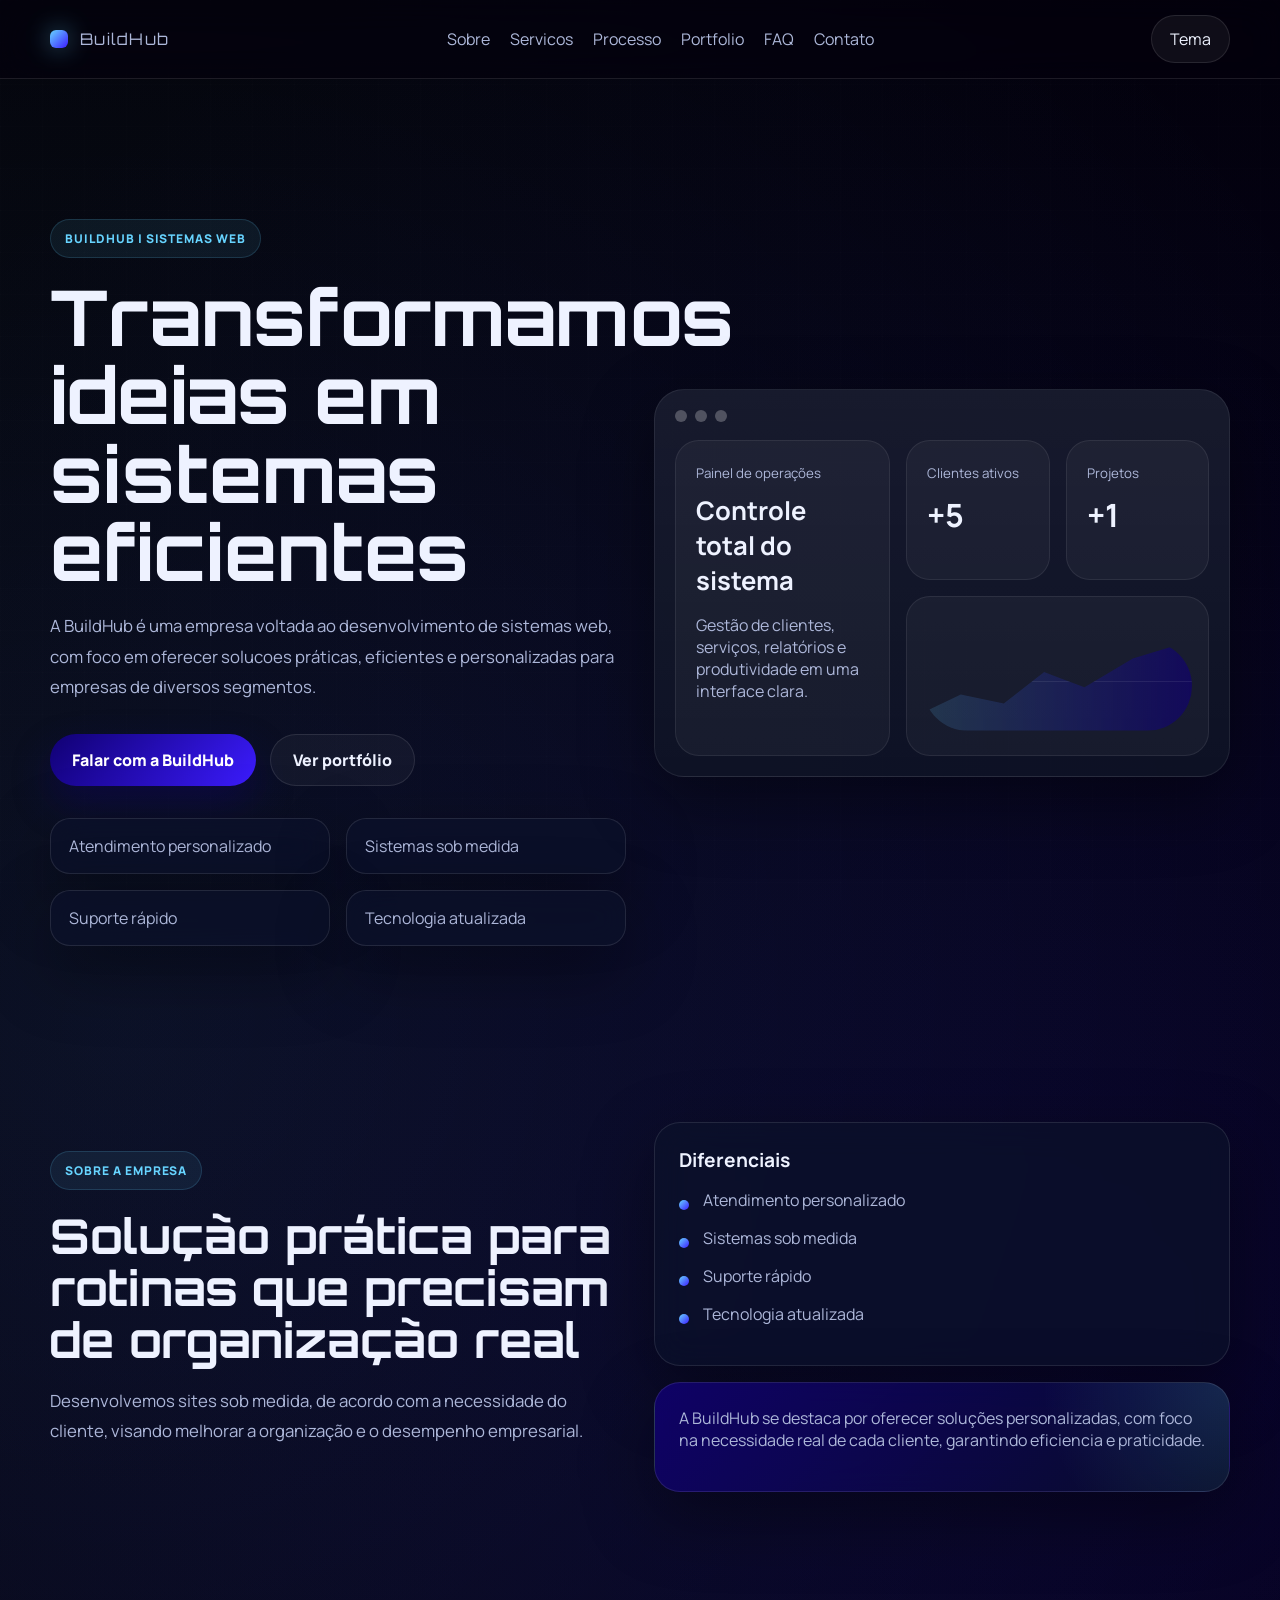
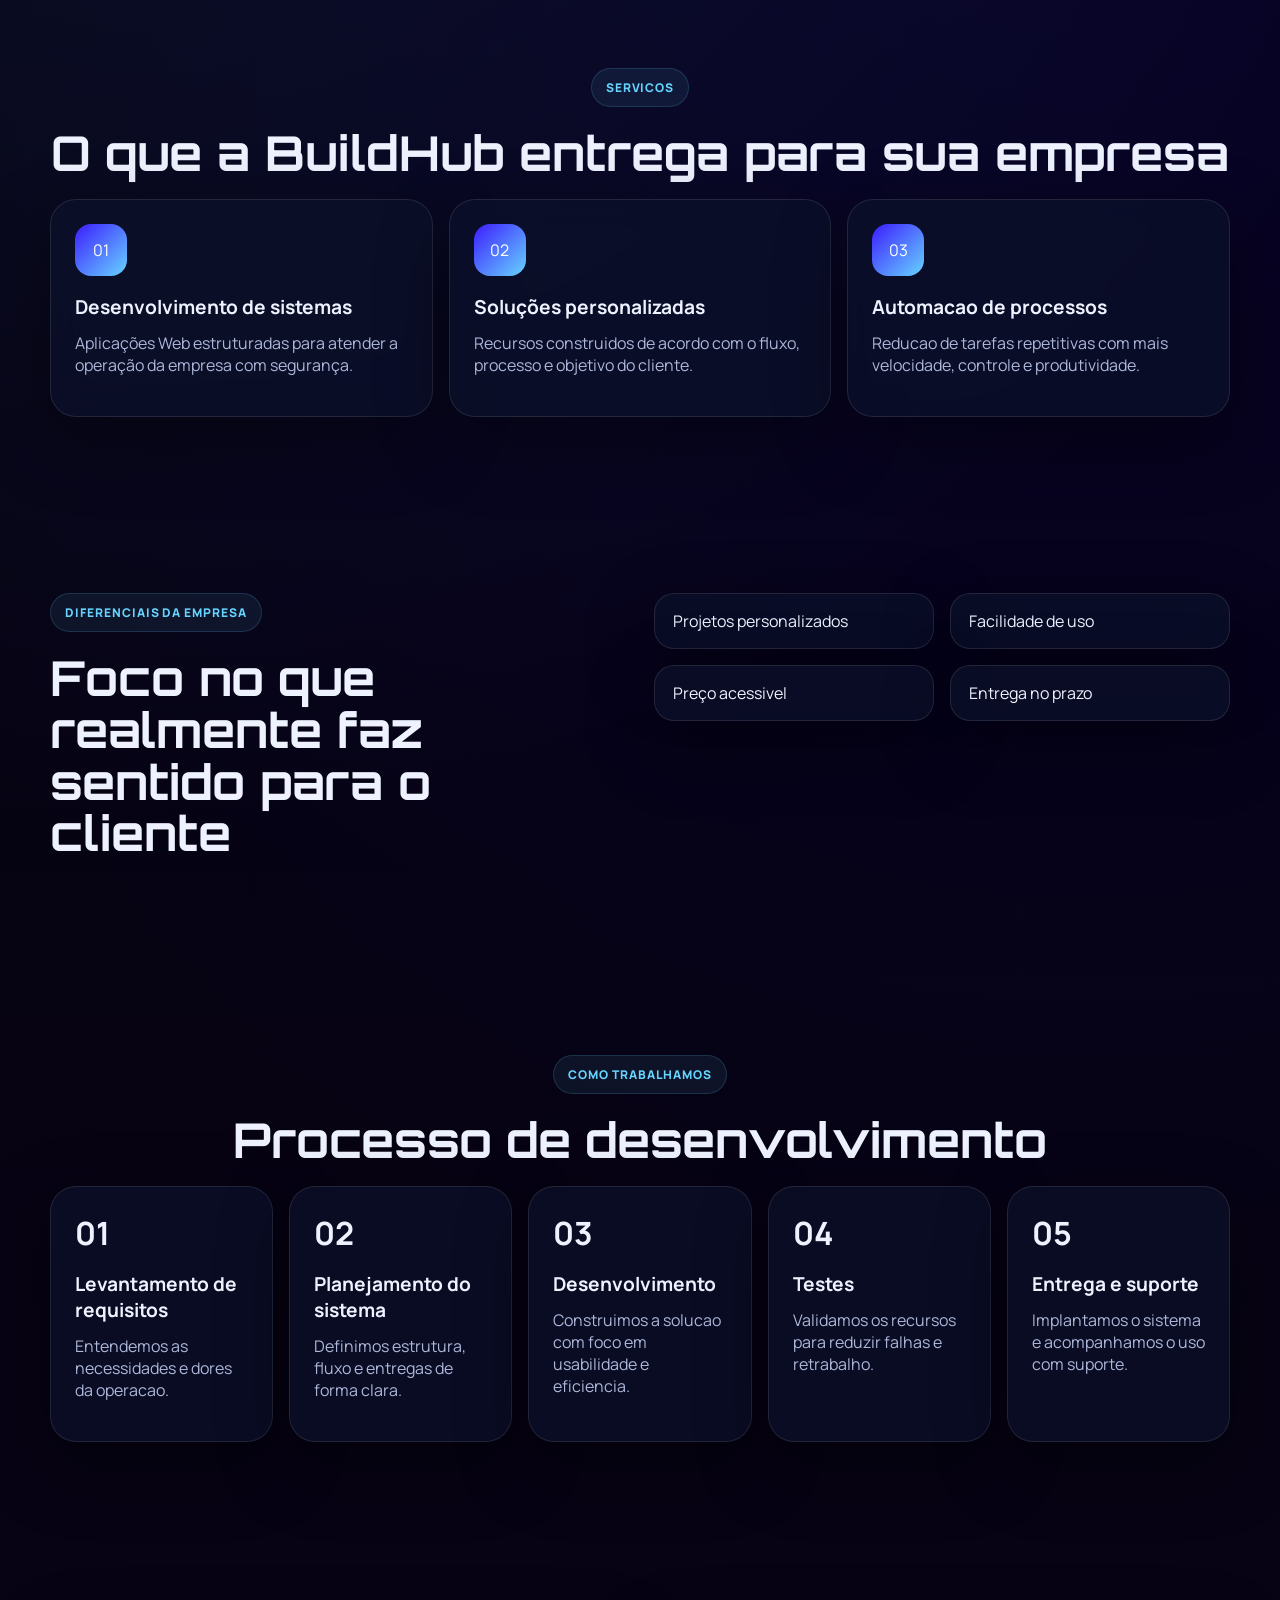
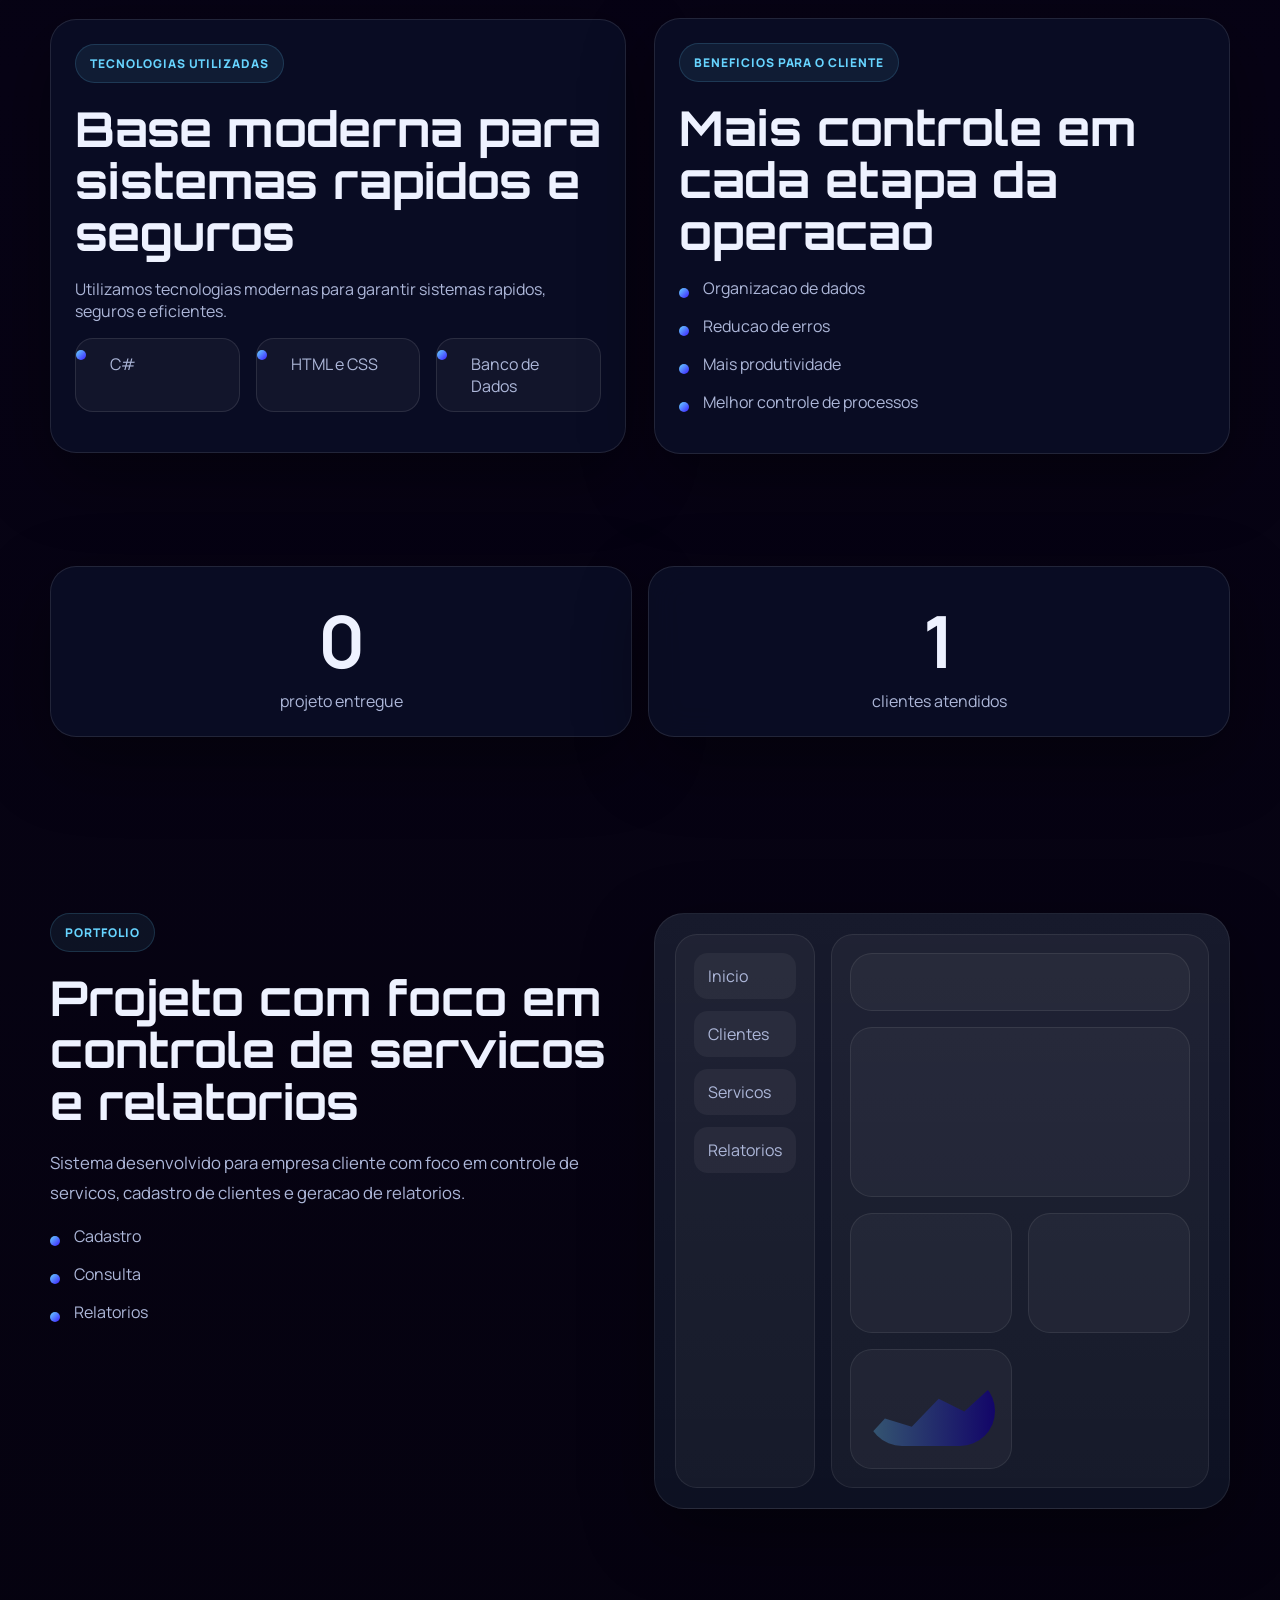
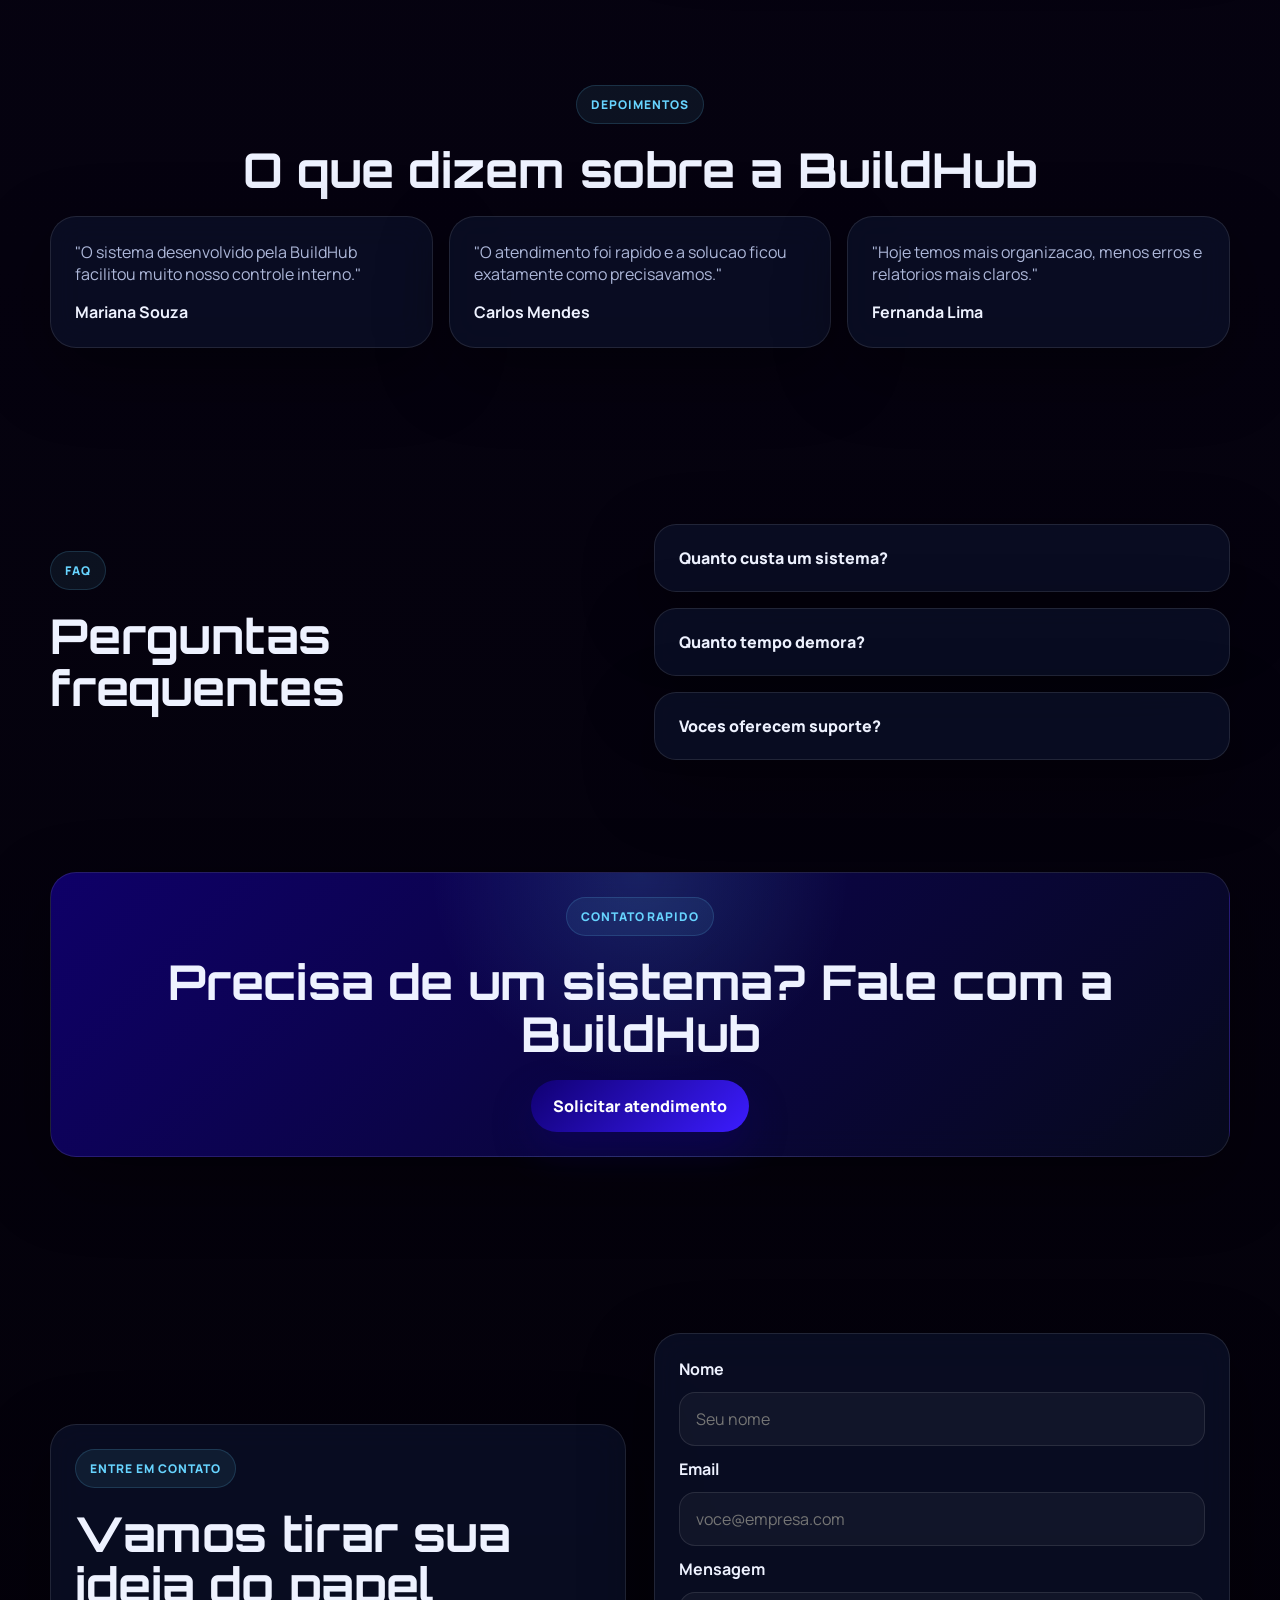
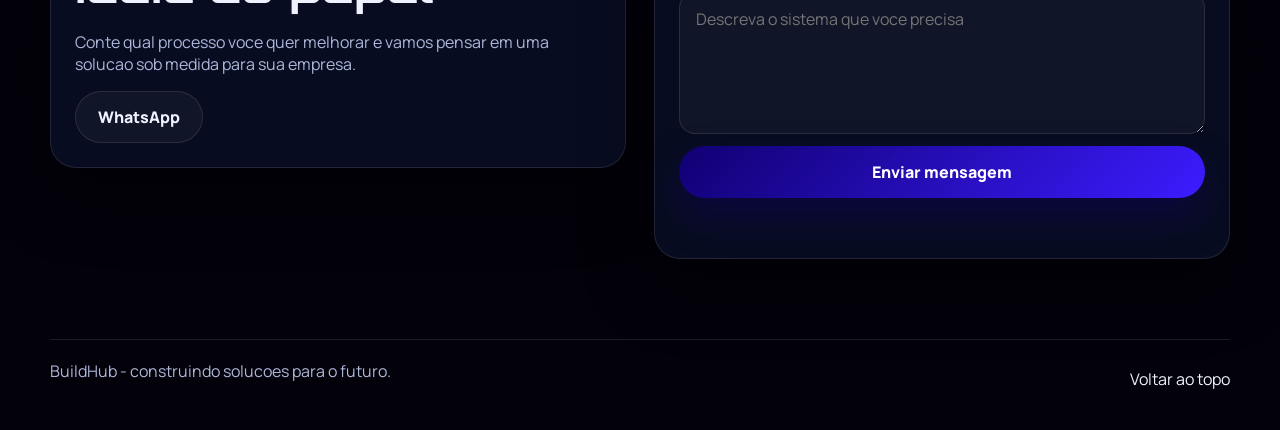
==== index.html @ e296fba2 "Update index.html" ====
<!DOCTYPE html>
<html lang="pt-BR">
<head>
  <meta charset="UTF-8">
  <meta name="viewport" content="width=device-width, initial-scale=1.0">
  <title>BuildHub | Sistemas sob medida</title>
  <meta
    name="description"
    content="BuildHub desenvolve sistemas web sob medida com foco em produtividade, organizacao e controle operacional."
  >
  <link rel="preconnect" href="https://fonts.googleapis.com">
  <link rel="preconnect" href="https://fonts.gstatic.com" crossorigin>
  <link
    href="https://fonts.googleapis.com/css2?family=Manrope:wght@400;500;700;800&family=Orbitron:wght@600;700&display=swap"
    rel="stylesheet"
  >
 <link rel="stylesheet" href="css/style.css">
</head>
<body>
  <canvas id="space" aria-hidden="true"></canvas>

  <header class="header">
    <div class="container nav">
      <a class="logo" href="#home">
        <span class="logo-mark"></span>
        <span class="logo-text">BuildHub</span>
      </a>

      <nav class="menu" aria-label="Navegacao principal">
        <a href="#sobre">Sobre</a>
        <a href="#servicos">Servicos</a>
        <a href="#processo">Processo</a>
        <a href="#portfolio">Portfolio</a>
        <a href="#faq">FAQ</a>
        <a href="#contato">Contato</a>
      </nav>

      <button id="themeToggle" class="theme-toggle" type="button" aria-label="Alternar tema">
        Tema
      </button>
    </div>
  </header>

  <main>
    <section class="hero section" id="home">
      <div class="container hero-layout">
        <div class="hero-copy reveal">
          <span class="tag">BuildHub | Sistemas Web</span>
          <h1>Transformamos ideias em sistemas eficientes</h1>
          <p class="intro">
            A BuildHub é uma empresa voltada ao desenvolvimento de sistemas web, com foco em
            oferecer solucoes práticas, eficientes e personalizadas para empresas de diversos segmentos.
          </p>

          <div class="hero-actions">
            <a class="button button-primary" href="#contato">Falar com a BuildHub</a>
            <a class="button button-secondary" href="#portfolio">Ver portfólio</a>
          </div>

          <div class="hero-points">
            <span>Atendimento personalizado</span>
            <span>Sistemas sob medida</span>
            <span>Suporte rápido</span>
            <span>Tecnologia atualizada</span>
          </div>
        </div>

        <div class="hero-panel reveal delay-1">
          <div class="panel-shell">
            <div class="panel-top">
              <span></span>
              <span></span>
              <span></span>
            </div>

            <div class="panel-grid">
              <div class="panel-main-card">
                <small>Painel de operações</small>
                <strong>Controle total do sistema</strong>
                <p>Gestão de clientes, serviços, relatórios e produtividade em uma interface clara.</p>
              </div>

              <div class="panel-mini-card">
                <small>Clientes ativos</small>
                <strong>+5</strong>
              </div>

              <div class="panel-mini-card">
                <small>Projetos</small>
                <strong>+1</strong>
              </div>

              <div class="panel-chart">
                <div class="chart-line"></div>
              </div>
            </div>
          </div>
        </div>
      </div>
    </section>

    <section class="section" id="sobre">
      <div class="container about-grid">
        <div class="section-copy reveal">
          <span class="tag">Sobre a empresa</span>
          <h2>Solução prática para rotinas que precisam de organização real</h2>
          <p>
            Desenvolvemos sites sob medida, de acordo com a necessidade do cliente, visando
            melhorar a organização e o desempenho empresarial.
          </p>
        </div>

        <div class="card-stack reveal delay-1">
          <article class="info-card">
            <h3>Diferenciais</h3>
            <ul class="list">
              <li>Atendimento personalizado</li>
              <li>Sistemas sob medida</li>
              <li>Suporte rápido</li>
              <li>Tecnologia atualizada</li>
            </ul>
          </article>

          <article class="info-card accent-card">
            <p>
              A BuildHub se destaca por oferecer soluções personalizadas, com foco na necessidade
              real de cada cliente, garantindo eficiencia e praticidade.
            </p>
          </article>
        </div>
      </div>
    </section>

    <section class="section" id="servicos">
      <div class="container">
        <div class="section-copy center reveal">
          <span class="tag">Servicos</span>
          <h2>O que a BuildHub entrega para sua empresa</h2>
        </div>

        <div class="services-grid">
          <article class="service-card reveal">
            <div class="service-icon">01</div>
            <h3>Desenvolvimento de sistemas</h3>
            <p>Aplicações Web estruturadas para atender a operação da empresa com segurança.</p>
          </article>

          <article class="service-card reveal delay-1">
            <div class="service-icon">02</div>
            <h3>Soluções personalizadas</h3>
            <p>Recursos construidos de acordo com o fluxo, processo e objetivo do cliente.</p>
          </article>

          <article class="service-card reveal delay-2">
            <div class="service-icon">03</div>
            <h3>Automacao de processos</h3>
            <p>Reducao de tarefas repetitivas com mais velocidade, controle e produtividade.</p>
          </article>
        </div>
      </div>
    </section>

    <section class="section" id="diferenciais">
      <div class="container highlights-layout">
        <div class="section-copy reveal">
          <span class="tag">Diferenciais da empresa</span>
          <h2>Foco no que realmente faz sentido para o cliente</h2>
        </div>

        <div class="highlight-box reveal delay-1">
          <div class="highlight-item">Projetos personalizados</div>
          <div class="highlight-item">Facilidade de uso</div>
          <div class="highlight-item">Preço acessivel</div>
          <div class="highlight-item">Entrega no prazo</div>
        </div>
      </div>
    </section>

    <section class="section" id="processo">
      <div class="container">
        <div class="section-copy center reveal">
          <span class="tag">Como trabalhamos</span>
          <h2>Processo de desenvolvimento</h2>
        </div>

        <div class="process-grid">
          <article class="process-card reveal">
            <strong>01</strong>
            <h3>Levantamento de requisitos</h3>
            <p>Entendemos as necessidades e dores da operacao.</p>
          </article>

          <article class="process-card reveal delay-1">
            <strong>02</strong>
            <h3>Planejamento do sistema</h3>
            <p>Definimos estrutura, fluxo e entregas de forma clara.</p>
          </article>

          <article class="process-card reveal delay-2">
            <strong>03</strong>
            <h3>Desenvolvimento</h3>
            <p>Construimos a solucao com foco em usabilidade e eficiencia.</p>
          </article>

          <article class="process-card reveal">
            <strong>04</strong>
            <h3>Testes</h3>
            <p>Validamos os recursos para reduzir falhas e retrabalho.</p>
          </article>

          <article class="process-card reveal delay-1">
            <strong>05</strong>
            <h3>Entrega e suporte</h3>
            <p>Implantamos o sistema e acompanhamos o uso com suporte.</p>
          </article>
        </div>
      </div>
    </section>

    <section class="section">
      <div class="container tech-grid">
        <article class="content-card reveal">
          <span class="tag">Tecnologias utilizadas</span>
          <h2>Base moderna para sistemas rapidos e seguros</h2>
          <p>Utilizamos tecnologias modernas para garantir sistemas rapidos, seguros e eficientes.</p>
          <ul class="list list-tags">
            <li>C#</li>
            <li>HTML e CSS</li>
            <li>Banco de Dados</li>
          </ul>
        </article>

        <article class="content-card reveal delay-1">
          <span class="tag">Beneficios para o cliente</span>
          <h2>Mais controle em cada etapa da operacao</h2>
          <ul class="list">
            <li>Organizacao de dados</li>
            <li>Reducao de erros</li>
            <li>Mais produtividade</li>
            <li>Melhor controle de processos</li>
          </ul>
        </article>
      </div>
    </section>

    <section class="section metrics">
      <div class="container metrics-grid">
        <article class="metric-card reveal">
          <strong class="counter" data-target="1">0</strong>
          <span>projeto entregue</span>
        </article>

        <article class="metric-card reveal delay-1">
          <strong class="counter" data-target="5">1</strong>
          <span>clientes atendidos</span>
        </article>
      </div>
    </section>

    <section class="section" id="portfolio">
      <div class="container portfolio-layout">
        <div class="section-copy reveal">
          <span class="tag">Portfolio</span>
          <h2>Projeto com foco em controle de servicos e relatorios</h2>
          <p>
            Sistema desenvolvido para empresa cliente com foco em controle de servicos, cadastro de
            clientes e geracao de relatorios.
          </p>
          <ul class="list">
            <li>Cadastro</li>
            <li>Consulta</li>
            <li>Relatorios</li>
          </ul>
        </div>

        <div class="mockup reveal delay-1">
          <div class="mockup-sidebar">
            <span>Inicio</span>
            <span>Clientes</span>
            <span>Servicos</span>
            <span>Relatorios</span>
          </div>
          <div class="mockup-main">
            <div class="mockup-toolbar"></div>
            <div class="mockup-widgets">
              <div class="widget widget-large"></div>
              <div class="widget"></div>
              <div class="widget"></div>
              <div class="widget widget-line"></div>
            </div>
          </div>
        </div>
      </div>
    </section>

    <section class="section">
      <div class="container">
        <div class="section-copy center reveal">
          <span class="tag">Depoimentos</span>
          <h2>O que dizem sobre a BuildHub</h2>
        </div>

        <div class="testimonials-grid">
          <article class="testimonial reveal">
            <p>"O sistema desenvolvido pela BuildHub facilitou muito nosso controle interno."</p>
            <strong>Mariana Souza</strong>
          </article>

          <article class="testimonial reveal delay-1">
            <p>"O atendimento foi rapido e a solucao ficou exatamente como precisavamos."</p>
            <strong>Carlos Mendes</strong>
          </article>

          <article class="testimonial reveal delay-2">
            <p>"Hoje temos mais organizacao, menos erros e relatorios mais claros."</p>
            <strong>Fernanda Lima</strong>
          </article>
        </div>
      </div>
    </section>

    <section class="section" id="faq">
      <div class="container faq-layout">
        <div class="section-copy reveal">
          <span class="tag">FAQ</span>
          <h2>Perguntas frequentes</h2>
        </div>

        <div class="faq-list reveal delay-1">
          <details class="faq-item">
            <summary>Quanto custa um sistema?</summary>
            <p>O valor depende das funcionalidades, da complexidade e do escopo do projeto.</p>
          </details>

          <details class="faq-item">
            <summary>Quanto tempo demora?</summary>
            <p>O prazo varia conforme a necessidade, mas cada projeto recebe planejamento definido.</p>
          </details>

          <details class="faq-item">
            <summary>Voces oferecem suporte?</summary>
            <p>Sim. A BuildHub oferece suporte para acompanhar a entrega e o uso do sistema.</p>
          </details>
        </div>
      </div>
    </section>

    <section class="section cta">
      <div class="container cta-box reveal">
        <span class="tag">Contato rapido</span>
        <h2>Precisa de um sistema? Fale com a BuildHub</h2>
        <a class="button button-primary" href="#contato">Solicitar atendimento</a>
      </div>
    </section>

    <section class="section" id="contato">
      <div class="container contact-layout">
        <article class="content-card reveal">
          <span class="tag">Entre em contato</span>
          <h2>Vamos tirar sua ideia do papel</h2>
          <p>
            Conte qual processo voce quer melhorar e vamos pensar em uma solucao sob medida para sua empresa.
          </p>
          <a class="button button-secondary" href="https://wa.me/5521997012629" target="_blank" rel="noreferrer">
            WhatsApp
          </a>
        </article>

        <form class="contact-form reveal delay-1">
          <label for="nome">Nome</label>
          <input id="nome" name="nome" type="text" placeholder="Seu nome" required>

          <label for="email">Email</label>
          <input id="email" name="email" type="email" placeholder="voce@empresa.com" required>

          <label for="mensagem">Mensagem</label>
          <textarea id="mensagem" name="mensagem" rows="5" placeholder="Descreva o sistema que voce precisa" required></textarea>

          <button class="button button-primary" type="submit">Enviar mensagem</button>
          <p id="formStatus" class="form-status" aria-live="polite"></p>
        </form>
      </div>
    </section>
  </main>

  <footer class="footer">
    <div class="container footer-content">
      <p>BuildHub - construindo solucoes para o futuro.</p>
      <a href="#home">Voltar ao topo</a>
    </div>
  </footer>

 <link rel="stylesheet" href="css/style.css">
</body>
</html>
---- css/style.css ----
:root {
  --bg: #04010d;
  --bg-soft: rgba(12, 17, 42, 0.72);
  --panel: rgba(10, 14, 34, 0.88);
  --line: rgba(255, 255, 255, 0.1);
  --text: #eef2ff;
  --muted: #adb7d9;
  --primary: #100072;
  --primary-strong: #3c1cff;
  --accent: #67d4ff;
  --shadow: 0 24px 70px rgba(0, 0, 0, 0.38);
  --container: min(1180px, calc(100% - 32px));
}

body.light-mode {
  --bg: #eef3ff;
  --bg-soft: rgba(255, 255, 255, 0.78);
  --panel: rgba(255, 255, 255, 0.92);
  --line: rgba(11, 22, 52, 0.1);
  --text: #0b1634;
  --muted: #556381;
  --primary: #100072;
  --primary-strong: #2d11d8;
  --accent: #007fbb;
  --shadow: 0 24px 70px rgba(16, 0, 114, 0.12);
}

* {
  box-sizing: border-box;
}

html {
  scroll-behavior: smooth;
}

body {
  margin: 0;
  color: var(--text);
  font-family: "Manrope", sans-serif;
  background:
    radial-gradient(circle at 10% 15%, rgba(103, 212, 255, 0.08), transparent 24%),
    radial-gradient(circle at 85% 20%, rgba(16, 0, 114, 0.28), transparent 28%),
    linear-gradient(180deg, #020108 0%, #070315 48%, #030109 100%);
  overflow-x: hidden;
  transition: background-color 0.3s ease, color 0.3s ease;
}

body.light-mode {
  background:
    radial-gradient(circle at 10% 15%, rgba(103, 212, 255, 0.12), transparent 24%),
    radial-gradient(circle at 85% 20%, rgba(16, 0, 114, 0.1), transparent 28%),
    linear-gradient(180deg, #edf3ff 0%, #f7f9ff 100%);
}

body::before {
  content: "";
  position: fixed;
  inset: 0;
  pointer-events: none;
  background:
    linear-gradient(rgba(255, 255, 255, 0.025) 1px, transparent 1px),
    linear-gradient(90deg, rgba(255, 255, 255, 0.025) 1px, transparent 1px);
  background-size: 42px 42px;
  opacity: 0.45;
}

a {
  color: inherit;
  text-decoration: none;
}

button,
input,
textarea {
  font: inherit;
}

#space {
  position: fixed;
  inset: 0;
  width: 100%;
  height: 100%;
  pointer-events: none;
  z-index: -1;
}

.container {
  width: var(--container);
  margin: 0 auto;
}

.section {
  padding: 88px 0;
}

.header {
  position: sticky;
  top: 0;
  z-index: 20;
  backdrop-filter: blur(18px);
  background: rgba(4, 1, 13, 0.55);
  border-bottom: 1px solid var(--line);
}

body.light-mode .header {
  background: rgba(238, 243, 255, 0.75);
}

.nav {
  min-height: 78px;
  display: flex;
  align-items: center;
  justify-content: space-between;
  gap: 16px;
}

.logo {
  display: inline-flex;
  align-items: center;
  gap: 12px;
}

.logo-mark {
  width: 18px;
  height: 18px;
  border-radius: 6px;
  background: linear-gradient(135deg, var(--accent), var(--primary-strong));
  box-shadow: 0 0 24px rgba(103, 212, 255, 0.45);
}

.logo-text,
h1,
h2 {
  font-family: "Orbitron", sans-serif;
}

.logo-text {
  font-size: 1rem;
  letter-spacing: 0.08em;
}

.menu {
  display: flex;
  flex-wrap: wrap;
  justify-content: center;
  gap: 20px;
  color: var(--muted);
}

.menu a {
  position: relative;
}

.menu a::after {
  content: "";
  position: absolute;
  left: 0;
  bottom: -6px;
  width: 100%;
  height: 2px;
  background: linear-gradient(90deg, transparent, var(--accent), transparent);
  transform: scaleX(0);
  transition: transform 0.25s ease;
}

.menu a:hover::after,
.menu a:focus-visible::after {
  transform: scaleX(1);
}

.theme-toggle,
.button {
  border: 0;
  cursor: pointer;
}

.theme-toggle {
  padding: 12px 18px;
  border-radius: 999px;
  color: var(--text);
  background: rgba(255, 255, 255, 0.05);
  border: 1px solid var(--line);
}

.hero {
  padding-top: 112px;
}

.hero-layout,
.about-grid,
.highlights-layout,
.portfolio-layout,
.contact-layout,
.faq-layout,
.tech-grid {
  display: grid;
  grid-template-columns: repeat(2, minmax(0, 1fr));
  gap: 28px;
  align-items: center;
}

.tag {
  display: inline-block;
  padding: 10px 14px;
  border-radius: 999px;
  margin-bottom: 20px;
  color: var(--accent);
  background: rgba(103, 212, 255, 0.08);
  border: 1px solid rgba(103, 212, 255, 0.16);
  letter-spacing: 0.08em;
  text-transform: uppercase;
  font-size: 0.75rem;
  font-weight: 800;
}

h1,
h2,
h3,
p {
  margin-top: 0;
}

h1 {
  font-size: clamp(2.8rem, 6vw, 5rem);
  line-height: 1.02;
  max-width: 11ch;
  margin-bottom: 20px;
}

h2 {
  font-size: clamp(2rem, 4vw, 3rem);
  line-height: 1.08;
  margin-bottom: 20px;
}

h3 {
  font-size: 1.2rem;
  margin-bottom: 12px;
}

p,
li,
summary,
span,
small {
  color: var(--muted);
}

.intro,
.section-copy p {
  font-size: 1.05rem;
  line-height: 1.8;
  max-width: 62ch;
}

.center {
  text-align: center;
}

.center h2,
.center p {
  margin-left: auto;
  margin-right: auto;
}

.hero-actions {
  display: flex;
  flex-wrap: wrap;
  gap: 14px;
  margin: 32px 0;
}

.button {
  display: inline-flex;
  align-items: center;
  justify-content: center;
  min-height: 52px;
  padding: 0 22px;
  border-radius: 999px;
  font-weight: 800;
  transition: transform 0.25s ease, box-shadow 0.25s ease;
}

.button:hover {
  transform: translateY(-2px);
}

.button-primary {
  color: #fff;
  background: linear-gradient(135deg, var(--primary), var(--primary-strong));
  box-shadow: 0 18px 38px rgba(16, 0, 114, 0.38);
}

.button-secondary {
  color: var(--text);
  background: rgba(255, 255, 255, 0.04);
  border: 1px solid var(--line);
}

.hero-points,
.list,
.services-grid,
.process-grid,
.metrics-grid,
.testimonials-grid {
  display: grid;
  gap: 16px;
}

.hero-points {
  grid-template-columns: repeat(2, minmax(0, 1fr));
}

.hero-points span,
.highlight-item,
.metric-card,
.service-card,
.process-card,
.testimonial,
.faq-item,
.content-card,
.info-card,
.contact-form,
.cta-box {
  border: 1px solid var(--line);
  background: var(--bg-soft);
  backdrop-filter: blur(16px);
  box-shadow: var(--shadow);
}

.hero-points span,
.highlight-item {
  padding: 16px 18px;
  border-radius: 20px;
}

.panel-shell,
.mockup {
  border-radius: 30px;
  padding: 20px;
  background:
    linear-gradient(180deg, rgba(255, 255, 255, 0.06), rgba(255, 255, 255, 0.02)),
    var(--panel);
  border: 1px solid rgba(255, 255, 255, 0.08);
  box-shadow: var(--shadow);
}

.panel-top {
  display: flex;
  gap: 8px;
  margin-bottom: 18px;
}

.panel-top span {
  width: 12px;
  height: 12px;
  border-radius: 999px;
  background: rgba(255, 255, 255, 0.25);
}

.panel-grid {
  display: grid;
  grid-template-columns: 1.2fr 0.8fr 0.8fr;
  gap: 16px;
}

.panel-main-card,
.panel-mini-card,
.panel-chart {
  min-height: 140px;
  padding: 20px;
  border-radius: 24px;
  background: rgba(255, 255, 255, 0.04);
  border: 1px solid rgba(255, 255, 255, 0.08);
}

.panel-main-card {
  grid-row: span 2;
}

.panel-main-card strong,
.panel-mini-card strong,
.process-card strong,
.metric-card strong {
  display: block;
  color: var(--text);
}

.panel-main-card strong {
  margin: 10px 0 16px;
  font-size: 1.6rem;
}

.panel-mini-card strong {
  margin-top: 10px;
  font-size: 2rem;
}

.panel-chart {
  grid-column: span 2;
  min-height: 160px;
  position: relative;
  overflow: hidden;
}

.chart-line {
  position: absolute;
  inset: auto 16px 24px 16px;
  height: 90px;
  border-radius: 999px;
  background:
    linear-gradient(transparent 45%, rgba(255, 255, 255, 0.08) 45%, rgba(255, 255, 255, 0.08) 46%, transparent 46%),
    linear-gradient(90deg, rgba(103, 212, 255, 0.15), rgba(16, 0, 114, 0.65));
  clip-path: polygon(0 80%, 14% 60%, 30% 70%, 45% 35%, 60% 52%, 78% 20%, 100% 0, 100% 100%, 0 100%);
}

.card-stack,
.highlight-box,
.faq-list {
  display: grid;
  gap: 16px;
}

.info-card,
.content-card,
.contact-form,
.cta-box,
.service-card,
.process-card,
.testimonial,
.metric-card {
  padding: 24px;
  border-radius: 26px;
}

.accent-card {
  background:
    radial-gradient(circle at top right, rgba(103, 212, 255, 0.14), transparent 32%),
    linear-gradient(135deg, rgba(16, 0, 114, 0.85), rgba(8, 14, 40, 0.88));
}

.list {
  padding: 0;
  list-style: none;
}

.list li {
  position: relative;
  padding-left: 24px;
}

.list li::before {
  content: "";
  position: absolute;
  left: 0;
  top: 11px;
  width: 10px;
  height: 10px;
  border-radius: 999px;
  background: linear-gradient(135deg, var(--accent), var(--primary-strong));
}

.list-tags {
  grid-template-columns: repeat(3, minmax(0, 1fr));
}

.list-tags li {
  padding: 14px 16px 14px 34px;
  border-radius: 18px;
  border: 1px solid var(--line);
  background: rgba(255, 255, 255, 0.04);
}

.services-grid {
  grid-template-columns: repeat(3, minmax(0, 1fr));
}

.service-icon {
  width: 52px;
  height: 52px;
  display: grid;
  place-items: center;
  margin-bottom: 18px;
  border-radius: 16px;
  color: #fff;
  background: linear-gradient(135deg, var(--primary-strong), var(--accent));
}

.highlights-layout {
  align-items: start;
}

.highlight-box {
  grid-template-columns: repeat(2, minmax(0, 1fr));
}

.process-grid {
  grid-template-columns: repeat(5, minmax(0, 1fr));
}

.process-card strong {
  margin-bottom: 16px;
  font-size: 2rem;
}

.metrics {
  padding-top: 24px;
}

.metrics-grid {
  grid-template-columns: repeat(2, minmax(0, 1fr));
}

.metric-card {
  text-align: center;
}

.metric-card strong {
  font-size: clamp(2.8rem, 6vw, 4.5rem);
}

.portfolio-layout {
  align-items: start;
}

.mockup {
  display: grid;
  grid-template-columns: 140px 1fr;
  gap: 16px;
  min-height: 420px;
}

.mockup-sidebar,
.mockup-main,
.widget,
.mockup-toolbar {
  border-radius: 22px;
  border: 1px solid rgba(255, 255, 255, 0.08);
  background: rgba(255, 255, 255, 0.04);
}

.mockup-sidebar {
  display: grid;
  align-content: start;
  gap: 12px;
  padding: 18px;
}

.mockup-sidebar span {
  padding: 12px 14px;
  border-radius: 14px;
  background: rgba(255, 255, 255, 0.05);
}

.mockup-main {
  padding: 18px;
}

.mockup-toolbar {
  height: 58px;
  margin-bottom: 16px;
}

.mockup-widgets {
  display: grid;
  grid-template-columns: repeat(2, minmax(0, 1fr));
  gap: 16px;
}

.widget {
  min-height: 120px;
}

.widget-large {
  grid-column: span 2;
  min-height: 170px;
}

.widget-line {
  position: relative;
  overflow: hidden;
}

.widget-line::after {
  content: "";
  position: absolute;
  left: 16px;
  right: 16px;
  bottom: 22px;
  height: 70px;
  border-radius: 999px;
  background: linear-gradient(90deg, rgba(103, 212, 255, 0.3), rgba(16, 0, 114, 0.85));
  clip-path: polygon(0 88%, 14% 60%, 35% 72%, 56% 32%, 76% 50%, 100% 10%, 100% 100%, 0 100%);
}

.testimonials-grid {
  grid-template-columns: repeat(3, minmax(0, 1fr));
}

.faq-item {
  padding: 22px 24px;
  border-radius: 22px;
}

.faq-item summary {
  list-style: none;
  cursor: pointer;
  color: var(--text);
  font-weight: 800;
}

.faq-item summary::-webkit-details-marker {
  display: none;
}

.faq-item p {
  margin: 14px 0 0;
  line-height: 1.8;
}

.cta {
  padding-top: 24px;
}

.cta-box {
  text-align: center;
  background:
    radial-gradient(circle at top, rgba(103, 212, 255, 0.14), transparent 32%),
    linear-gradient(135deg, rgba(16, 0, 114, 0.9), rgba(7, 10, 30, 0.92));
}

.contact-form {
  display: grid;
  gap: 12px;
}

.contact-form label {
  color: var(--text);
  font-weight: 700;
}

.contact-form input,
.contact-form textarea {
  width: 100%;
  padding: 15px 16px;
  border-radius: 16px;
  border: 1px solid var(--line);
  background: rgba(255, 255, 255, 0.04);
  color: var(--text);
}

.contact-form input:focus,
.contact-form textarea:focus {
  outline: none;
  border-color: rgba(103, 212, 255, 0.7);
}

.form-status {
  min-height: 24px;
  margin-bottom: 0;
}

.footer {
  padding: 20px 0 32px;
}

.footer-content {
  display: flex;
  align-items: center;
  justify-content: space-between;
  gap: 16px;
  padding-top: 20px;
  border-top: 1px solid var(--line);
}

.reveal {
  opacity: 1;
  transform: translateY(28px);
  transition: opacity 0.8s ease, transform 0.8s ease;
}

.reveal.visible {
  opacity: 1;
  transform: translateY(0);
}

.delay-1 {
  transition-delay: 0.12s;
}

.delay-2 {
  transition-delay: 0.24s;
}

@media (max-width: 1080px) {
  .hero-layout,
  .about-grid,
  .highlights-layout,
  .portfolio-layout,
  .contact-layout,
  .faq-layout,
  .tech-grid,
  .services-grid,
  .process-grid,
  .testimonials-grid {
    grid-template-columns: 1fr;
  }

  .list-tags,
  .highlight-box,
  .metrics-grid {
    grid-template-columns: repeat(2, minmax(0, 1fr));
  }
}

@media (max-width: 820px) {
  .nav {
    padding: 14px 0;
    flex-wrap: wrap;
    justify-content: center;
  }

  .menu {
    width: 100%;
  }

  .hero {
    padding-top: 84px;
  }

  .hero-points,
  .panel-grid,
  .mockup,
  .mockup-widgets,
  .list-tags,
  .highlight-box,
  .metrics-grid,
  .footer-content {
    grid-template-columns: 1fr;
  }

  .footer-content {
    display: grid;
    text-align: center;
  }
}

@media (max-width: 560px) {
  .section {
    padding: 72px 0;
  }

  h1 {
    font-size: 2.4rem;
  }

  h2 {
    font-size: 1.9rem;
  }

  .button,
  .theme-toggle {
    width: 100%;
  }

  .hero-actions {
    flex-direction: column;
  }
}
* {
  opacity: 1 !important;
  visibility: visible !important;
}
---- css/style.css ----
:root {
  --bg: #04010d;
  --bg-soft: rgba(12, 17, 42, 0.72);
  --panel: rgba(10, 14, 34, 0.88);
  --line: rgba(255, 255, 255, 0.1);
  --text: #eef2ff;
  --muted: #adb7d9;
  --primary: #100072;
  --primary-strong: #3c1cff;
  --accent: #67d4ff;
  --shadow: 0 24px 70px rgba(0, 0, 0, 0.38);
  --container: min(1180px, calc(100% - 32px));
}

body.light-mode {
  --bg: #eef3ff;
  --bg-soft: rgba(255, 255, 255, 0.78);
  --panel: rgba(255, 255, 255, 0.92);
  --line: rgba(11, 22, 52, 0.1);
  --text: #0b1634;
  --muted: #556381;
  --primary: #100072;
  --primary-strong: #2d11d8;
  --accent: #007fbb;
  --shadow: 0 24px 70px rgba(16, 0, 114, 0.12);
}

* {
  box-sizing: border-box;
}

html {
  scroll-behavior: smooth;
}

body {
  margin: 0;
  color: var(--text);
  font-family: "Manrope", sans-serif;
  background:
    radial-gradient(circle at 10% 15%, rgba(103, 212, 255, 0.08), transparent 24%),
    radial-gradient(circle at 85% 20%, rgba(16, 0, 114, 0.28), transparent 28%),
    linear-gradient(180deg, #020108 0%, #070315 48%, #030109 100%);
  overflow-x: hidden;
  transition: background-color 0.3s ease, color 0.3s ease;
}

body.light-mode {
  background:
    radial-gradient(circle at 10% 15%, rgba(103, 212, 255, 0.12), transparent 24%),
    radial-gradient(circle at 85% 20%, rgba(16, 0, 114, 0.1), transparent 28%),
    linear-gradient(180deg, #edf3ff 0%, #f7f9ff 100%);
}

body::before {
  content: "";
  position: fixed;
  inset: 0;
  pointer-events: none;
  background:
    linear-gradient(rgba(255, 255, 255, 0.025) 1px, transparent 1px),
    linear-gradient(90deg, rgba(255, 255, 255, 0.025) 1px, transparent 1px);
  background-size: 42px 42px;
  opacity: 0.45;
}

a {
  color: inherit;
  text-decoration: none;
}

button,
input,
textarea {
  font: inherit;
}

#space {
  position: fixed;
  inset: 0;
  width: 100%;
  height: 100%;
  pointer-events: none;
  z-index: -1;
}

.container {
  width: var(--container);
  margin: 0 auto;
}

.section {
  padding: 88px 0;
}

.header {
  position: sticky;
  top: 0;
  z-index: 20;
  backdrop-filter: blur(18px);
  background: rgba(4, 1, 13, 0.55);
  border-bottom: 1px solid var(--line);
}

body.light-mode .header {
  background: rgba(238, 243, 255, 0.75);
}

.nav {
  min-height: 78px;
  display: flex;
  align-items: center;
  justify-content: space-between;
  gap: 16px;
}

.logo {
  display: inline-flex;
  align-items: center;
  gap: 12px;
}

.logo-mark {
  width: 18px;
  height: 18px;
  border-radius: 6px;
  background: linear-gradient(135deg, var(--accent), var(--primary-strong));
  box-shadow: 0 0 24px rgba(103, 212, 255, 0.45);
}

.logo-text,
h1,
h2 {
  font-family: "Orbitron", sans-serif;
}

.logo-text {
  font-size: 1rem;
  letter-spacing: 0.08em;
}

.menu {
  display: flex;
  flex-wrap: wrap;
  justify-content: center;
  gap: 20px;
  color: var(--muted);
}

.menu a {
  position: relative;
}

.menu a::after {
  content: "";
  position: absolute;
  left: 0;
  bottom: -6px;
  width: 100%;
  height: 2px;
  background: linear-gradient(90deg, transparent, var(--accent), transparent);
  transform: scaleX(0);
  transition: transform 0.25s ease;
}

.menu a:hover::after,
.menu a:focus-visible::after {
  transform: scaleX(1);
}

.theme-toggle,
.button {
  border: 0;
  cursor: pointer;
}

.theme-toggle {
  padding: 12px 18px;
  border-radius: 999px;
  color: var(--text);
  background: rgba(255, 255, 255, 0.05);
  border: 1px solid var(--line);
}

.hero {
  padding-top: 112px;
}

.hero-layout,
.about-grid,
.highlights-layout,
.portfolio-layout,
.contact-layout,
.faq-layout,
.tech-grid {
  display: grid;
  grid-template-columns: repeat(2, minmax(0, 1fr));
  gap: 28px;
  align-items: center;
}

.tag {
  display: inline-block;
  padding: 10px 14px;
  border-radius: 999px;
  margin-bottom: 20px;
  color: var(--accent);
  background: rgba(103, 212, 255, 0.08);
  border: 1px solid rgba(103, 212, 255, 0.16);
  letter-spacing: 0.08em;
  text-transform: uppercase;
  font-size: 0.75rem;
  font-weight: 800;
}

h1,
h2,
h3,
p {
  margin-top: 0;
}

h1 {
  font-size: clamp(2.8rem, 6vw, 5rem);
  line-height: 1.02;
  max-width: 11ch;
  margin-bottom: 20px;
}

h2 {
  font-size: clamp(2rem, 4vw, 3rem);
  line-height: 1.08;
  margin-bottom: 20px;
}

h3 {
  font-size: 1.2rem;
  margin-bottom: 12px;
}

p,
li,
summary,
span,
small {
  color: var(--muted);
}

.intro,
.section-copy p {
  font-size: 1.05rem;
  line-height: 1.8;
  max-width: 62ch;
}

.center {
  text-align: center;
}

.center h2,
.center p {
  margin-left: auto;
  margin-right: auto;
}

.hero-actions {
  display: flex;
  flex-wrap: wrap;
  gap: 14px;
  margin: 32px 0;
}

.button {
  display: inline-flex;
  align-items: center;
  justify-content: center;
  min-height: 52px;
  padding: 0 22px;
  border-radius: 999px;
  font-weight: 800;
  transition: transform 0.25s ease, box-shadow 0.25s ease;
}

.button:hover {
  transform: translateY(-2px);
}

.button-primary {
  color: #fff;
  background: linear-gradient(135deg, var(--primary), var(--primary-strong));
  box-shadow: 0 18px 38px rgba(16, 0, 114, 0.38);
}

.button-secondary {
  color: var(--text);
  background: rgba(255, 255, 255, 0.04);
  border: 1px solid var(--line);
}

.hero-points,
.list,
.services-grid,
.process-grid,
.metrics-grid,
.testimonials-grid {
  display: grid;
  gap: 16px;
}

.hero-points {
  grid-template-columns: repeat(2, minmax(0, 1fr));
}

.hero-points span,
.highlight-item,
.metric-card,
.service-card,
.process-card,
.testimonial,
.faq-item,
.content-card,
.info-card,
.contact-form,
.cta-box {
  border: 1px solid var(--line);
  background: var(--bg-soft);
  backdrop-filter: blur(16px);
  box-shadow: var(--shadow);
}

.hero-points span,
.highlight-item {
  padding: 16px 18px;
  border-radius: 20px;
}

.panel-shell,
.mockup {
  border-radius: 30px;
  padding: 20px;
  background:
    linear-gradient(180deg, rgba(255, 255, 255, 0.06), rgba(255, 255, 255, 0.02)),
    var(--panel);
  border: 1px solid rgba(255, 255, 255, 0.08);
  box-shadow: var(--shadow);
}

.panel-top {
  display: flex;
  gap: 8px;
  margin-bottom: 18px;
}

.panel-top span {
  width: 12px;
  height: 12px;
  border-radius: 999px;
  background: rgba(255, 255, 255, 0.25);
}

.panel-grid {
  display: grid;
  grid-template-columns: 1.2fr 0.8fr 0.8fr;
  gap: 16px;
}

.panel-main-card,
.panel-mini-card,
.panel-chart {
  min-height: 140px;
  padding: 20px;
  border-radius: 24px;
  background: rgba(255, 255, 255, 0.04);
  border: 1px solid rgba(255, 255, 255, 0.08);
}

.panel-main-card {
  grid-row: span 2;
}

.panel-main-card strong,
.panel-mini-card strong,
.process-card strong,
.metric-card strong {
  display: block;
  color: var(--text);
}

.panel-main-card strong {
  margin: 10px 0 16px;
  font-size: 1.6rem;
}

.panel-mini-card strong {
  margin-top: 10px;
  font-size: 2rem;
}

.panel-chart {
  grid-column: span 2;
  min-height: 160px;
  position: relative;
  overflow: hidden;
}

.chart-line {
  position: absolute;
  inset: auto 16px 24px 16px;
  height: 90px;
  border-radius: 999px;
  background:
    linear-gradient(transparent 45%, rgba(255, 255, 255, 0.08) 45%, rgba(255, 255, 255, 0.08) 46%, transparent 46%),
    linear-gradient(90deg, rgba(103, 212, 255, 0.15), rgba(16, 0, 114, 0.65));
  clip-path: polygon(0 80%, 14% 60%, 30% 70%, 45% 35%, 60% 52%, 78% 20%, 100% 0, 100% 100%, 0 100%);
}

.card-stack,
.highlight-box,
.faq-list {
  display: grid;
  gap: 16px;
}

.info-card,
.content-card,
.contact-form,
.cta-box,
.service-card,
.process-card,
.testimonial,
.metric-card {
  padding: 24px;
  border-radius: 26px;
}

.accent-card {
  background:
    radial-gradient(circle at top right, rgba(103, 212, 255, 0.14), transparent 32%),
    linear-gradient(135deg, rgba(16, 0, 114, 0.85), rgba(8, 14, 40, 0.88));
}

.list {
  padding: 0;
  list-style: none;
}

.list li {
  position: relative;
  padding-left: 24px;
}

.list li::before {
  content: "";
  position: absolute;
  left: 0;
  top: 11px;
  width: 10px;
  height: 10px;
  border-radius: 999px;
  background: linear-gradient(135deg, var(--accent), var(--primary-strong));
}

.list-tags {
  grid-template-columns: repeat(3, minmax(0, 1fr));
}

.list-tags li {
  padding: 14px 16px 14px 34px;
  border-radius: 18px;
  border: 1px solid var(--line);
  background: rgba(255, 255, 255, 0.04);
}

.services-grid {
  grid-template-columns: repeat(3, minmax(0, 1fr));
}

.service-icon {
  width: 52px;
  height: 52px;
  display: grid;
  place-items: center;
  margin-bottom: 18px;
  border-radius: 16px;
  color: #fff;
  background: linear-gradient(135deg, var(--primary-strong), var(--accent));
}

.highlights-layout {
  align-items: start;
}

.highlight-box {
  grid-template-columns: repeat(2, minmax(0, 1fr));
}

.process-grid {
  grid-template-columns: repeat(5, minmax(0, 1fr));
}

.process-card strong {
  margin-bottom: 16px;
  font-size: 2rem;
}

.metrics {
  padding-top: 24px;
}

.metrics-grid {
  grid-template-columns: repeat(2, minmax(0, 1fr));
}

.metric-card {
  text-align: center;
}

.metric-card strong {
  font-size: clamp(2.8rem, 6vw, 4.5rem);
}

.portfolio-layout {
  align-items: start;
}

.mockup {
  display: grid;
  grid-template-columns: 140px 1fr;
  gap: 16px;
  min-height: 420px;
}

.mockup-sidebar,
.mockup-main,
.widget,
.mockup-toolbar {
  border-radius: 22px;
  border: 1px solid rgba(255, 255, 255, 0.08);
  background: rgba(255, 255, 255, 0.04);
}

.mockup-sidebar {
  display: grid;
  align-content: start;
  gap: 12px;
  padding: 18px;
}

.mockup-sidebar span {
  padding: 12px 14px;
  border-radius: 14px;
  background: rgba(255, 255, 255, 0.05);
}

.mockup-main {
  padding: 18px;
}

.mockup-toolbar {
  height: 58px;
  margin-bottom: 16px;
}

.mockup-widgets {
  display: grid;
  grid-template-columns: repeat(2, minmax(0, 1fr));
  gap: 16px;
}

.widget {
  min-height: 120px;
}

.widget-large {
  grid-column: span 2;
  min-height: 170px;
}

.widget-line {
  position: relative;
  overflow: hidden;
}

.widget-line::after {
  content: "";
  position: absolute;
  left: 16px;
  right: 16px;
  bottom: 22px;
  height: 70px;
  border-radius: 999px;
  background: linear-gradient(90deg, rgba(103, 212, 255, 0.3), rgba(16, 0, 114, 0.85));
  clip-path: polygon(0 88%, 14% 60%, 35% 72%, 56% 32%, 76% 50%, 100% 10%, 100% 100%, 0 100%);
}

.testimonials-grid {
  grid-template-columns: repeat(3, minmax(0, 1fr));
}

.faq-item {
  padding: 22px 24px;
  border-radius: 22px;
}

.faq-item summary {
  list-style: none;
  cursor: pointer;
  color: var(--text);
  font-weight: 800;
}

.faq-item summary::-webkit-details-marker {
  display: none;
}

.faq-item p {
  margin: 14px 0 0;
  line-height: 1.8;
}

.cta {
  padding-top: 24px;
}

.cta-box {
  text-align: center;
  background:
    radial-gradient(circle at top, rgba(103, 212, 255, 0.14), transparent 32%),
    linear-gradient(135deg, rgba(16, 0, 114, 0.9), rgba(7, 10, 30, 0.92));
}

.contact-form {
  display: grid;
  gap: 12px;
}

.contact-form label {
  color: var(--text);
  font-weight: 700;
}

.contact-form input,
.contact-form textarea {
  width: 100%;
  padding: 15px 16px;
  border-radius: 16px;
  border: 1px solid var(--line);
  background: rgba(255, 255, 255, 0.04);
  color: var(--text);
}

.contact-form input:focus,
.contact-form textarea:focus {
  outline: none;
  border-color: rgba(103, 212, 255, 0.7);
}

.form-status {
  min-height: 24px;
  margin-bottom: 0;
}

.footer {
  padding: 20px 0 32px;
}

.footer-content {
  display: flex;
  align-items: center;
  justify-content: space-between;
  gap: 16px;
  padding-top: 20px;
  border-top: 1px solid var(--line);
}

.reveal {
  opacity: 1;
  transform: translateY(28px);
  transition: opacity 0.8s ease, transform 0.8s ease;
}

.reveal.visible {
  opacity: 1;
  transform: translateY(0);
}

.delay-1 {
  transition-delay: 0.12s;
}

.delay-2 {
  transition-delay: 0.24s;
}

@media (max-width: 1080px) {
  .hero-layout,
  .about-grid,
  .highlights-layout,
  .portfolio-layout,
  .contact-layout,
  .faq-layout,
  .tech-grid,
  .services-grid,
  .process-grid,
  .testimonials-grid {
    grid-template-columns: 1fr;
  }

  .list-tags,
  .highlight-box,
  .metrics-grid {
    grid-template-columns: repeat(2, minmax(0, 1fr));
  }
}

@media (max-width: 820px) {
  .nav {
    padding: 14px 0;
    flex-wrap: wrap;
    justify-content: center;
  }

  .menu {
    width: 100%;
  }

  .hero {
    padding-top: 84px;
  }

  .hero-points,
  .panel-grid,
  .mockup,
  .mockup-widgets,
  .list-tags,
  .highlight-box,
  .metrics-grid,
  .footer-content {
    grid-template-columns: 1fr;
  }

  .footer-content {
    display: grid;
    text-align: center;
  }
}

@media (max-width: 560px) {
  .section {
    padding: 72px 0;
  }

  h1 {
    font-size: 2.4rem;
  }

  h2 {
    font-size: 1.9rem;
  }

  .button,
  .theme-toggle {
    width: 100%;
  }

  .hero-actions {
    flex-direction: column;
  }
}
* {
  opacity: 1 !important;
  visibility: visible !important;
}
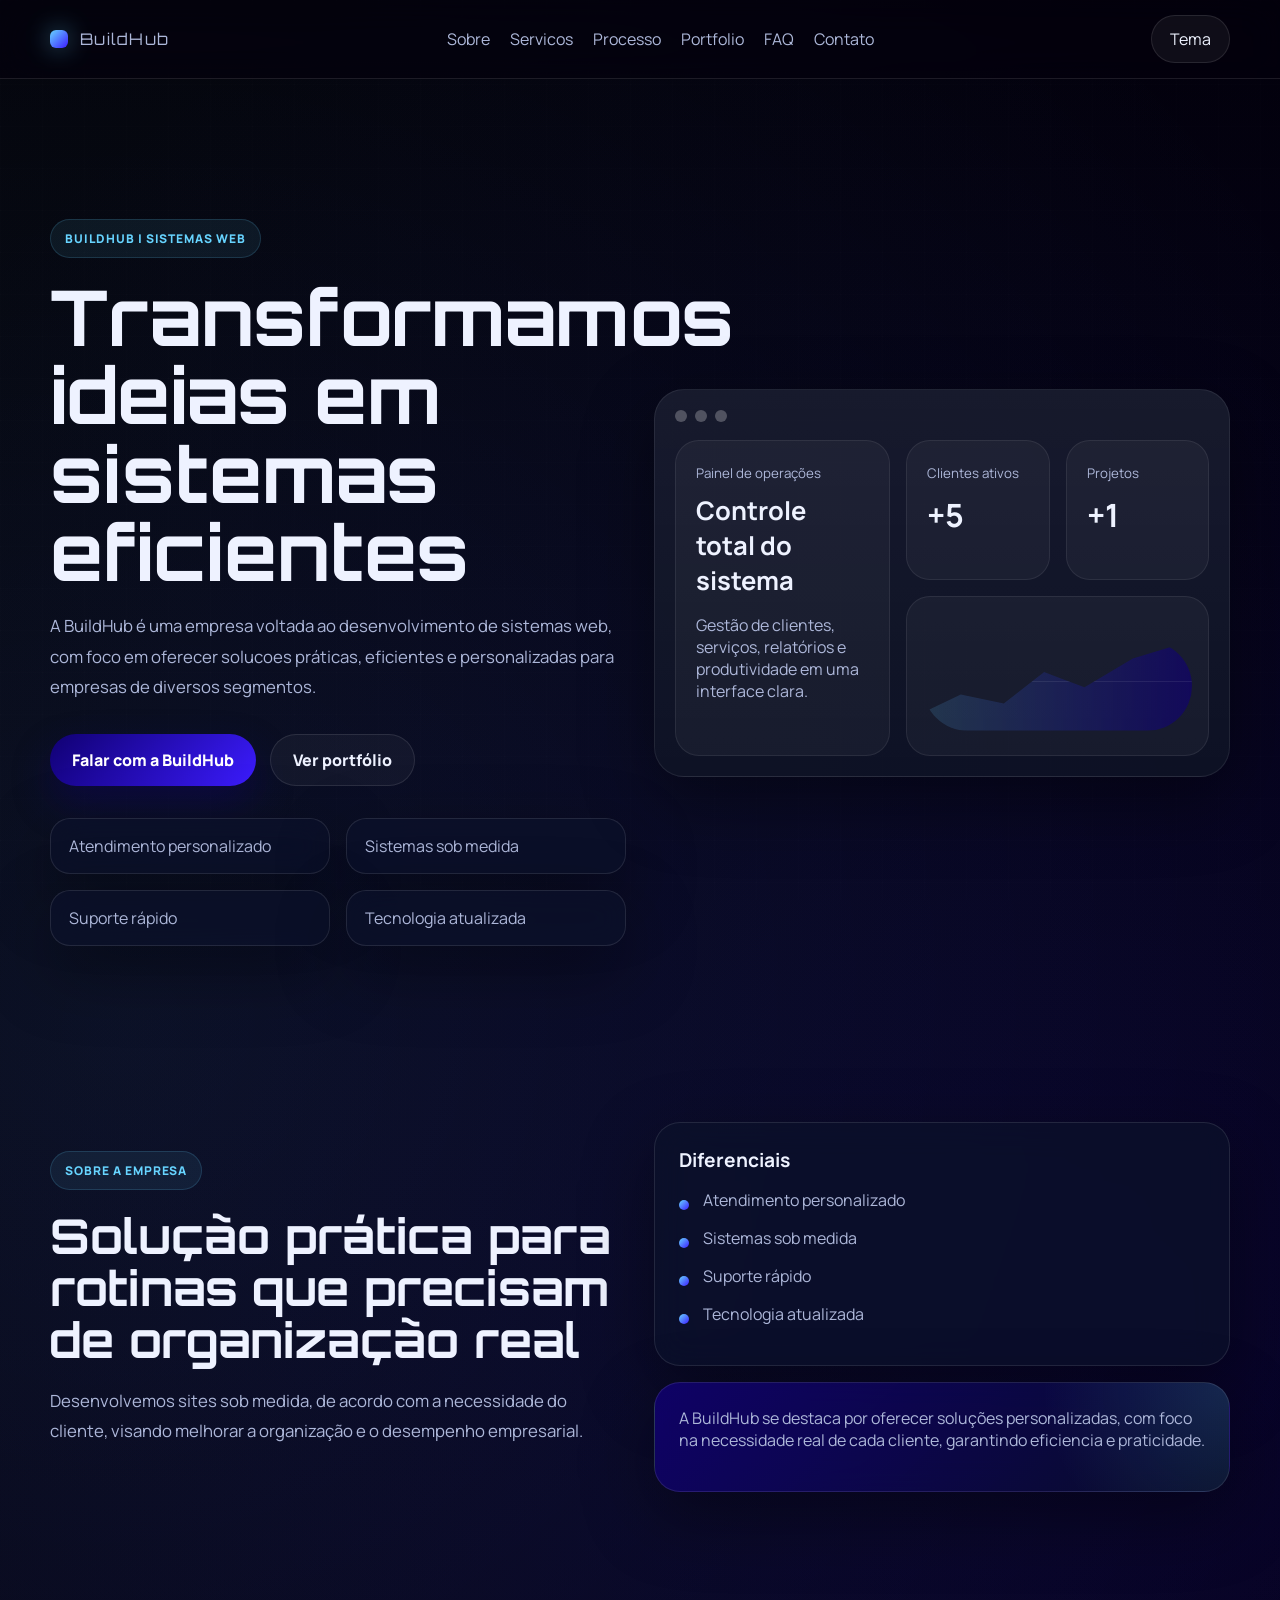
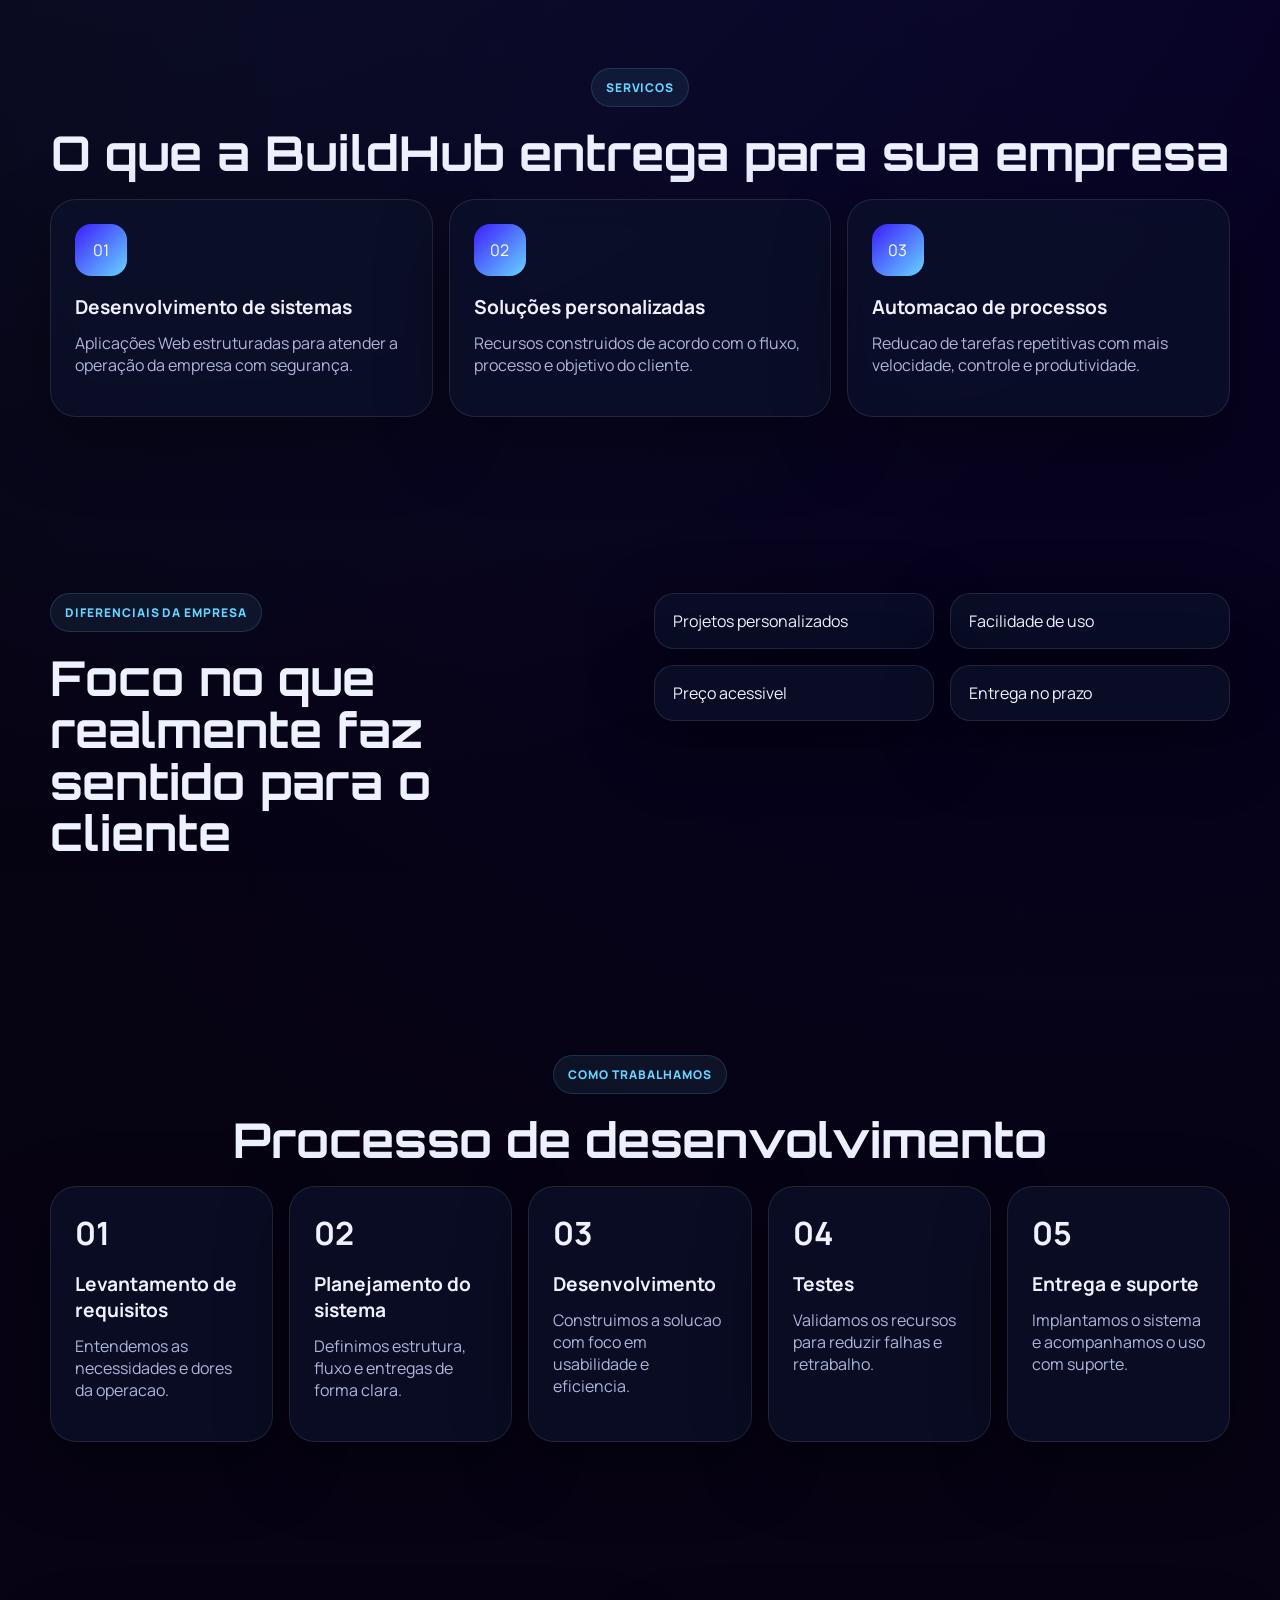
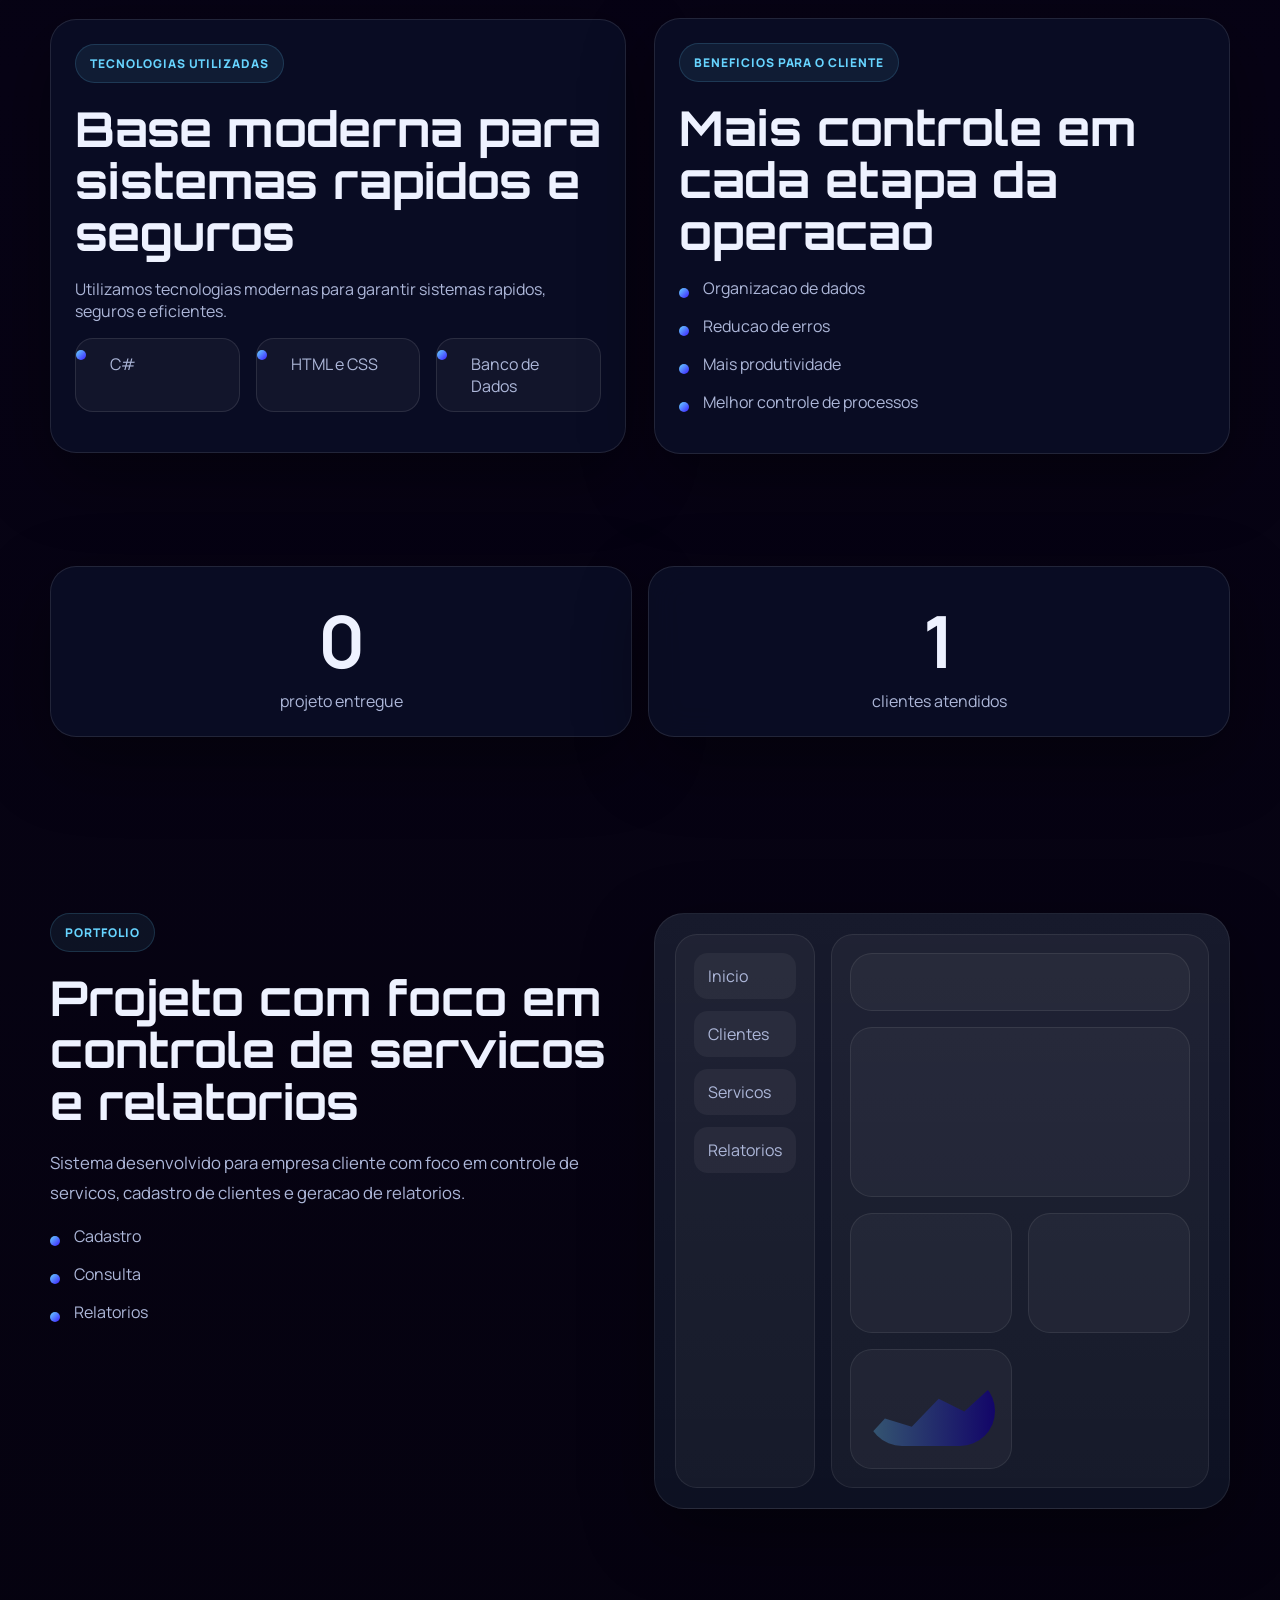
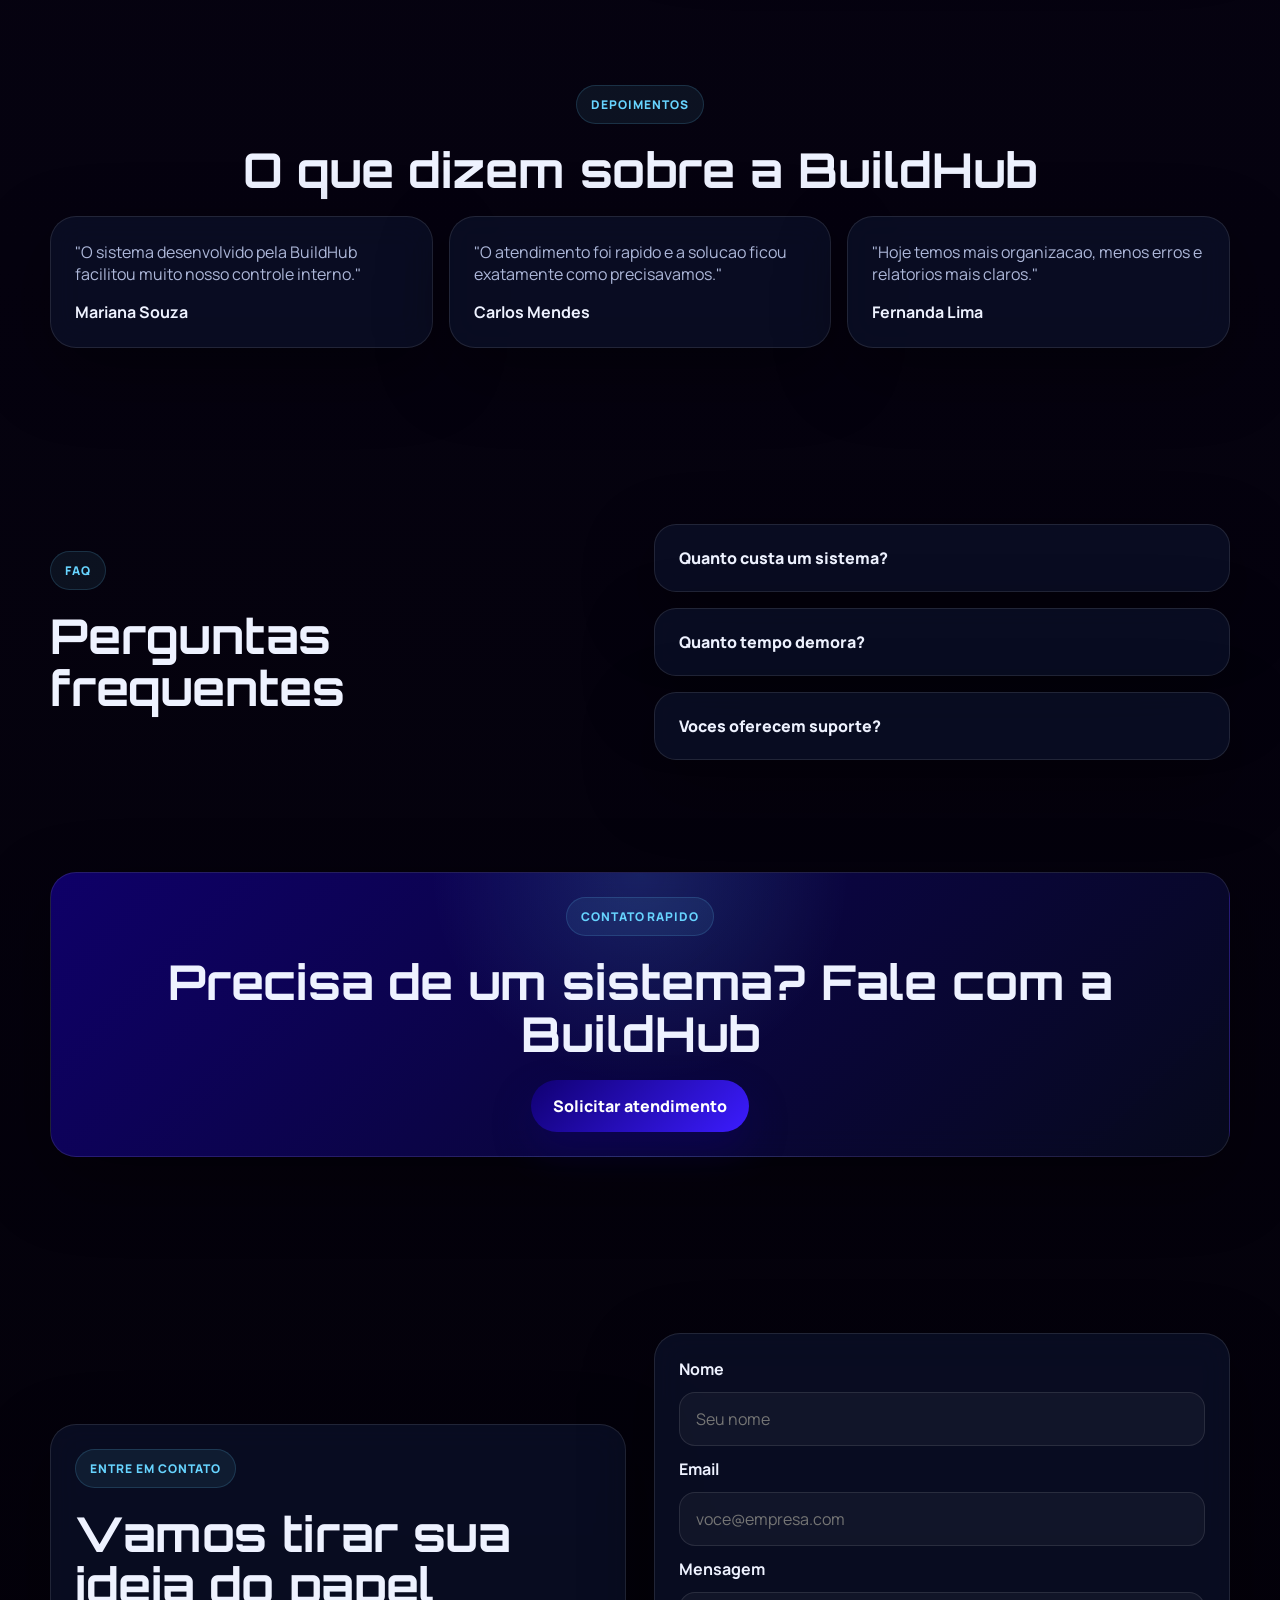
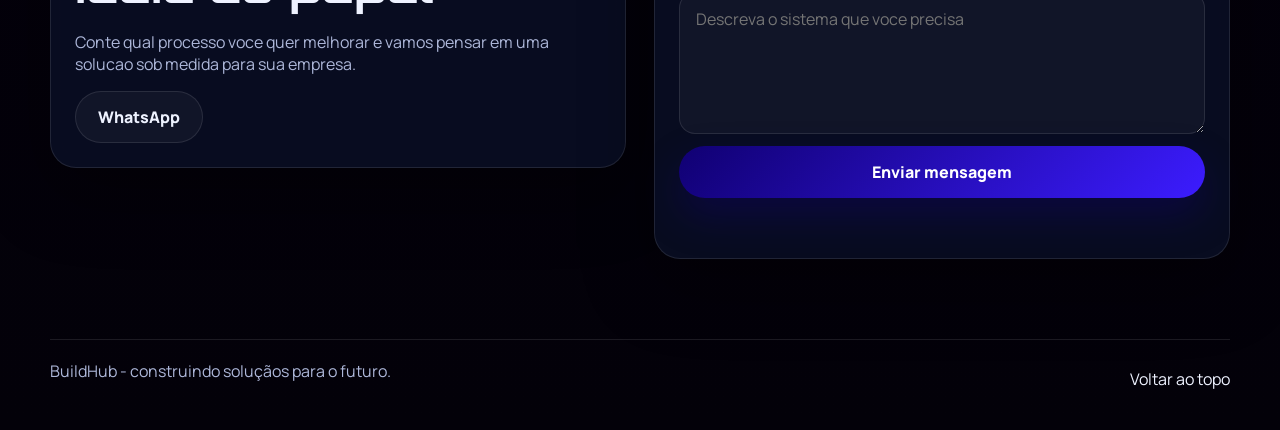
==== commit cbb14516: "Update index.html" ====
--- a/index.html
+++ b/index.html
@@ -385,11 +385,10 @@
 
   <footer class="footer">
     <div class="container footer-content">
-      <p>BuildHub - construindo solucoes para o futuro.</p>
+      <p>BuildHub - construindo soluçãos para o futuro.</p>
       <a href="#home">Voltar ao topo</a>
     </div>
   </footer>
-
- <link rel="stylesheet" href="css/style.css">
+<script src="js/script.js"></script>
 </body>
 </html>
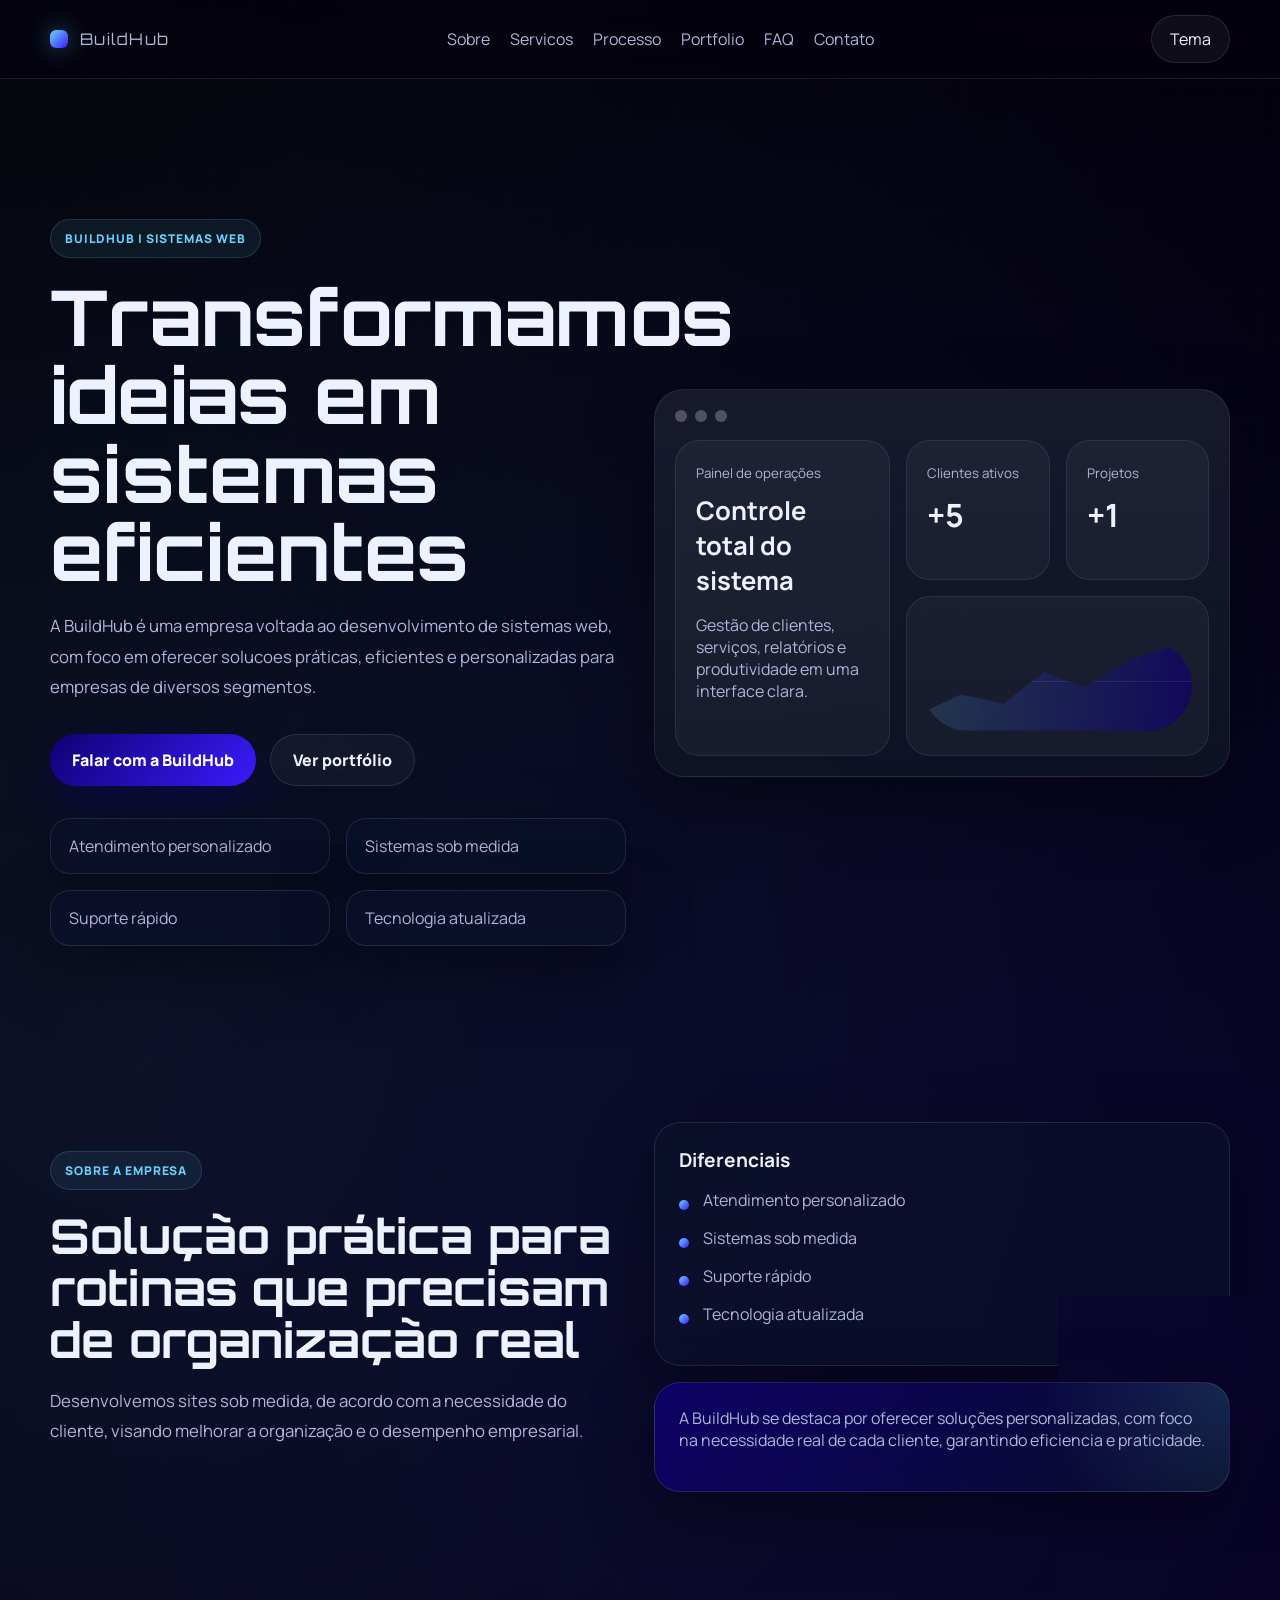
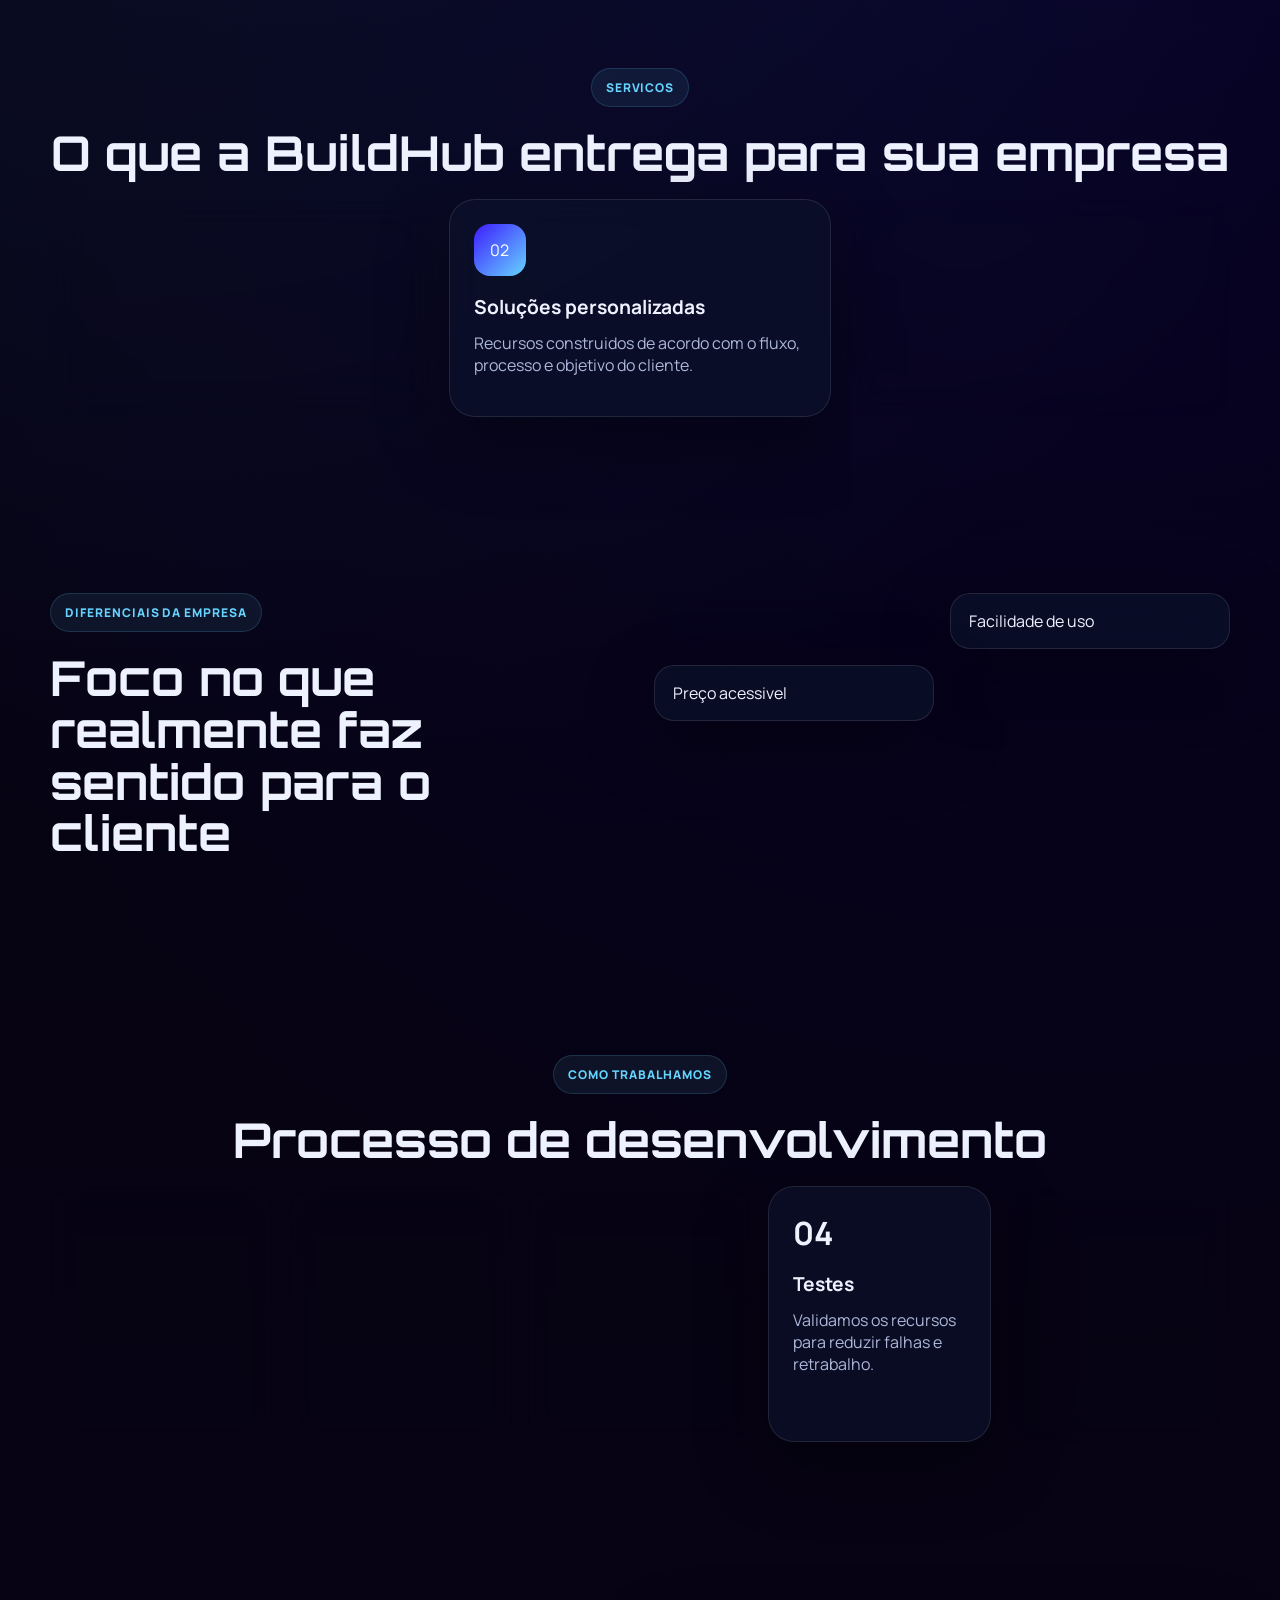
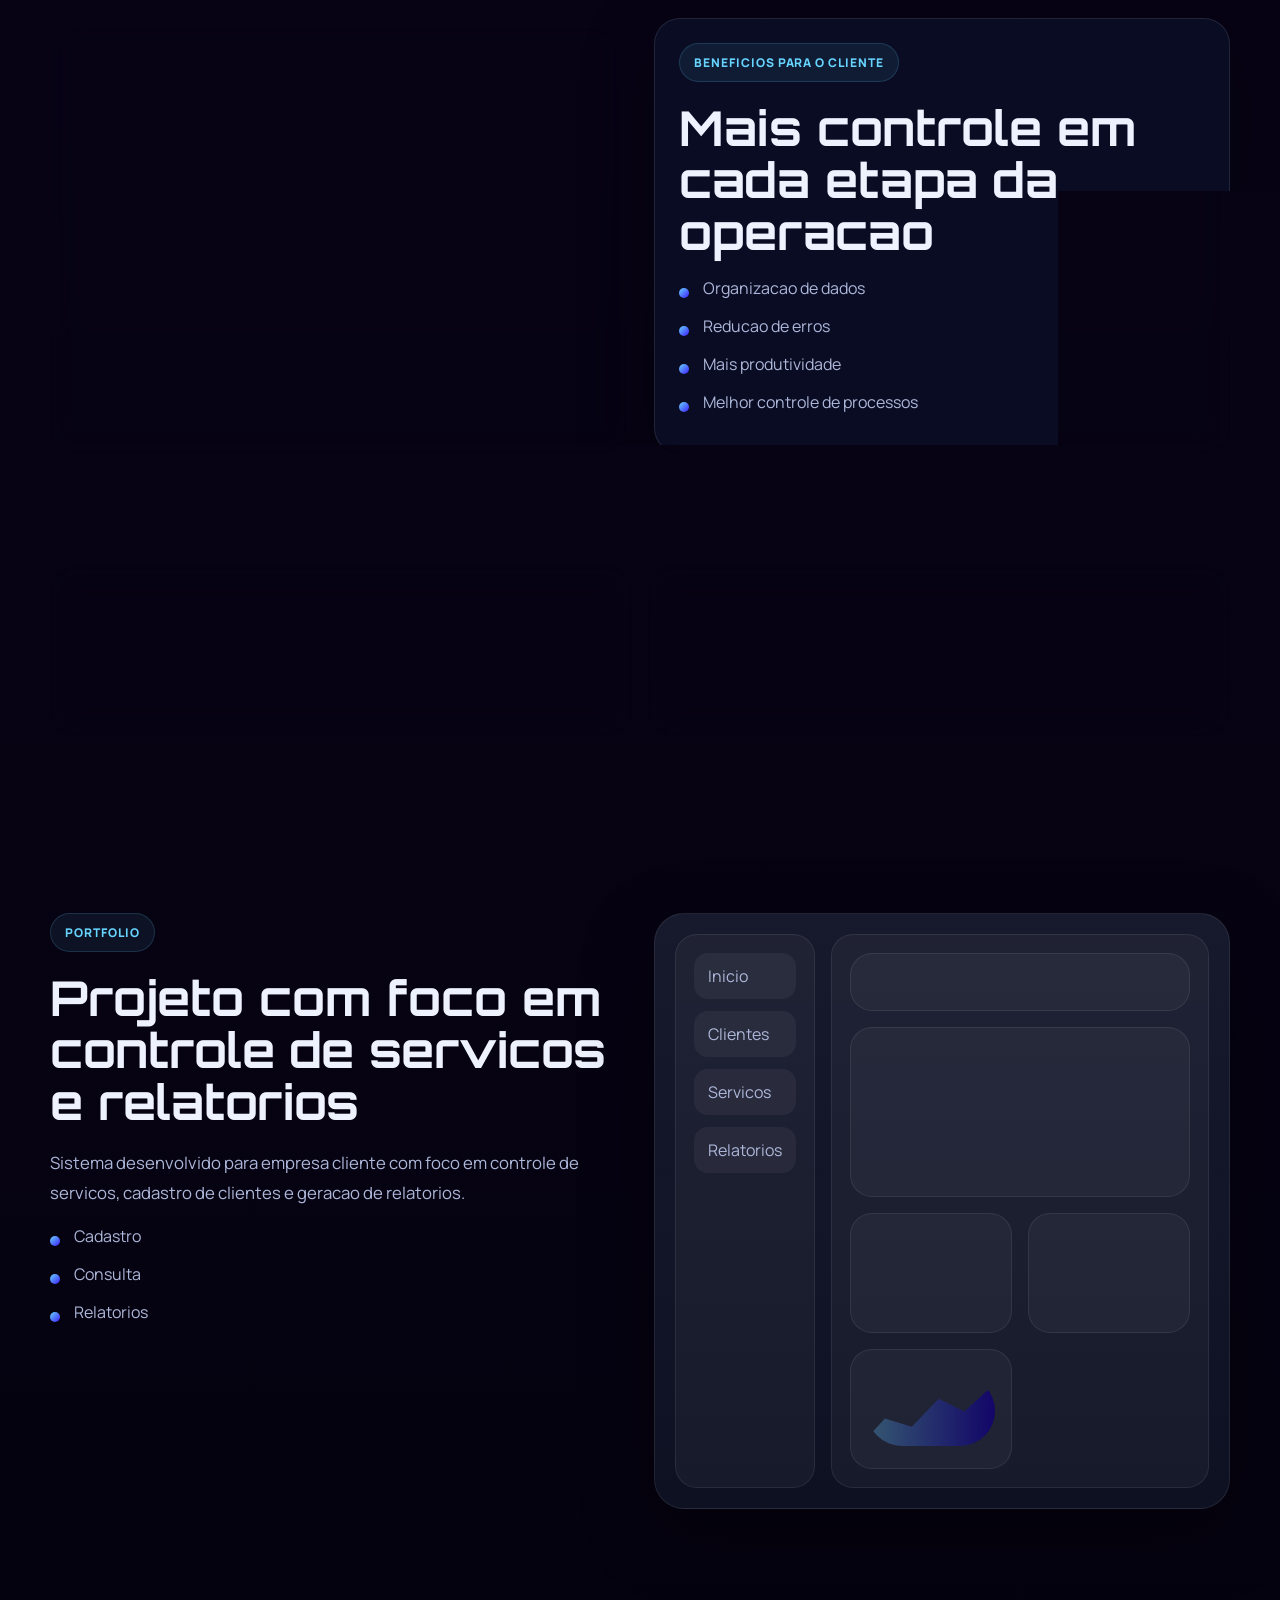
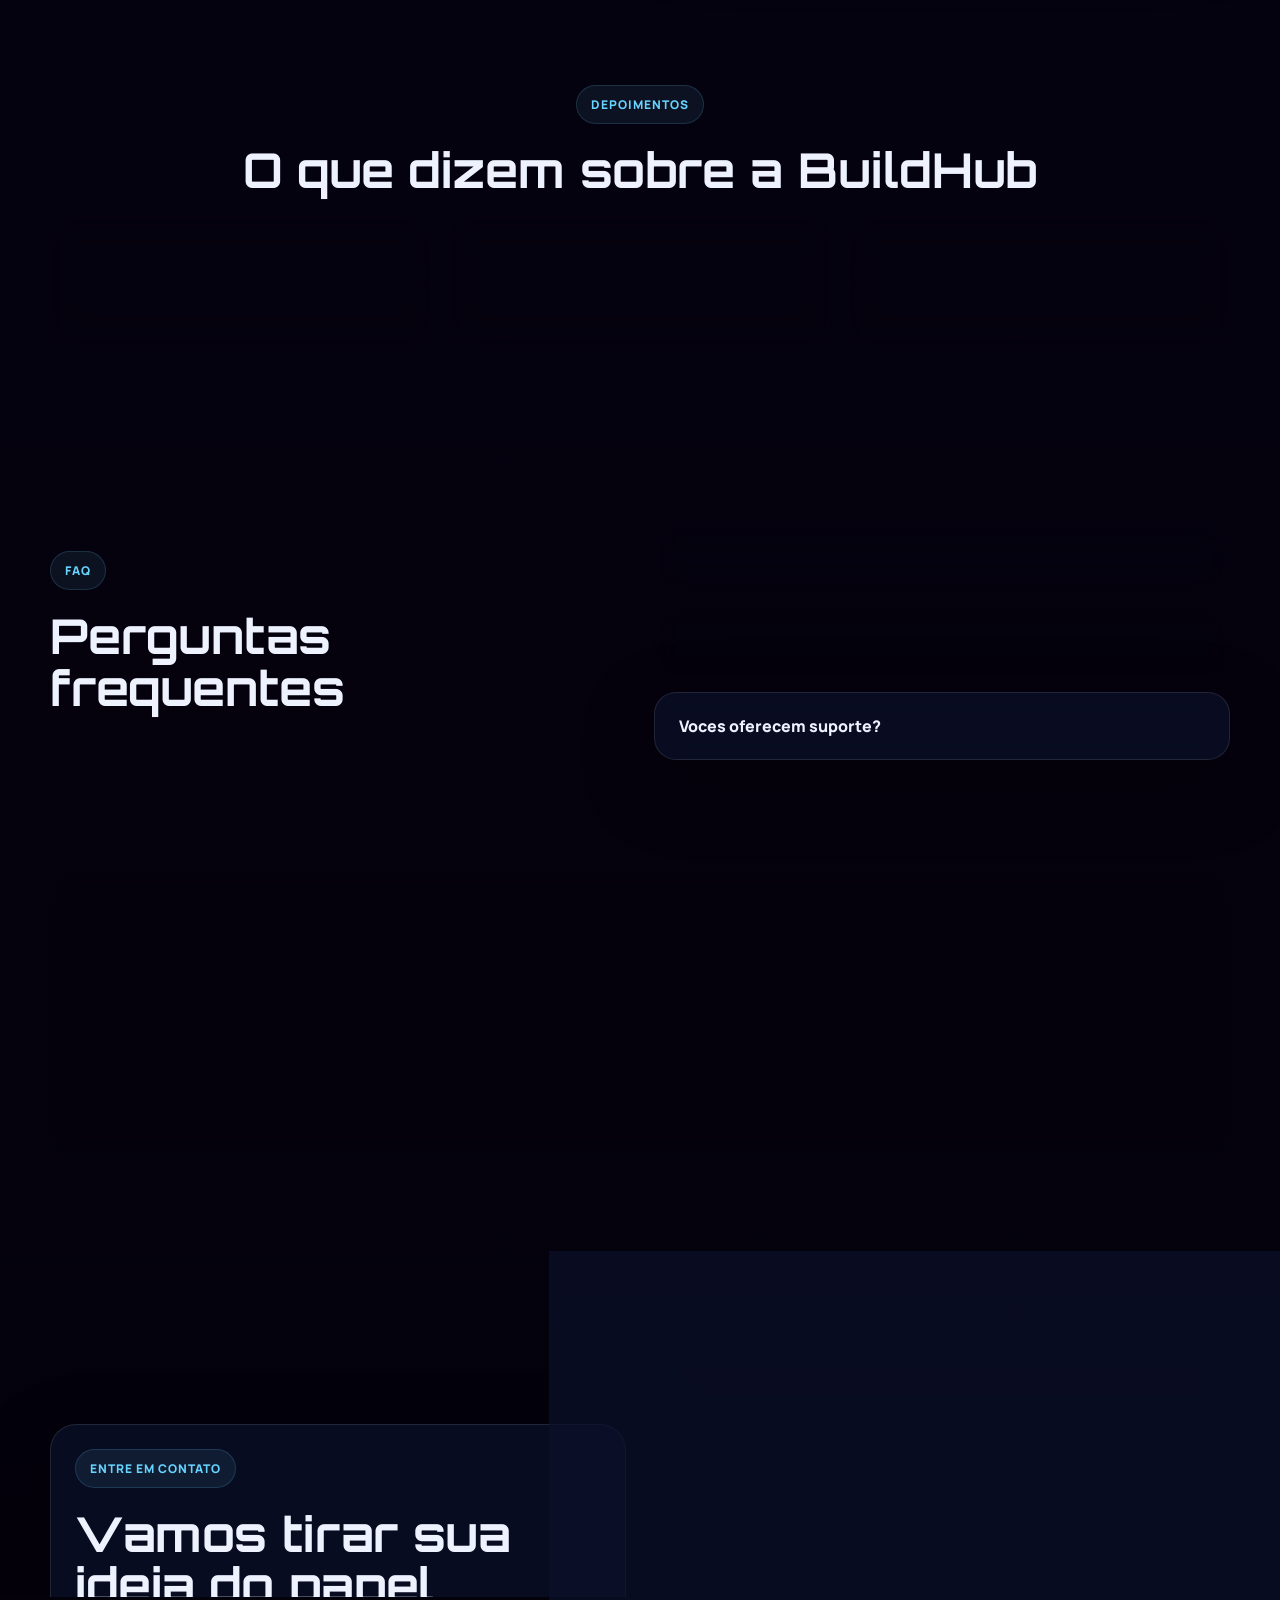
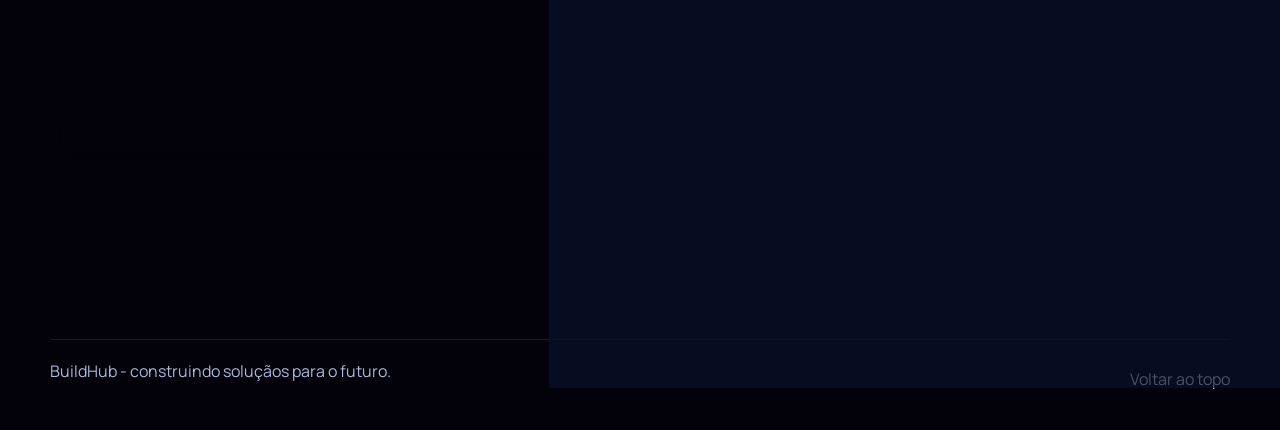
==== commit 37605e5d: "Update index.html" ====
--- a/index.html
+++ b/index.html
@@ -224,7 +224,7 @@
           <h2>Base moderna para sistemas rapidos e seguros</h2>
           <p>Utilizamos tecnologias modernas para garantir sistemas rapidos, seguros e eficientes.</p>
           <ul class="list list-tags">
-            <li>C#</li>
+            <li>Java Script</li>
             <li>HTML e CSS</li>
             <li>Banco de Dados</li>
           </ul>
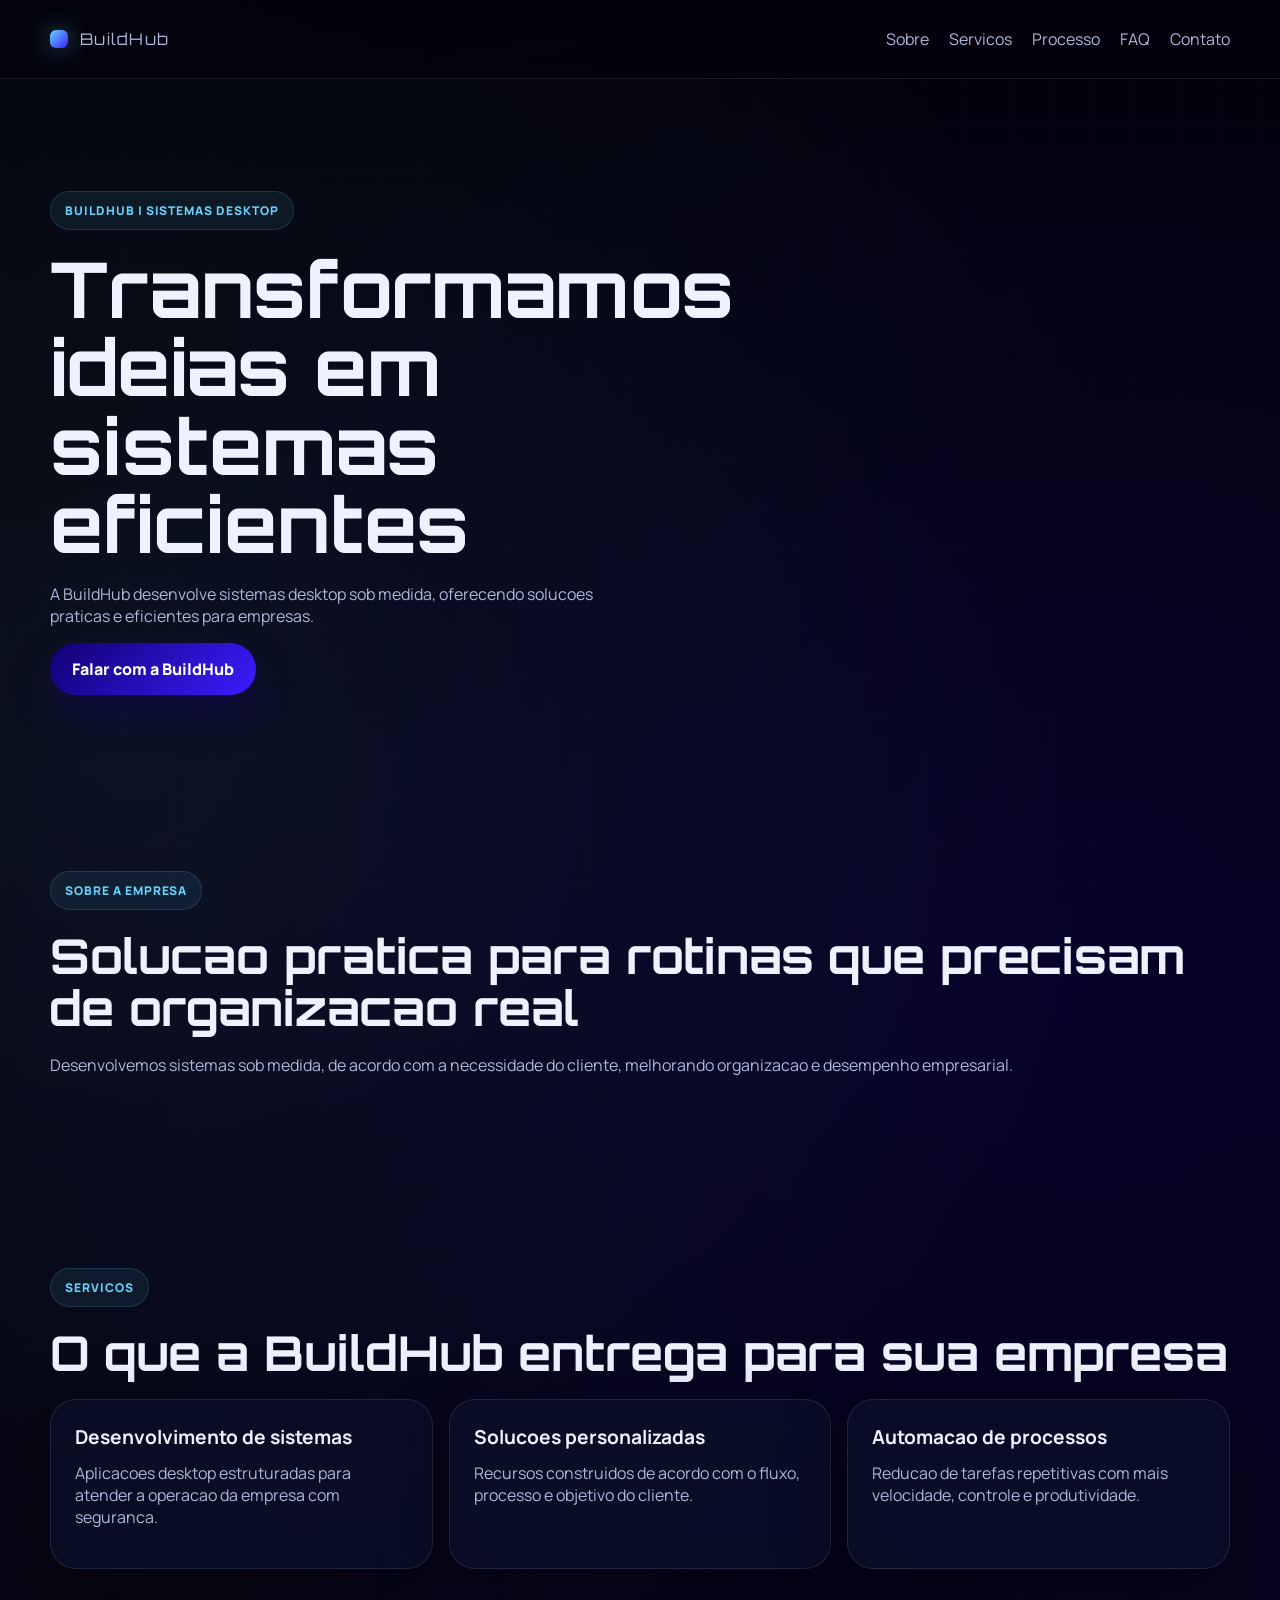
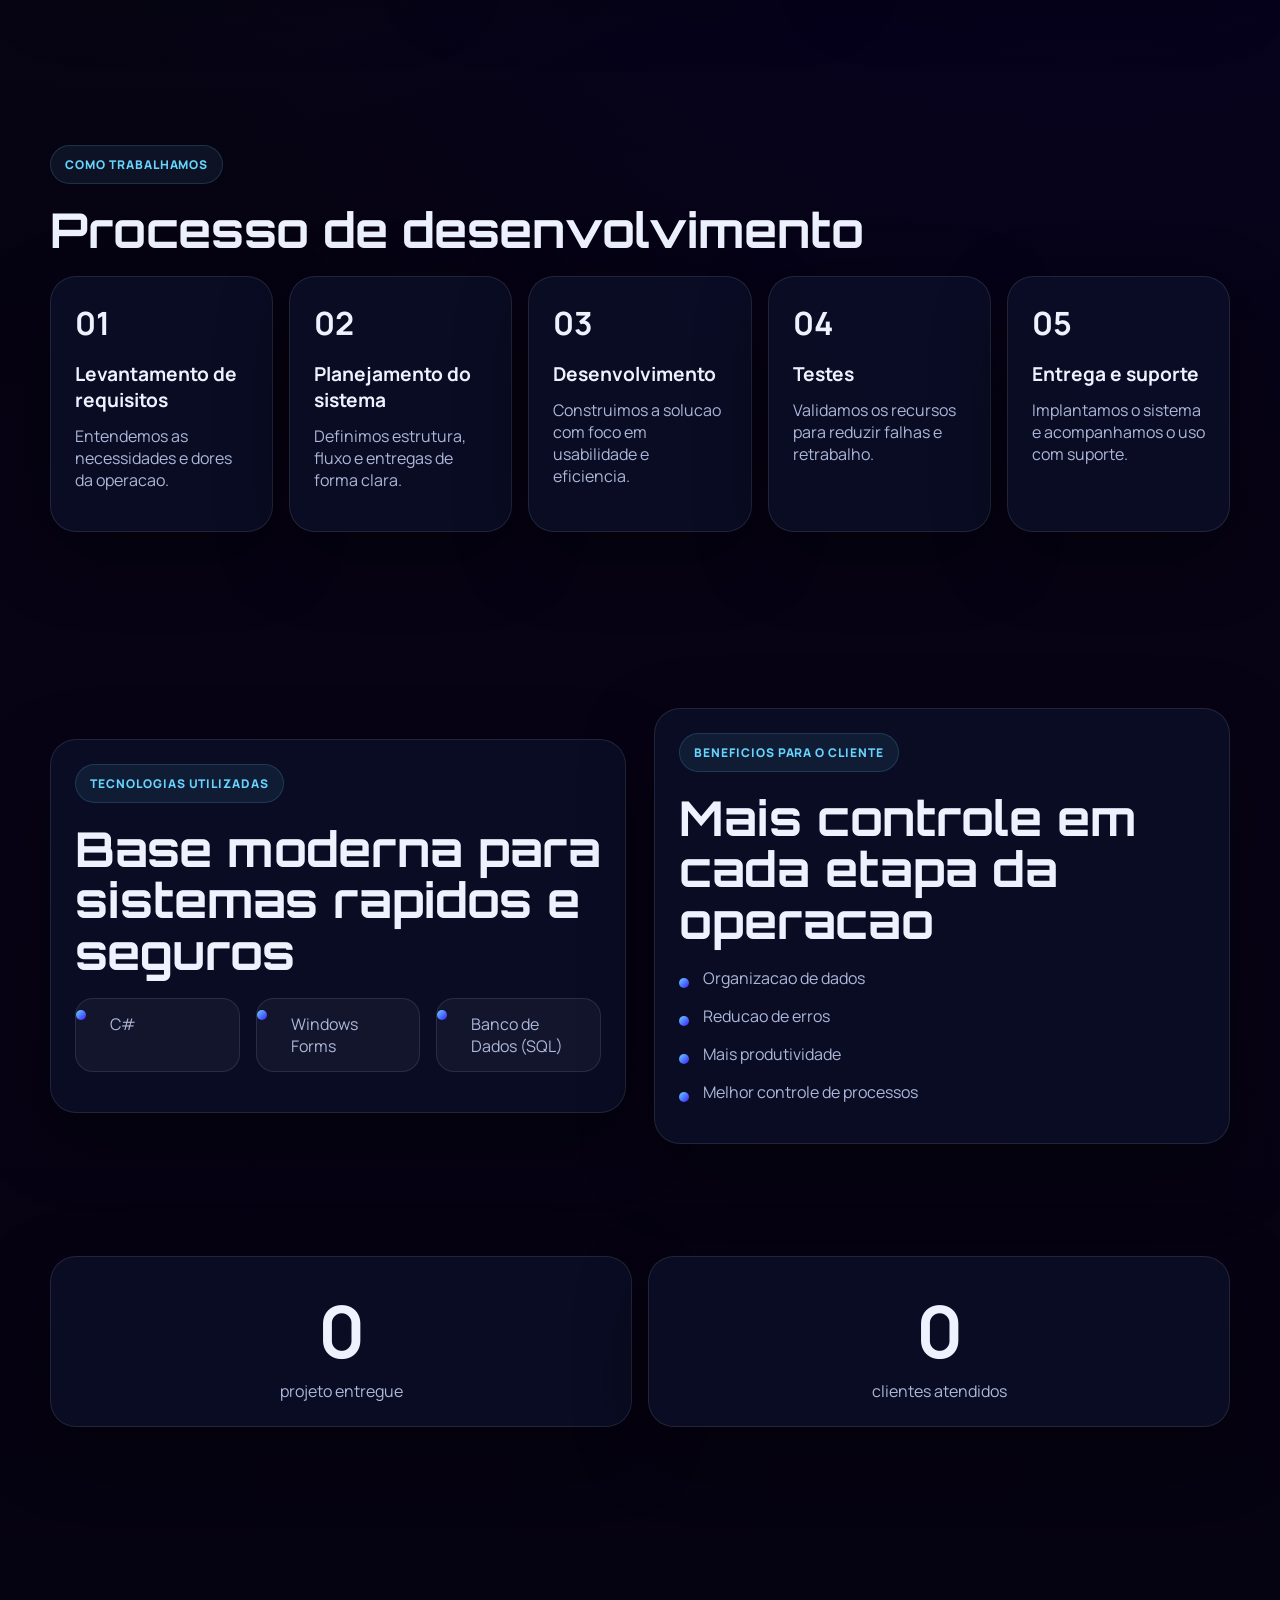
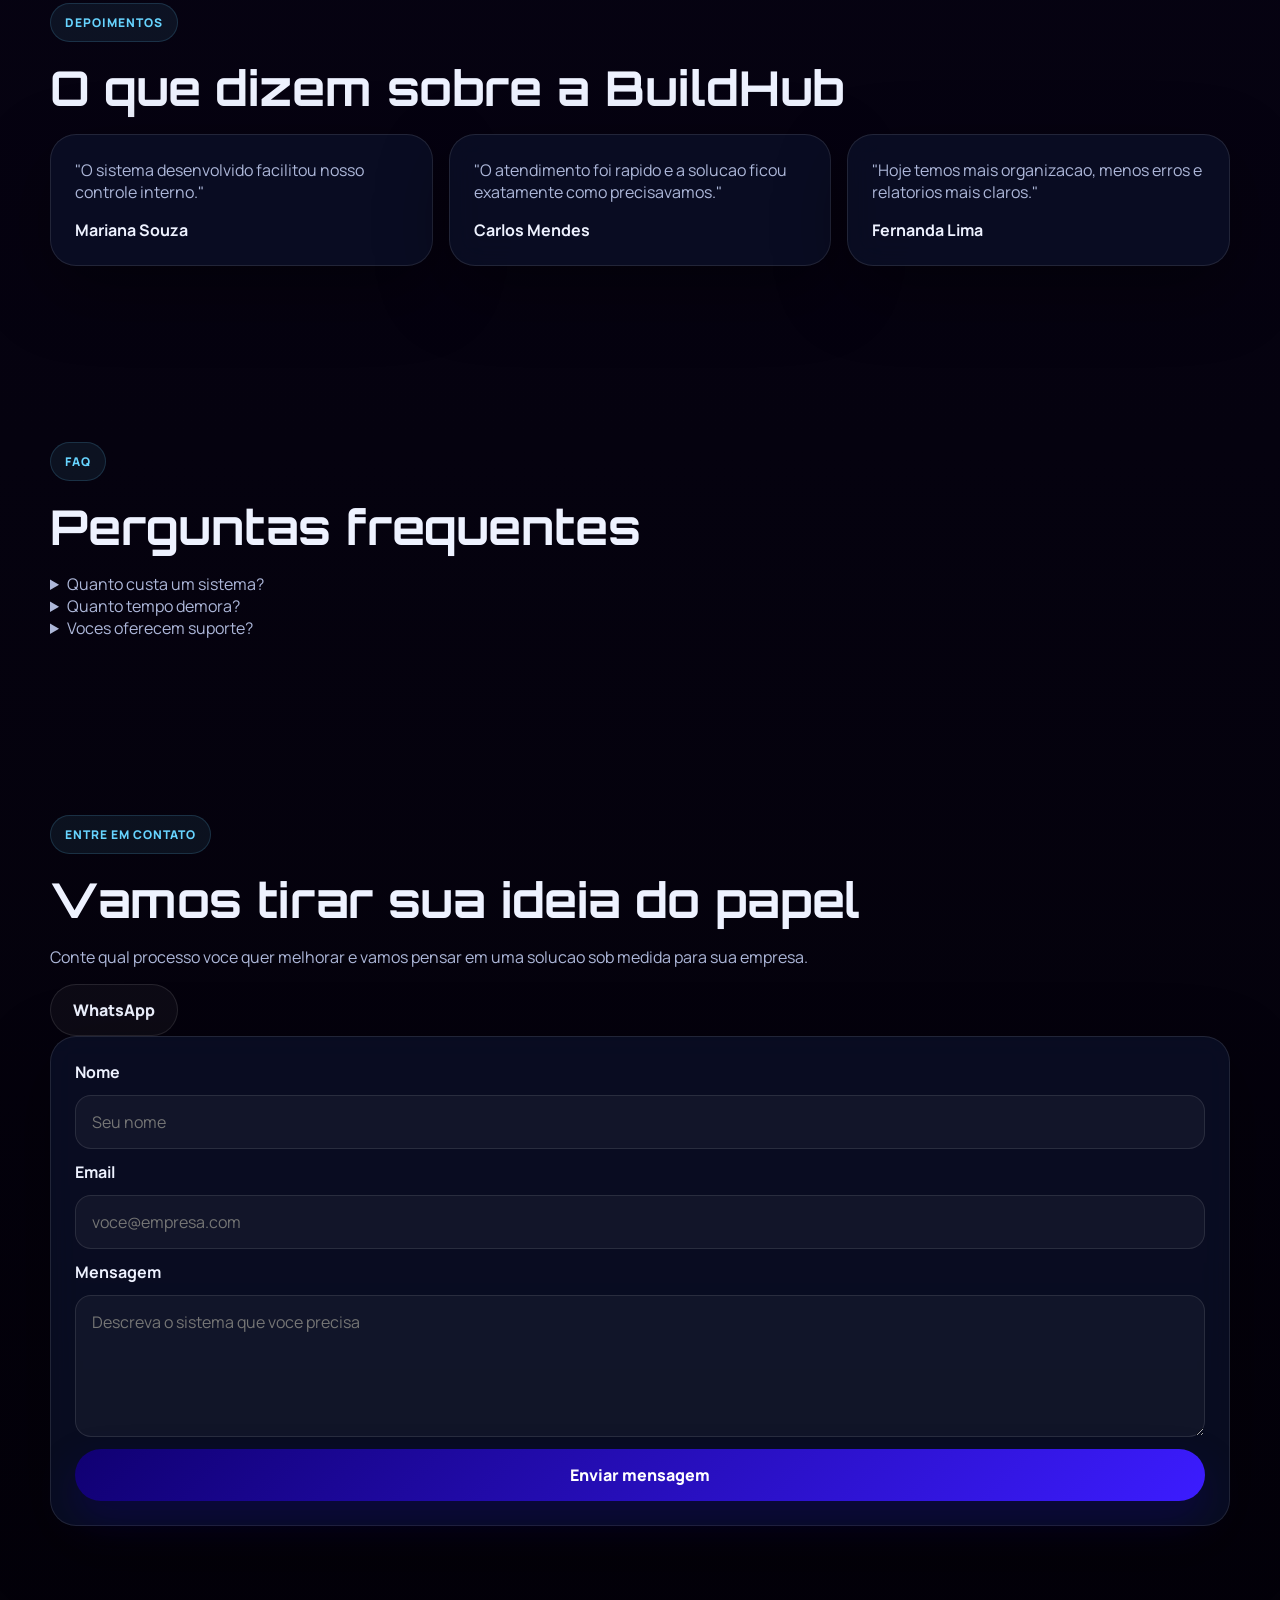
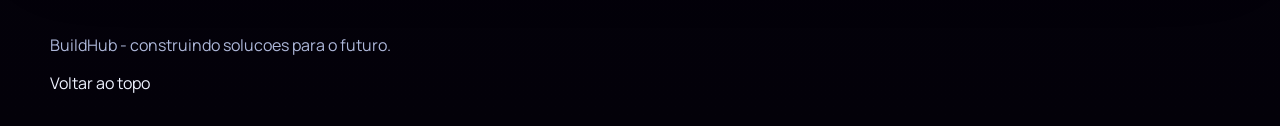
==== commit 5067479a: "Update index.html" ====
--- a/index.html
+++ b/index.html
@@ -4,155 +4,63 @@
   <meta charset="UTF-8">
   <meta name="viewport" content="width=device-width, initial-scale=1.0">
   <title>BuildHub | Sistemas sob medida</title>
-  <meta
-    name="description"
-    content="BuildHub desenvolve sistemas web sob medida com foco em produtividade, organizacao e controle operacional."
-  >
+  <meta name="description" content="BuildHub desenvolve sistemas desktop sob medida com foco em produtividade, organizacao e controle operacional.">
   <link rel="preconnect" href="https://fonts.googleapis.com">
   <link rel="preconnect" href="https://fonts.gstatic.com" crossorigin>
-  <link
-    href="https://fonts.googleapis.com/css2?family=Manrope:wght@400;500;700;800&family=Orbitron:wght@600;700&display=swap"
-    rel="stylesheet"
-  >
- <link rel="stylesheet" href="css/style.css">
+  <link href="https://fonts.googleapis.com/css2?family=Manrope:wght@400;500;700;800&family=Orbitron:wght@600;700&display=swap" rel="stylesheet">
+  <link rel="stylesheet" href="css/style.css">
 </head>
 <body>
-  <canvas id="space" aria-hidden="true"></canvas>
-
   <header class="header">
     <div class="container nav">
       <a class="logo" href="#home">
         <span class="logo-mark"></span>
         <span class="logo-text">BuildHub</span>
       </a>
-
       <nav class="menu" aria-label="Navegacao principal">
         <a href="#sobre">Sobre</a>
         <a href="#servicos">Servicos</a>
         <a href="#processo">Processo</a>
-        <a href="#portfolio">Portfolio</a>
         <a href="#faq">FAQ</a>
         <a href="#contato">Contato</a>
       </nav>
-
-      <button id="themeToggle" class="theme-toggle" type="button" aria-label="Alternar tema">
-        Tema
-      </button>
     </div>
   </header>
 
   <main>
     <section class="hero section" id="home">
       <div class="container hero-layout">
-        <div class="hero-copy reveal">
-          <span class="tag">BuildHub | Sistemas Web</span>
+        <div class="hero-copy">
+          <span class="tag">BuildHub | Sistemas desktop</span>
           <h1>Transformamos ideias em sistemas eficientes</h1>
-          <p class="intro">
-            A BuildHub é uma empresa voltada ao desenvolvimento de sistemas web, com foco em
-            oferecer solucoes práticas, eficientes e personalizadas para empresas de diversos segmentos.
-          </p>
-
-          <div class="hero-actions">
-            <a class="button button-primary" href="#contato">Falar com a BuildHub</a>
-            <a class="button button-secondary" href="#portfolio">Ver portfólio</a>
-          </div>
-
-          <div class="hero-points">
-            <span>Atendimento personalizado</span>
-            <span>Sistemas sob medida</span>
-            <span>Suporte rápido</span>
-            <span>Tecnologia atualizada</span>
-          </div>
-        </div>
-
-        <div class="hero-panel reveal delay-1">
-          <div class="panel-shell">
-            <div class="panel-top">
-              <span></span>
-              <span></span>
-              <span></span>
-            </div>
-
-            <div class="panel-grid">
-              <div class="panel-main-card">
-                <small>Painel de operações</small>
-                <strong>Controle total do sistema</strong>
-                <p>Gestão de clientes, serviços, relatórios e produtividade em uma interface clara.</p>
-              </div>
-
-              <div class="panel-mini-card">
-                <small>Clientes ativos</small>
-                <strong>+5</strong>
-              </div>
-
-              <div class="panel-mini-card">
-                <small>Projetos</small>
-                <strong>+1</strong>
-              </div>
-
-              <div class="panel-chart">
-                <div class="chart-line"></div>
-              </div>
-            </div>
-          </div>
+          <p>A BuildHub desenvolve sistemas desktop sob medida, oferecendo solucoes praticas e eficientes para empresas.</p>
+          <a class="button button-primary" href="#contato">Falar com a BuildHub</a>
         </div>
       </div>
     </section>
 
     <section class="section" id="sobre">
-      <div class="container about-grid">
-        <div class="section-copy reveal">
-          <span class="tag">Sobre a empresa</span>
-          <h2>Solução prática para rotinas que precisam de organização real</h2>
-          <p>
-            Desenvolvemos sites sob medida, de acordo com a necessidade do cliente, visando
-            melhorar a organização e o desempenho empresarial.
-          </p>
-        </div>
-
-        <div class="card-stack reveal delay-1">
-          <article class="info-card">
-            <h3>Diferenciais</h3>
-            <ul class="list">
-              <li>Atendimento personalizado</li>
-              <li>Sistemas sob medida</li>
-              <li>Suporte rápido</li>
-              <li>Tecnologia atualizada</li>
-            </ul>
-          </article>
-
-          <article class="info-card accent-card">
-            <p>
-              A BuildHub se destaca por oferecer soluções personalizadas, com foco na necessidade
-              real de cada cliente, garantindo eficiencia e praticidade.
-            </p>
-          </article>
-        </div>
+      <div class="container">
+        <span class="tag">Sobre a empresa</span>
+        <h2>Solucao pratica para rotinas que precisam de organizacao real</h2>
+        <p>Desenvolvemos sistemas sob medida, de acordo com a necessidade do cliente, melhorando organizacao e desempenho empresarial.</p>
       </div>
     </section>
 
     <section class="section" id="servicos">
       <div class="container">
-        <div class="section-copy center reveal">
-          <span class="tag">Servicos</span>
-          <h2>O que a BuildHub entrega para sua empresa</h2>
-        </div>
-
+        <span class="tag">Servicos</span>
+        <h2>O que a BuildHub entrega para sua empresa</h2>
         <div class="services-grid">
-          <article class="service-card reveal">
-            <div class="service-icon">01</div>
+          <article class="service-card">
             <h3>Desenvolvimento de sistemas</h3>
-            <p>Aplicações Web estruturadas para atender a operação da empresa com segurança.</p>
+            <p>Aplicacoes desktop estruturadas para atender a operacao da empresa com seguranca.</p>
           </article>
-
-          <article class="service-card reveal delay-1">
-            <div class="service-icon">02</div>
-            <h3>Soluções personalizadas</h3>
+          <article class="service-card">
+            <h3>Solucoes personalizadas</h3>
             <p>Recursos construidos de acordo com o fluxo, processo e objetivo do cliente.</p>
           </article>
-
-          <article class="service-card reveal delay-2">
-            <div class="service-icon">03</div>
+          <article class="service-card">
             <h3>Automacao de processos</h3>
             <p>Reducao de tarefas repetitivas com mais velocidade, controle e produtividade.</p>
           </article>
@@ -160,77 +68,32 @@
       </div>
     </section>
 
-    <section class="section" id="diferenciais">
-      <div class="container highlights-layout">
-        <div class="section-copy reveal">
-          <span class="tag">Diferenciais da empresa</span>
-          <h2>Foco no que realmente faz sentido para o cliente</h2>
-        </div>
-
-        <div class="highlight-box reveal delay-1">
-          <div class="highlight-item">Projetos personalizados</div>
-          <div class="highlight-item">Facilidade de uso</div>
-          <div class="highlight-item">Preço acessivel</div>
-          <div class="highlight-item">Entrega no prazo</div>
-        </div>
-      </div>
-    </section>
-
     <section class="section" id="processo">
       <div class="container">
-        <div class="section-copy center reveal">
-          <span class="tag">Como trabalhamos</span>
-          <h2>Processo de desenvolvimento</h2>
-        </div>
-
+        <span class="tag">Como trabalhamos</span>
+        <h2>Processo de desenvolvimento</h2>
         <div class="process-grid">
-          <article class="process-card reveal">
-            <strong>01</strong>
-            <h3>Levantamento de requisitos</h3>
-            <p>Entendemos as necessidades e dores da operacao.</p>
-          </article>
-
-          <article class="process-card reveal delay-1">
-            <strong>02</strong>
-            <h3>Planejamento do sistema</h3>
-            <p>Definimos estrutura, fluxo e entregas de forma clara.</p>
-          </article>
-
-          <article class="process-card reveal delay-2">
-            <strong>03</strong>
-            <h3>Desenvolvimento</h3>
-            <p>Construimos a solucao com foco em usabilidade e eficiencia.</p>
-          </article>
-
-          <article class="process-card reveal">
-            <strong>04</strong>
-            <h3>Testes</h3>
-            <p>Validamos os recursos para reduzir falhas e retrabalho.</p>
-          </article>
-
-          <article class="process-card reveal delay-1">
-            <strong>05</strong>
-            <h3>Entrega e suporte</h3>
-            <p>Implantamos o sistema e acompanhamos o uso com suporte.</p>
-          </article>
+          <article class="process-card"><strong>01</strong><h3>Levantamento de requisitos</h3><p>Entendemos as necessidades e dores da operacao.</p></article>
+          <article class="process-card"><strong>02</strong><h3>Planejamento do sistema</h3><p>Definimos estrutura, fluxo e entregas de forma clara.</p></article>
+          <article class="process-card"><strong>03</strong><h3>Desenvolvimento</h3><p>Construimos a solucao com foco em usabilidade e eficiencia.</p></article>
+          <article class="process-card"><strong>04</strong><h3>Testes</h3><p>Validamos os recursos para reduzir falhas e retrabalho.</p></article>
+          <article class="process-card"><strong>05</strong><h3>Entrega e suporte</h3><p>Implantamos o sistema e acompanhamos o uso com suporte.</p></article>
         </div>
       </div>
     </section>
 
     <section class="section">
       <div class="container tech-grid">
-        <article class="content-card reveal">
+        <article class="content-card">
           <span class="tag">Tecnologias utilizadas</span>
           <h2>Base moderna para sistemas rapidos e seguros</h2>
-          <p>Utilizamos tecnologias modernas para garantir sistemas rapidos, seguros e eficientes.</p>
           <ul class="list list-tags">
-            <li>Java Script</li>
-            <li>HTML e CSS</li>
-            <li>Banco de Dados</li>
+            <li>C#</li>
+            <li>Windows Forms</li>
+            <li>Banco de Dados (SQL)</li>
           </ul>
         </article>
-
-        <article class="content-card reveal delay-1">
+        <article class="content-card">
           <span class="tag">Beneficios para o cliente</span>
           <h2>Mais controle em cada etapa da operacao</h2>
           <ul class="list">
@@ -245,150 +108,57 @@
 
     <section class="section metrics">
       <div class="container metrics-grid">
-        <article class="metric-card reveal">
-          <strong class="counter" data-target="1">0</strong>
-          <span>projeto entregue</span>
-        </article>
-
-        <article class="metric-card reveal delay-1">
-          <strong class="counter" data-target="5">1</strong>
-          <span>clientes atendidos</span>
-        </article>
-      </div>
-    </section>
-
-    <section class="section" id="portfolio">
-      <div class="container portfolio-layout">
-        <div class="section-copy reveal">
-          <span class="tag">Portfolio</span>
-          <h2>Projeto com foco em controle de servicos e relatorios</h2>
-          <p>
-            Sistema desenvolvido para empresa cliente com foco em controle de servicos, cadastro de
-            clientes e geracao de relatorios.
-          </p>
-          <ul class="list">
-            <li>Cadastro</li>
-            <li>Consulta</li>
-            <li>Relatorios</li>
-          </ul>
-        </div>
-
-        <div class="mockup reveal delay-1">
-          <div class="mockup-sidebar">
-            <span>Inicio</span>
-            <span>Clientes</span>
-            <span>Servicos</span>
-            <span>Relatorios</span>
-          </div>
-          <div class="mockup-main">
-            <div class="mockup-toolbar"></div>
-            <div class="mockup-widgets">
-              <div class="widget widget-large"></div>
-              <div class="widget"></div>
-              <div class="widget"></div>
-              <div class="widget widget-line"></div>
-            </div>
-          </div>
-        </div>
+        <article class="metric-card"><strong class="counter" data-target="1">0</strong><span>projeto entregue</span></article>
+        <article class="metric-card"><strong class="counter" data-target="5">0</strong><span>clientes atendidos</span></article>
       </div>
     </section>
 
     <section class="section">
       <div class="container">
-        <div class="section-copy center reveal">
-          <span class="tag">Depoimentos</span>
-          <h2>O que dizem sobre a BuildHub</h2>
-        </div>
-
+        <span class="tag">Depoimentos</span>
+        <h2>O que dizem sobre a BuildHub</h2>
         <div class="testimonials-grid">
-          <article class="testimonial reveal">
-            <p>"O sistema desenvolvido pela BuildHub facilitou muito nosso controle interno."</p>
-            <strong>Mariana Souza</strong>
-          </article>
-
-          <article class="testimonial reveal delay-1">
-            <p>"O atendimento foi rapido e a solucao ficou exatamente como precisavamos."</p>
-            <strong>Carlos Mendes</strong>
-          </article>
-
-          <article class="testimonial reveal delay-2">
-            <p>"Hoje temos mais organizacao, menos erros e relatorios mais claros."</p>
-            <strong>Fernanda Lima</strong>
-          </article>
+          <article class="testimonial"><p>"O sistema desenvolvido facilitou nosso controle interno."</p><strong>Mariana Souza</strong></article>
+          <article class="testimonial"><p>"O atendimento foi rapido e a solucao ficou exatamente como precisavamos."</p><strong>Carlos Mendes</strong></article>
+          <article class="testimonial"><p>"Hoje temos mais organizacao, menos erros e relatorios mais claros."</p><strong>Fernanda Lima</strong></article>
         </div>
       </div>
     </section>
 
     <section class="section" id="faq">
-      <div class="container faq-layout">
-        <div class="section-copy reveal">
-          <span class="tag">FAQ</span>
-          <h2>Perguntas frequentes</h2>
-        </div>
-
-        <div class="faq-list reveal delay-1">
-          <details class="faq-item">
-            <summary>Quanto custa um sistema?</summary>
-            <p>O valor depende das funcionalidades, da complexidade e do escopo do projeto.</p>
-          </details>
-
-          <details class="faq-item">
-            <summary>Quanto tempo demora?</summary>
-            <p>O prazo varia conforme a necessidade, mas cada projeto recebe planejamento definido.</p>
-          </details>
-
-          <details class="faq-item">
-            <summary>Voces oferecem suporte?</summary>
-            <p>Sim. A BuildHub oferece suporte para acompanhar a entrega e o uso do sistema.</p>
-          </details>
-        </div>
-      </div>
-    </section>
-
-    <section class="section cta">
-      <div class="container cta-box reveal">
-        <span class="tag">Contato rapido</span>
-        <h2>Precisa de um sistema? Fale com a BuildHub</h2>
-        <a class="button button-primary" href="#contato">Solicitar atendimento</a>
+      <div class="container">
+        <span class="tag">FAQ</span>
+        <h2>Perguntas frequentes</h2>
+        <details><summary>Quanto custa um sistema?</summary><p>O valor depende das funcionalidades, da complexidade e do escopo do projeto.</p></details>
+        <details><summary>Quanto tempo demora?</summary><p>O prazo varia conforme a necessidade, mas cada projeto recebe planejamento definido.</p></details>
+        <details><summary>Voces oferecem suporte?</summary><p>Sim. A BuildHub oferece suporte para acompanhar a entrega e o uso do sistema.</p></details>
       </div>
     </section>
 
     <section class="section" id="contato">
-      <div class="container contact-layout">
-        <article class="content-card reveal">
-          <span class="tag">Entre em contato</span>
-          <h2>Vamos tirar sua ideia do papel</h2>
-          <p>
-            Conte qual processo voce quer melhorar e vamos pensar em uma solucao sob medida para sua empresa.
-          </p>
-          <a class="button button-secondary" href="https://wa.me/5521997012629" target="_blank" rel="noreferrer">
-            WhatsApp
-          </a>
-        </article>
-
-        <form class="contact-form reveal delay-1">
+      <div class="container">
+        <span class="tag">Entre em contato</span>
+        <h2>Vamos tirar sua ideia do papel</h2>
+        <p>Conte qual processo voce quer melhorar e vamos pensar em uma solucao sob medida para sua empresa.</p>
+        <a class="button button-secondary" href="https://wa.me/5500000000000" target="_blank" rel="noreferrer">WhatsApp</a>
+        <form class="contact-form">
           <label for="nome">Nome</label>
           <input id="nome" name="nome" type="text" placeholder="Seu nome" required>
-
           <label for="email">Email</label>
           <input id="email" name="email" type="email" placeholder="voce@empresa.com" required>
-
           <label for="mensagem">Mensagem</label>
           <textarea id="mensagem" name="mensagem" rows="5" placeholder="Descreva o sistema que voce precisa" required></textarea>
-
           <button class="button button-primary" type="submit">Enviar mensagem</button>
-          <p id="formStatus" class="form-status" aria-live="polite"></p>
         </form>
       </div>
     </section>
   </main>
 
   <footer class="footer">
-    <div class="container footer-content">
-      <p>BuildHub - construindo soluçãos para o futuro.</p>
+    <div class="container">
+      <p>BuildHub - construindo solucoes para o futuro.</p>
       <a href="#home">Voltar ao topo</a>
     </div>
   </footer>
-<script src="js/script.js"></script>
 </body>
 </html>
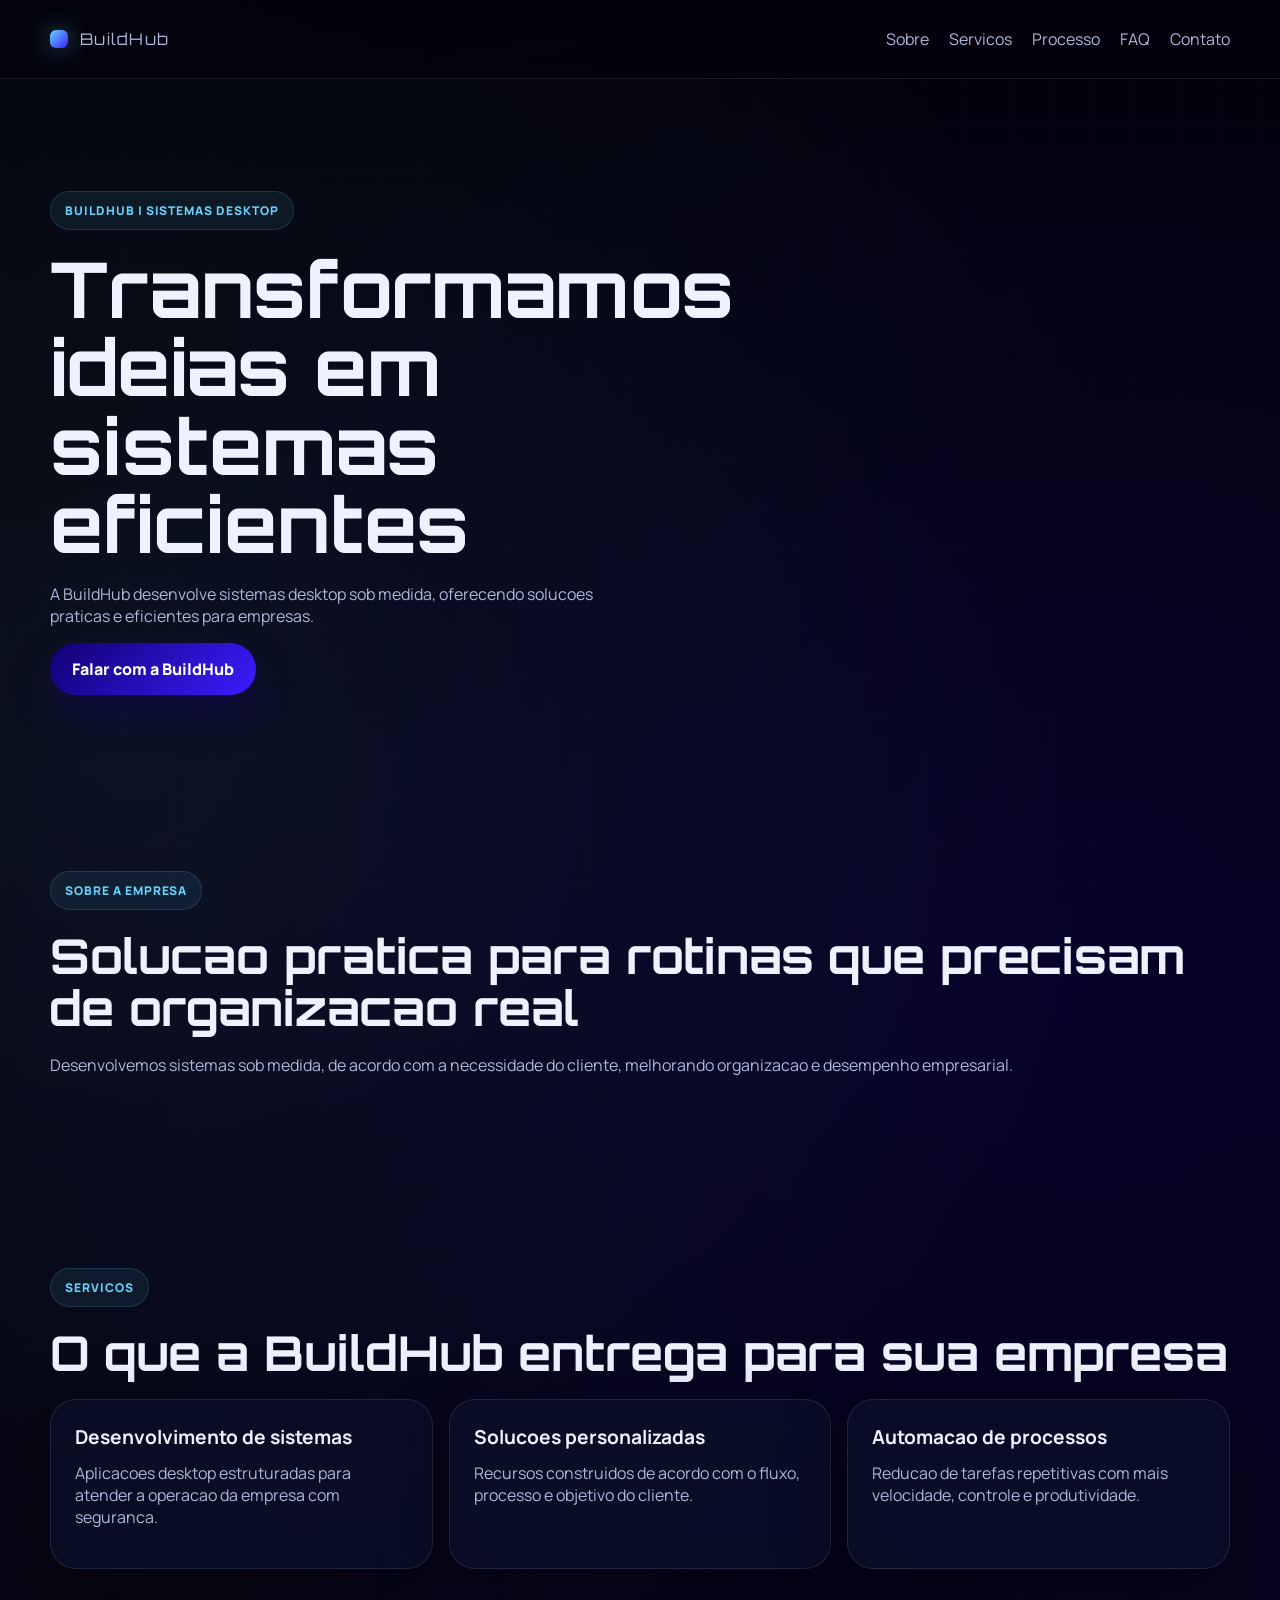
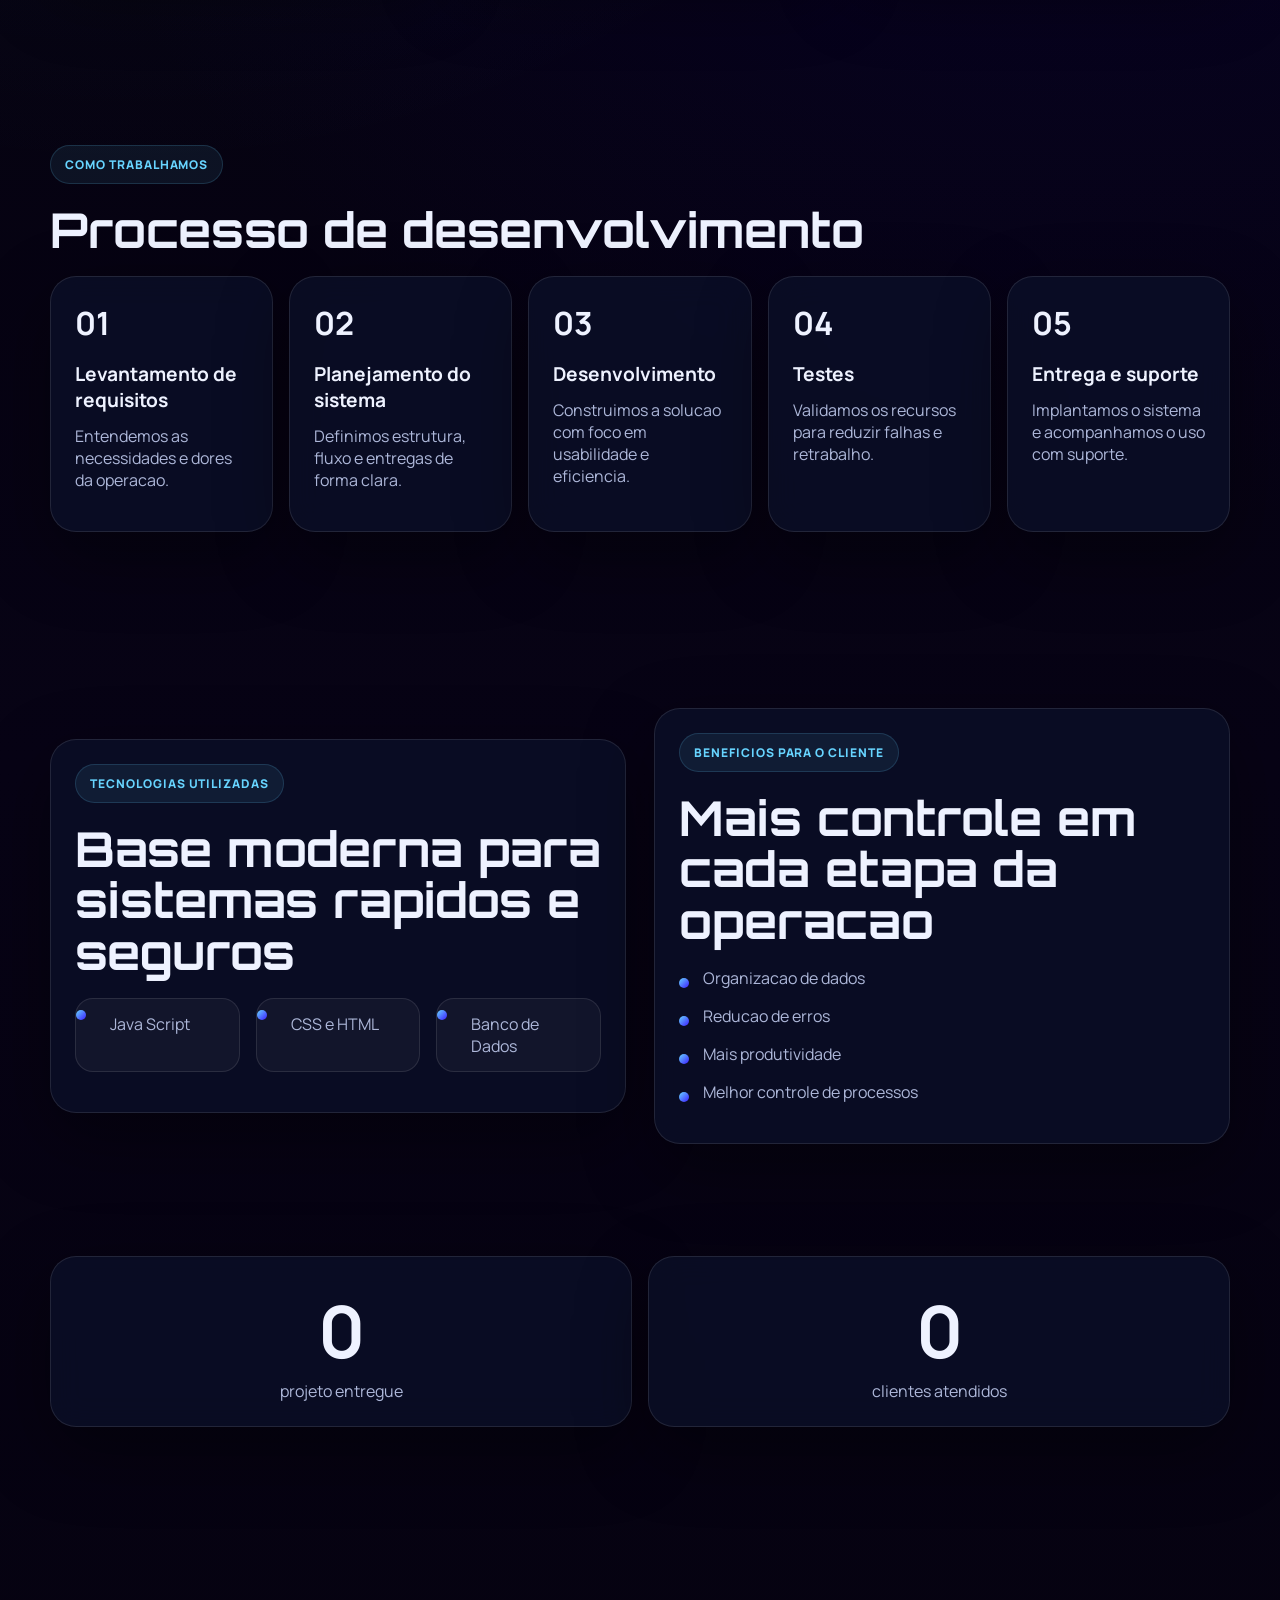
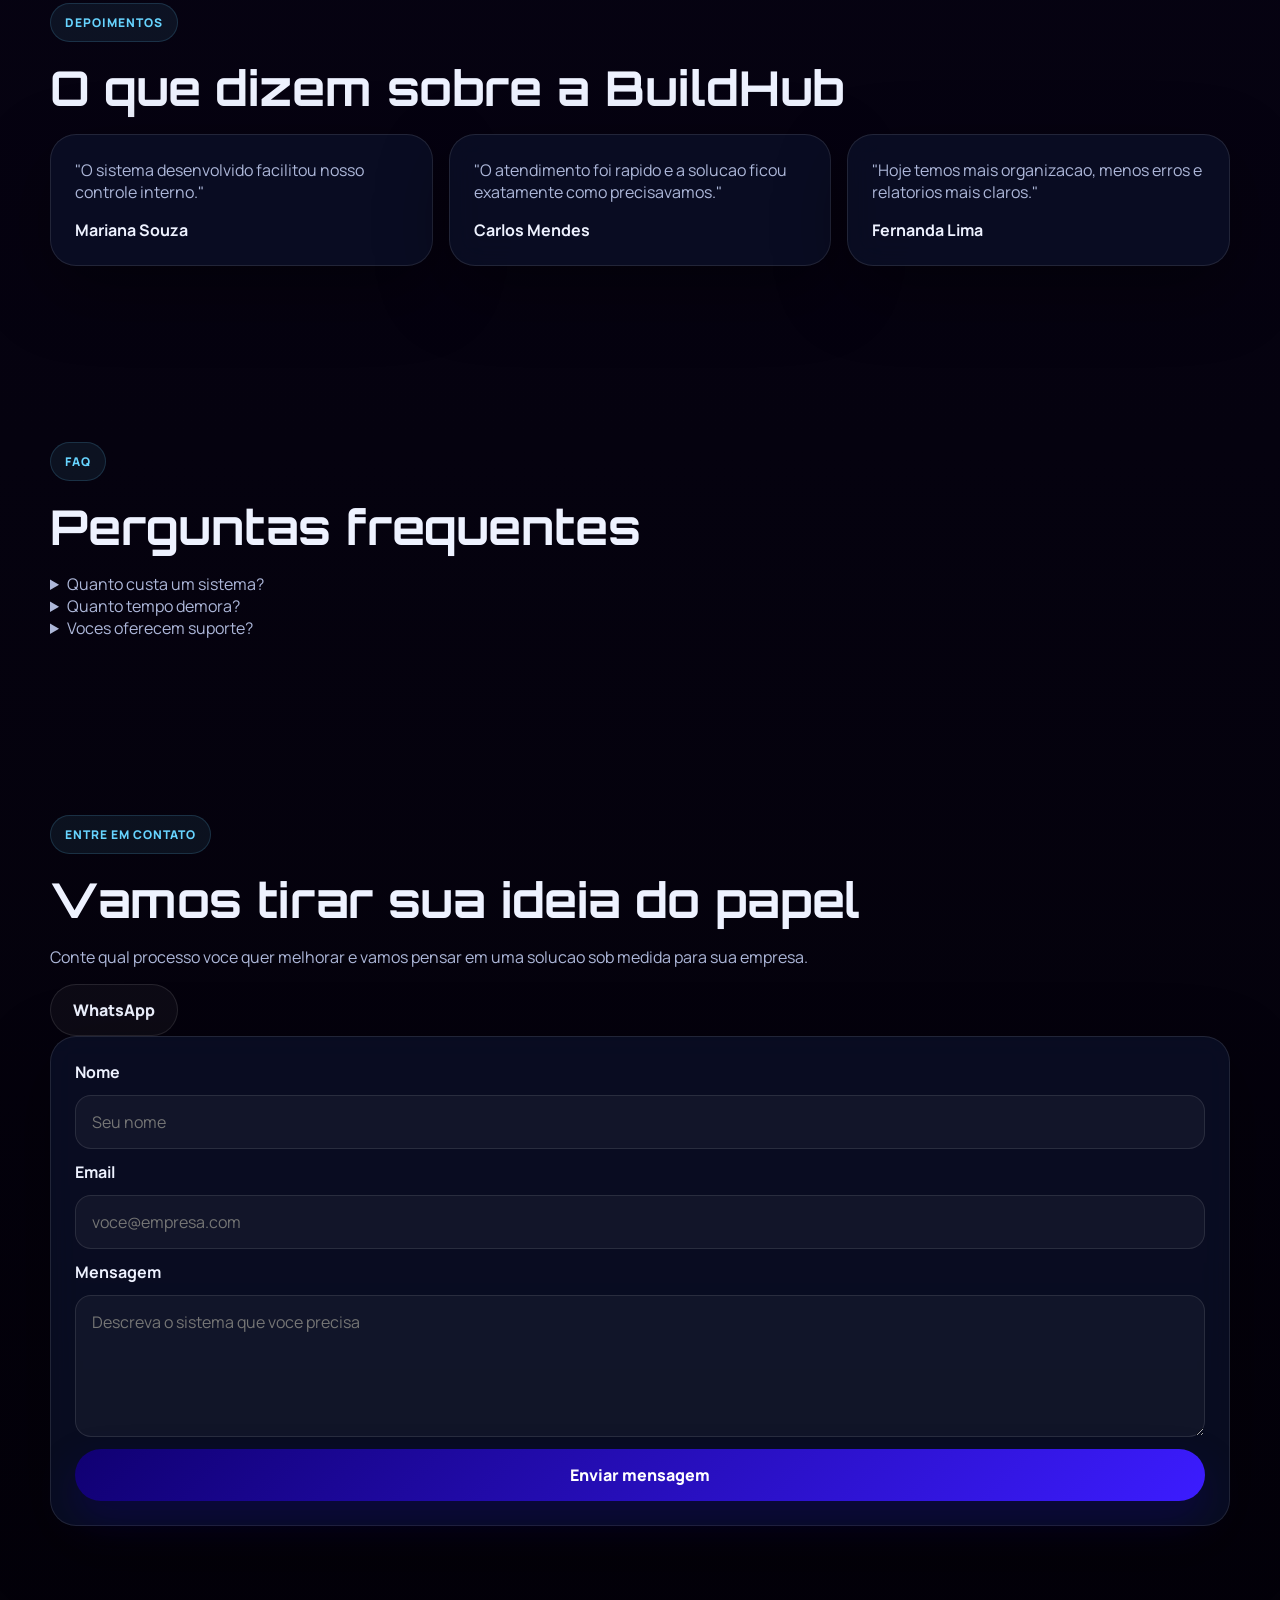
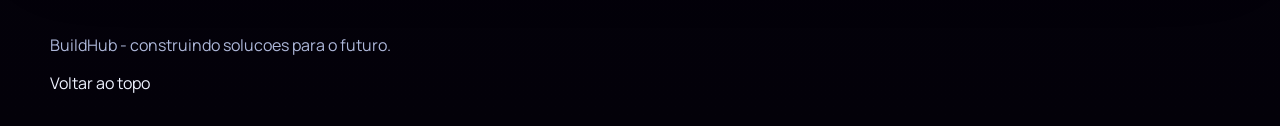
==== commit 47b7c3bb: "Update index.html" ====
--- a/index.html
+++ b/index.html
@@ -88,9 +88,9 @@
           <span class="tag">Tecnologias utilizadas</span>
           <h2>Base moderna para sistemas rapidos e seguros</h2>
           <ul class="list list-tags">
-            <li>C#</li>
-            <li>Windows Forms</li>
-            <li>Banco de Dados (SQL)</li>
+            <li>Java Script</li>
+            <li>CSS e HTML</li>
+            <li>Banco de Dados</li>
           </ul>
         </article>
         <article class="content-card">
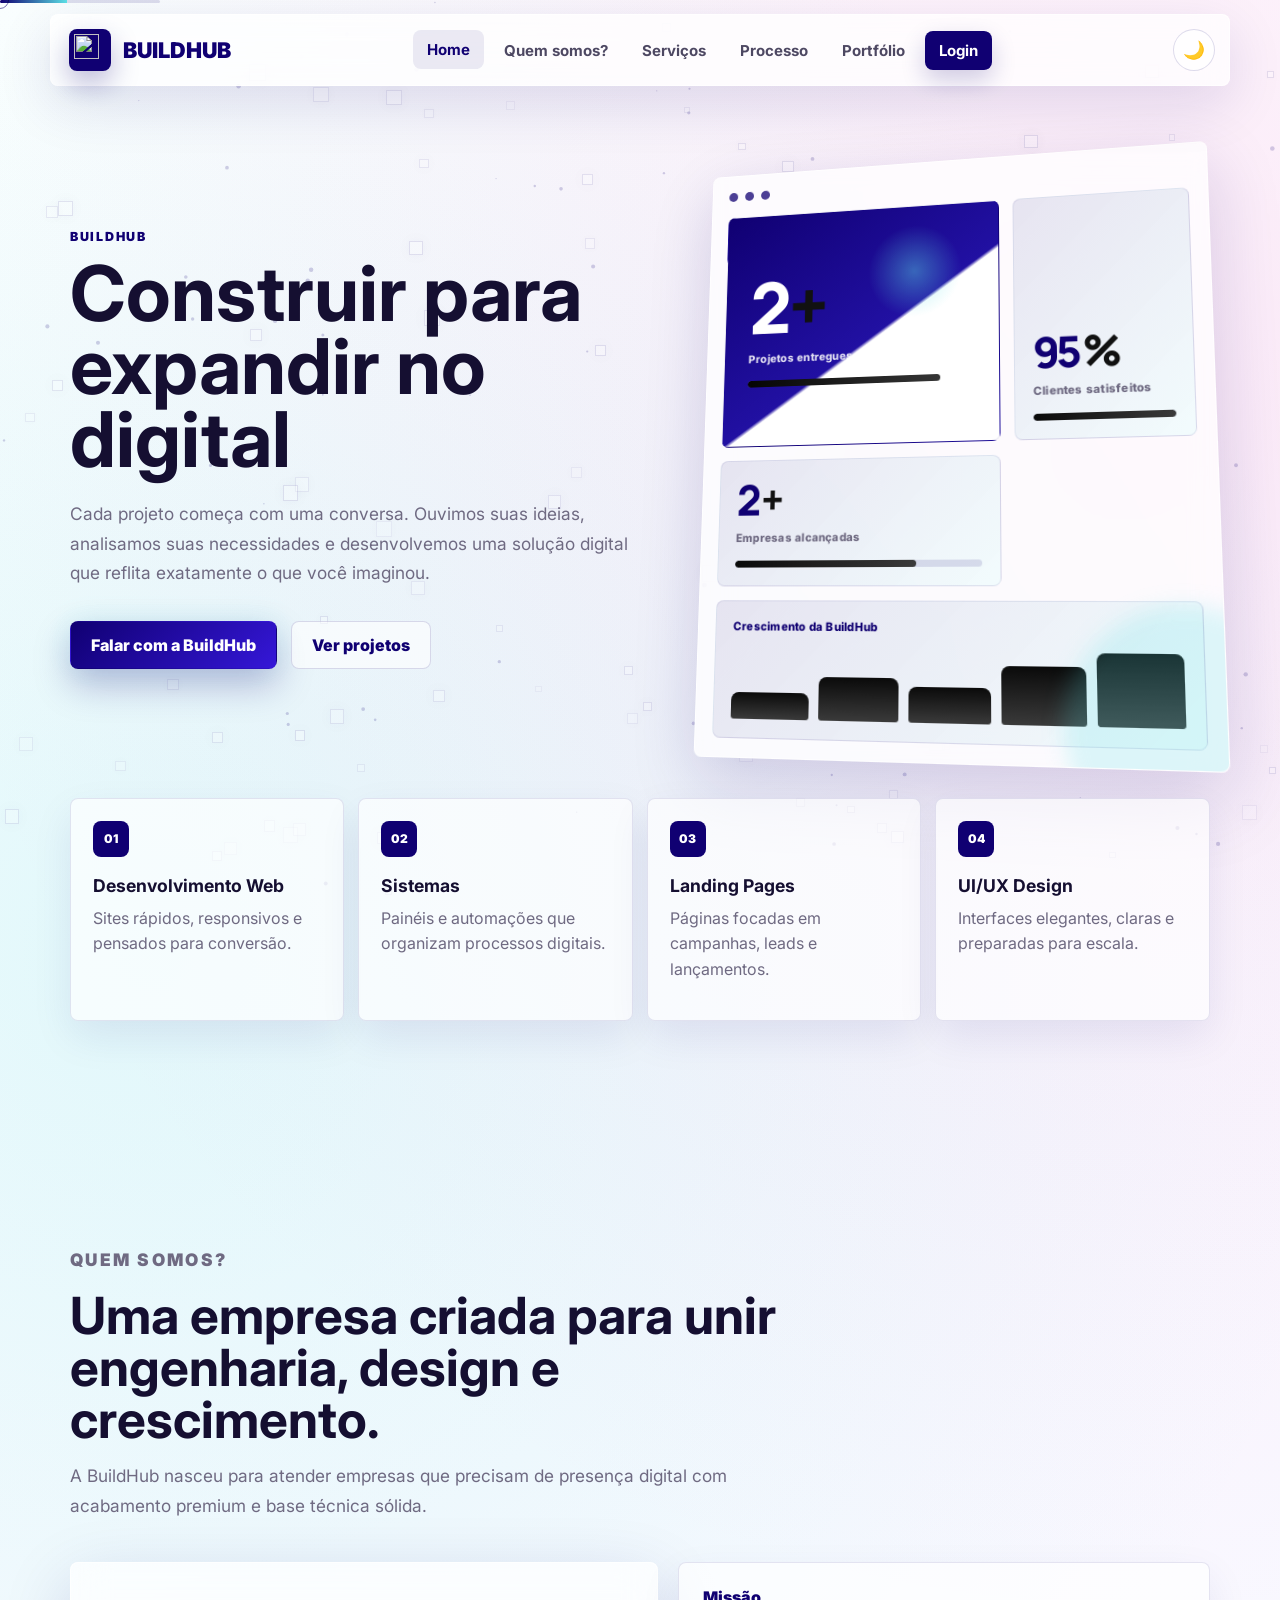
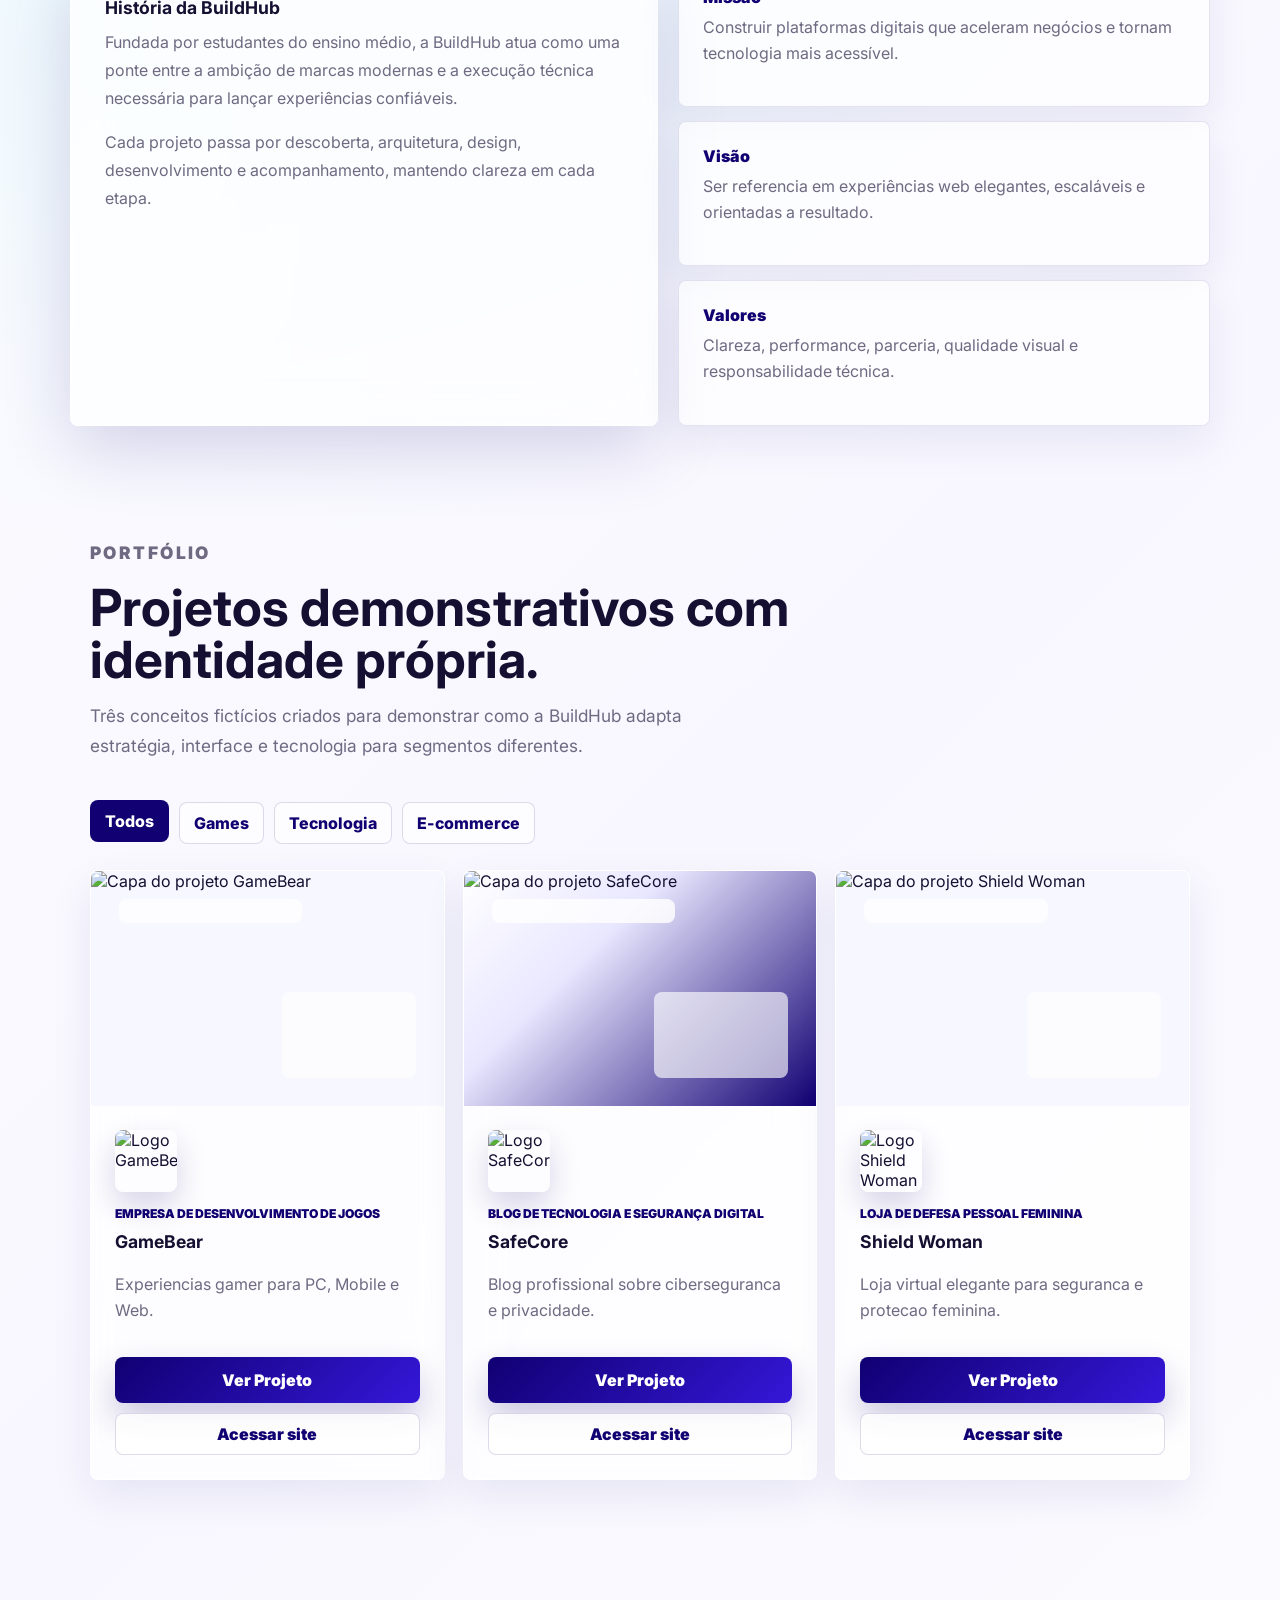
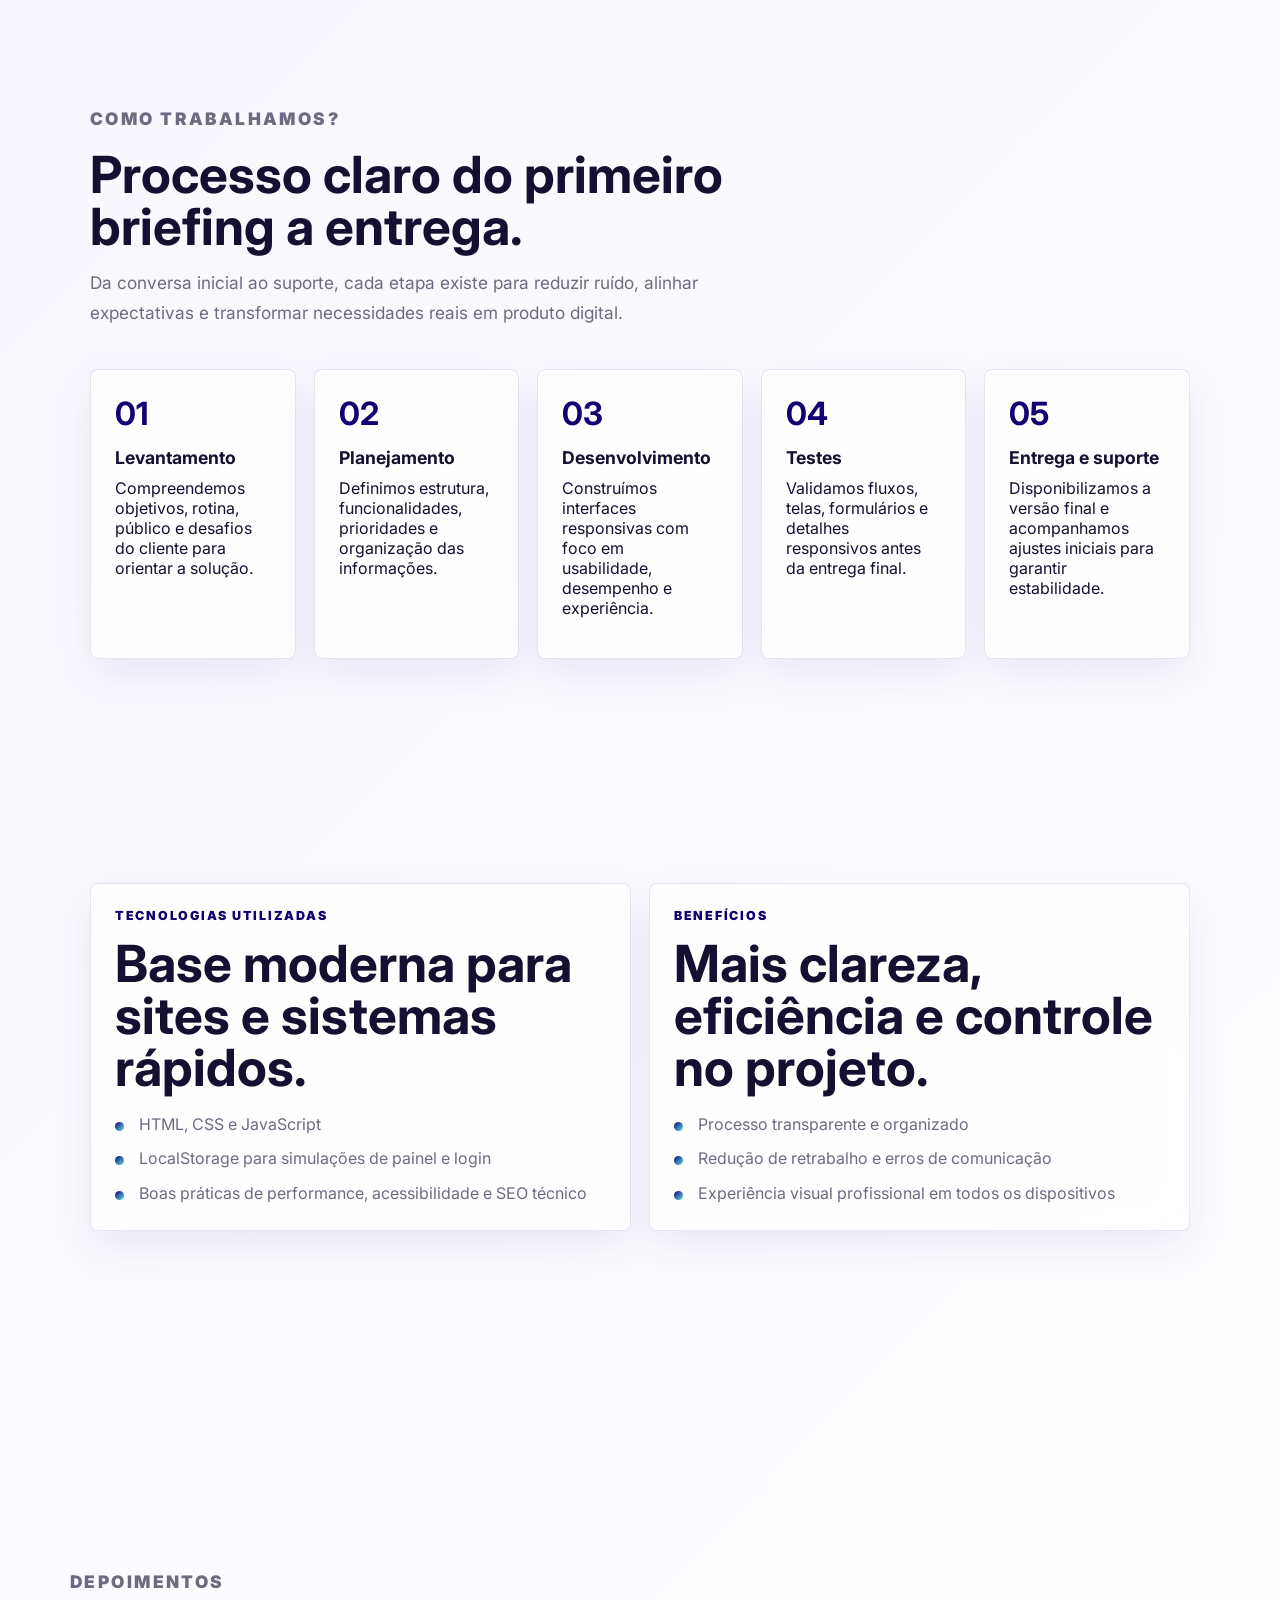
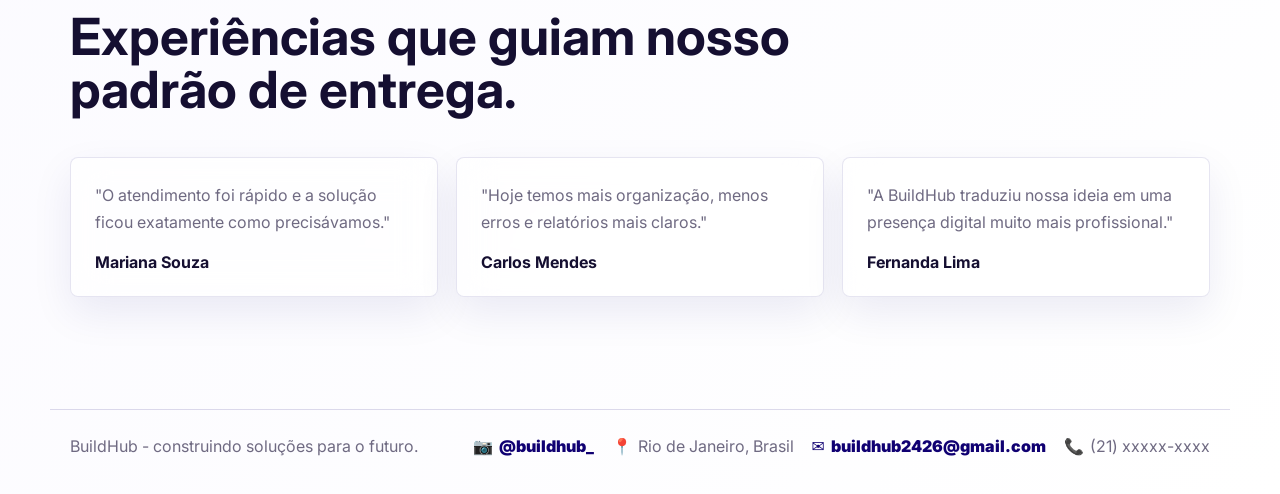
==== commit 5fb75c90: "Add files via upload" ====
--- a/index.html
+++ b/index.html
@@ -1,164 +1,252 @@
-<!DOCTYPE html>
+﻿<!DOCTYPE html>
 <html lang="pt-BR">
 <head>
   <meta charset="UTF-8">
   <meta name="viewport" content="width=device-width, initial-scale=1.0">
-  <title>BuildHub | Sistemas sob medida</title>
-  <meta name="description" content="BuildHub desenvolve sistemas desktop sob medida com foco em produtividade, organizacao e controle operacional.">
+  <meta name="description" content="BuildHub - desenvolvimento de sites, sistemas web, landing pages e expêriencias digitais premium.">
+  <title>BuildHub | Tecnologia para marcas que constroem o futuro</title>
   <link rel="preconnect" href="https://fonts.googleapis.com">
   <link rel="preconnect" href="https://fonts.gstatic.com" crossorigin>
-  <link href="https://fonts.googleapis.com/css2?family=Manrope:wght@400;500;700;800&family=Orbitron:wght@600;700&display=swap" rel="stylesheet">
-  <link rel="stylesheet" href="css/style.css">
+  <link href="https://fonts.googleapis.com/css2?family=Inter:wght@400;500;600;700;800;900&family=Manrope:wght@400;500;700;800&display=swap" rel="stylesheet">
+  <link rel="stylesheet" href="style.css">
+  <script>if (localStorage.getItem("buildhub_theme") === "dark") document.documentElement.classList.add("dark-theme");</script>
 </head>
 <body>
-  <header class="header">
-    <div class="container nav">
-      <a class="logo" href="#home">
-        <span class="logo-mark"></span>
-        <span class="logo-text">BuildHub</span>
+  <div class="loader" id="loader" aria-label="Carregando site">
+    <span class="brand-symbol" id="brandSymbol"><img src="assets/images/logobranca.png" alt="" aria-hidden="true"><span class="brand-fallback">BH</span></span>
+    <div class="loader-line"></div>
+  </div>
+    <div class="loader-line"></div>
+  </div>
+
+  <div class="custom-cursor" id="customCursor" aria-hidden="true"></div>
+  <canvas id="particleCanvas" aria-hidden="true"></canvas>
+  <div class="floating-grid" id="floatingGrid" aria-hidden="true"></div>
+
+  <header class="site-header" id="siteHeader">
+    <nav class="navbar" aria-label="Navegação principal">
+      <a class="brand" href="#home" aria-label="BuildHub ini
+      cio">
+        <span class="brand-symbol" id="brandSymbol"><img src="assets/images/logobranca.png" alt="" aria-hidden="true"><span class="brand-fallback">BH</span></span>
+        <span class="brand-text" id="brandText">BuildHub</span>
       </a>
-      <nav class="menu" aria-label="Navegacao principal">
-        <a href="#sobre">Sobre</a>
-        <a href="#servicos">Servicos</a>
+
+      <button class="nav-toggle" id="navToggle" type="button" aria-label="Abrir menu" aria-expanded="false">
+        <span></span>
+        <span></span>
+        <span></span>
+      </button>
+
+      <div class="nav-menu" id="navMenu">
+        <a href="#home">Home</a>
+        <a href="#quem-somos">Quem somos?</a>
+        <a href="#servicos">Serviços</a>
         <a href="#processo">Processo</a>
-        <a href="#faq">FAQ</a>
-        <a href="#contato">Contato</a>
-      </nav>
-    </div>
+        <a href="#portfolio">Portfólio</a>
+        <a href="login.html" class="nav-login">Login</a>
+      </div>
+      <button class="theme-toggle" id="themeToggle" type="button" aria-label="Ativar tema escuro" title="Ativar tema escuro">🌙</button>
+    </nav>
   </header>
 
   <main>
     <section class="hero section" id="home">
-      <div class="container hero-layout">
-        <div class="hero-copy">
-          <span class="tag">BuildHub | Sistemas desktop</span>
-          <h1>Transformamos ideias em sistemas eficientes</h1>
-          <p>A BuildHub desenvolve sistemas desktop sob medida, oferecendo solucoes praticas e eficientes para empresas.</p>
-          <a class="button button-primary" href="#contato">Falar com a BuildHub</a>
+      <div class="hero-content reveal">
+        <p class="eyebrow">BuildHub</p>
+        <h1>Construir para expandir no digital</h1>
+        <p class="hero-copy">Cada projeto começa com uma conversa. Ouvimos suas ideias, analisamos suas necessidades e desenvolvemos uma solução digital que reflita exatamente o que você imaginou.</p>
+        <div class="hero-actions">
+          <a href="login.html" class="btn btn-primary magnetic">Falar com a BuildHub</a>
+          <a href="#portfolio" class="btn btn-ghost magnetic">Ver projetos</a>
         </div>
       </div>
-    </section>
-
-    <section class="section" id="sobre">
-      <div class="container">
-        <span class="tag">Sobre a empresa</span>
-        <h2>Solucao pratica para rotinas que precisam de organizacao real</h2>
-        <p>Desenvolvemos sistemas sob medida, de acordo com a necessidade do cliente, melhorando organizacao e desempenho empresarial.</p>
-      </div>
-    </section>
-
-    <section class="section" id="servicos">
-      <div class="container">
-        <span class="tag">Servicos</span>
-        <h2>O que a BuildHub entrega para sua empresa</h2>
-        <div class="services-grid">
-          <article class="service-card">
-            <h3>Desenvolvimento de sistemas</h3>
-            <p>Aplicacoes desktop estruturadas para atender a operacao da empresa com seguranca.</p>
+
+      <div class="hero-orbit reveal">
+        <div class="interface-preview glass">
+          <div class="preview-topbar">
+            <span></span>
+            <span></span>
+            <span></span>
+          </div>
+          <div class="preview-grid">
+            <div class="preview-panel main" data-preview-metric data-target="3" data-progress="86">
+              <div class="preview-metric-number"><span class="preview-metric-value">0</span><span class="preview-metric-suffix">+</span></div>
+              <span class="preview-metric-label">Projetos entregues</span>
+              <div class="preview-metric-bar" aria-hidden="true"><span class="preview-metric-bar-fill"></span></div>
+            </div>
+            <div class="preview-panel" data-preview-metric data-target="100" data-progress="100">
+              <div class="preview-metric-number"><span class="preview-metric-value">0</span><span class="preview-metric-suffix">%</span></div>
+              <span class="preview-metric-label">Clientes satisfeitos</span>
+              <div class="preview-metric-bar" aria-hidden="true"><span class="preview-metric-bar-fill"></span></div>
+            </div>
+            <div class="preview-panel" data-preview-metric data-target="3" data-progress="74">
+              <div class="preview-metric-number"><span class="preview-metric-value">0</span><span class="preview-metric-suffix">+</span></div>
+              <span class="preview-metric-label">Empresas alcançadas</span>
+              <div class="preview-metric-bar" aria-hidden="true"><span class="preview-metric-bar-fill"></span></div>
+            </div>
+            <div class="preview-panel wide" data-preview-chart aria-label="Evolução da BuildHub">
+              <span class="preview-chart-label">Crescimento da BuildHub</span>
+              <div class="preview-chart-bars" aria-hidden="true">
+                <span class="preview-chart-bar" style="--bar-height: 35%"></span>
+                <span class="preview-chart-bar" style="--bar-height: 58%"></span>
+                <span class="preview-chart-bar" style="--bar-height: 46%"></span>
+                <span class="preview-chart-bar" style="--bar-height: 76%"></span>
+                <span class="preview-chart-bar" style="--bar-height: 94%"></span>
+              </div>
+            </div>
+          </div>
+          <div class="preview-glow"></div>
+        </div>
+      </div>
+
+      <div class="services-strip reveal">
+        <article>
+          <span class="icon">01</span>
+          <h3>Desenvolvimento Web</h3>
+          <p>Sites rápidos, responsivos e pensados para conversão.</p>
+        </article>
+        <article>
+          <span class="icon">02</span>
+          <h3>Sistemas</h3>
+          <p>Painéis e automações que organizam processos digitais.</p>
+        </article>
+        <article>
+          <span class="icon">03</span>
+          <h3>Landing Pages</h3>
+          <p>Páginas focadas em campanhas, leads e lançamentos.</p>
+        </article>
+        <article>
+          <span class="icon">04</span>
+          <h3>UI/UX Design</h3>
+          <p>Interfaces elegantes, claras e preparadas para escala.</p>
+        </article>
+      </div>
+    </section>
+
+    <section class="section about" id="quem-somos">
+      <div class="section-heading reveal">
+        <p class="eyebrow">Quem somos?</p>
+        <h2>Uma empresa criada para unir engenharia, design e crescimento.</h2>
+        <p>A BuildHub nasceu para atender empresas que precisam de presença digital com acabamento premium e base técnica sólida.</p>
+      </div>
+
+      <div class="about-grid">
+        <article class="about-story glass reveal">
+          <h3>História da BuildHub</h3>
+          <p>Fundada por estudantes do ensino médio, a BuildHub atua como uma ponte entre a ambição de marcas modernas e a execução técnica necessária para lançar experiências confiáveis.</p>
+          <p>Cada projeto passa por descoberta, arquitetura, design, desenvolvimento e acompanhamento, mantendo clareza em cada etapa.</p>
+        </article>
+
+        <div class="values">
+          <article class="value-card reveal">
+            <span>Missão</span>
+            <p>Construir plataformas digitais que aceleram negócios e tornam tecnologia mais acessível.</p>
           </article>
-          <article class="service-card">
-            <h3>Solucoes personalizadas</h3>
-            <p>Recursos construidos de acordo com o fluxo, processo e objetivo do cliente.</p>
+          <article class="value-card reveal">
+            <span>Visão</span>
+            <p>Ser referencia em experiências web elegantes, escaláveis e orientadas a resultado.</p>
           </article>
-          <article class="service-card">
-            <h3>Automacao de processos</h3>
-            <p>Reducao de tarefas repetitivas com mais velocidade, controle e produtividade.</p>
+          <article class="value-card reveal">
+            <span>Valores</span>
+            <p>Clareza, performance, parceria, qualidade visual e responsabilidade técnica.</p>
           </article>
         </div>
-      </div>
-    </section>
-
-    <section class="section" id="processo">
-      <div class="container">
-        <span class="tag">Como trabalhamos</span>
-        <h2>Processo de desenvolvimento</h2>
-        <div class="process-grid">
-          <article class="process-card"><strong>01</strong><h3>Levantamento de requisitos</h3><p>Entendemos as necessidades e dores da operacao.</p></article>
-          <article class="process-card"><strong>02</strong><h3>Planejamento do sistema</h3><p>Definimos estrutura, fluxo e entregas de forma clara.</p></article>
-          <article class="process-card"><strong>03</strong><h3>Desenvolvimento</h3><p>Construimos a solucao com foco em usabilidade e eficiencia.</p></article>
-          <article class="process-card"><strong>04</strong><h3>Testes</h3><p>Validamos os recursos para reduzir falhas e retrabalho.</p></article>
-          <article class="process-card"><strong>05</strong><h3>Entrega e suporte</h3><p>Implantamos o sistema e acompanhamos o uso com suporte.</p></article>
-        </div>
-      </div>
-    </section>
-
-    <section class="section">
-      <div class="container tech-grid">
-        <article class="content-card">
-          <span class="tag">Tecnologias utilizadas</span>
-          <h2>Base moderna para sistemas rapidos e seguros</h2>
-          <ul class="list list-tags">
-            <li>Java Script</li>
-            <li>CSS e HTML</li>
-            <li>Banco de Dados</li>
+      </div
+        
+    </section>
+
+    <section class="section portfolio" id="portfolio">
+      <div class="section-heading reveal">
+        <p class="eyebrow">Portfólio</p>
+        <h2>Projetos demonstrativos com identidade própria.</h2>
+        <p>Três conceitos fictícios criados para demonstrar como a BuildHub adapta estratégia, interface e tecnologia para segmentos diferentes.</p>
+      </div>
+
+      <div class="filter-bar reveal" role="list" aria-label="Categorias de portfolio">
+        <button class="filter-btn active" data-filter="all" type="button">Todos</button>
+        <button class="filter-btn" data-filter="games" type="button">Games</button>
+        <button class="filter-btn" data-filter="security" type="button">Tecnologia</button>
+        <button class="filter-btn" data-filter="store" type="button">E-commerce</button>
+      </div>
+
+      <div class="project-grid premium-project-grid" id="projectGrid"></div>
+    </section>
+
+    <section class="section process-section" id="processo">
+      <div class="section-heading reveal">
+        <p class="eyebrow">Como trabalhamos?</p>
+        <h2>Processo claro do primeiro briefing a entrega.</h2>
+        <p>Da conversa inicial ao suporte, cada etapa existe para reduzir ruído, alinhar expectativas e transformar necessidades reais em produto digital.</p>
+      </div>
+      <div class="process-grid-main reveal">
+        <article><strong>01</strong><h3>Levantamento</h3><p>Compreendemos objetivos, rotina, público e desafios do cliente para orientar a solução.</p></article>
+        <article><strong>02</strong><h3>Planejamento</h3><p>Definimos estrutura, funcionalidades, prioridades e organização das informações.</p></article>
+        <article><strong>03</strong><h3>Desenvolvimento</h3><p>Construímos interfaces responsivas com foco em usabilidade, desempenho e experiência.</p></article>
+        <article><strong>04</strong><h3>Testes</h3><p>Validamos fluxos, telas, formulários e detalhes responsivos antes da entrega final.</p></article>
+        <article><strong>05</strong><h3>Entrega e suporte</h3><p>Disponibilizamos a versão final e acompanhamos ajustes iniciais para garantir estabilidade.</p></article>
+      </div>
+    </section>
+
+    <section class="section insights-section" id="servicos">
+      <div class="insights-grid">
+        <article class="content-card glass reveal">
+          <p class="eyebrow">Tecnologias utilizadas</p>
+          <h2>Base moderna para sites e sistemas rápidos.</h2>
+          <ul class="feature-list">
+            <li>HTML, CSS e JavaScript</li>
+            <li>LocalStorage para simulações de painel e login</li>
+            <li>Boas práticas de performance, acessibilidade e SEO técnico</li>
           </ul>
         </article>
-        <article class="content-card">
-          <span class="tag">Beneficios para o cliente</span>
-          <h2>Mais controle em cada etapa da operacao</h2>
-          <ul class="list">
-            <li>Organizacao de dados</li>
-            <li>Reducao de erros</li>
-            <li>Mais produtividade</li>
-            <li>Melhor controle de processos</li>
+        <article class="content-card glass reveal">
+          <p class="eyebrow">Benefícios</p>
+          <h2>Mais clareza, eficiência e controle no projeto.</h2>
+          <ul class="feature-list">
+            <li>Processo transparente e organizado</li>
+            <li>Redução de retrabalho e erros de comunicação</li>
+            <li>Experiência visual profissional em todos os dispositivos</li>
           </ul>
         </article>
       </div>
     </section>
 
-    <section class="section metrics">
-      <div class="container metrics-grid">
-        <article class="metric-card"><strong class="counter" data-target="1">0</strong><span>projeto entregue</span></article>
-        <article class="metric-card"><strong class="counter" data-target="5">0</strong><span>clientes atendidos</span></article>
-      </div>
-    </section>
-
-    <section class="section">
-      <div class="container">
-        <span class="tag">Depoimentos</span>
-        <h2>O que dizem sobre a BuildHub</h2>
-        <div class="testimonials-grid">
-          <article class="testimonial"><p>"O sistema desenvolvido facilitou nosso controle interno."</p><strong>Mariana Souza</strong></article>
-          <article class="testimonial"><p>"O atendimento foi rapido e a solucao ficou exatamente como precisavamos."</p><strong>Carlos Mendes</strong></article>
-          <article class="testimonial"><p>"Hoje temos mais organizacao, menos erros e relatorios mais claros."</p><strong>Fernanda Lima</strong></article>
-        </div>
-      </div>
-    </section>
-
-    <section class="section" id="faq">
-      <div class="container">
-        <span class="tag">FAQ</span>
-        <h2>Perguntas frequentes</h2>
-        <details><summary>Quanto custa um sistema?</summary><p>O valor depende das funcionalidades, da complexidade e do escopo do projeto.</p></details>
-        <details><summary>Quanto tempo demora?</summary><p>O prazo varia conforme a necessidade, mas cada projeto recebe planejamento definido.</p></details>
-        <details><summary>Voces oferecem suporte?</summary><p>Sim. A BuildHub oferece suporte para acompanhar a entrega e o uso do sistema.</p></details>
-      </div>
-    </section>
-
-    <section class="section" id="contato">
-      <div class="container">
-        <span class="tag">Entre em contato</span>
-        <h2>Vamos tirar sua ideia do papel</h2>
-        <p>Conte qual processo voce quer melhorar e vamos pensar em uma solucao sob medida para sua empresa.</p>
-        <a class="button button-secondary" href="https://wa.me/5500000000000" target="_blank" rel="noreferrer">WhatsApp</a>
-        <form class="contact-form">
-          <label for="nome">Nome</label>
-          <input id="nome" name="nome" type="text" placeholder="Seu nome" required>
-          <label for="email">Email</label>
-          <input id="email" name="email" type="email" placeholder="voce@empresa.com" required>
-          <label for="mensagem">Mensagem</label>
-          <textarea id="mensagem" name="mensagem" rows="5" placeholder="Descreva o sistema que voce precisa" required></textarea>
-          <button class="button button-primary" type="submit">Enviar mensagem</button>
-        </form>
-      </div>
-    </section>
-  </main>
+      </div>
+    </section>
+
+    <section class="section testimonials-section">
+      <div class="section-heading reveal">
+        <p class="eyebrow">Depoimentos</p>
+        <h2>Experiências que guiam nosso padrão de entrega.</h2>
+      </div>
+      <div class="testimonials-grid-main reveal">
+        <article><p>"O atendimento foi rápido e a solução ficou exatamente como precisávamos."</p><strong>Mariana Souza</strong></article>
+        <article><p>"Hoje temos mais organização, menos erros e relatórios mais claros."</p><strong>Carlos Mendes</strong></article>
+        <article><p>"A BuildHub traduziu nossa ideia em uma presença digital muito mais profissional."</p><strong>Fernanda Lima</strong></article>
+      </div>
+    </section>
 
   <footer class="footer">
-    <div class="container">
-      <p>BuildHub - construindo solucoes para o futuro.</p>
-      <a href="#home">Voltar ao topo</a>
-    </div>
+    <p>BuildHub - construindo soluções para o futuro.</p>
+    <ul class="footer-contact-list" aria-label="Informações de contato">
+      <li><a class="footer-contact-link" href="https://www.instagram.com/buildhub_" target="_blank" rel="noopener noreferrer"><span aria-hidden="true">📷</span> @buildhub_</a></li>
+      <li><span class="footer-contact-item"><span aria-hidden="true">📍</span> Rio de Janeiro, Brasil</span></li>
+      <li><a class="footer-contact-link" href="mailto:buildhub2426@gmail.com"><span aria-hidden="true">✉️</span> buildhub2426@gmail.com</a></li>
+      <!-- TODO: preencher número completo do telefone. -->
+      <li><span class="footer-contact-item"><span aria-hidden="true">📞</span> (21) xxxxx-xxxx</span></li>
+    </ul>
   </footer>
+
+  <div class="project-modal" id="projectModal" aria-hidden="true" role="dialog" aria-modal="true">
+    <div class="modal-backdrop" data-close-modal></div>
+    <article class="modal-card glass">
+      <button class="modal-close" type="button" data-close-modal aria-label="Fechar modal">x</button>
+      <div id="modalContent"></div>
+    </article>
+  </div>
+
+  <div class="toast" id="toast" role="status" aria-live="polite"></div>
+  <button class="to-top" id="toTop" type="button" aria-label="Voltar ao topo">^</button>
+
+  <script src="script.js"></script>
 </body>
 </html>
--- a/style.css
+++ b/style.css
@@ -0,0 +1,2077 @@
+:root {
+  --primary: #100072;
+  --primary-soft: rgba(16, 0, 114, 0.7);
+  --ink: #150f31;
+  --text-color: #150f31;
+  --muted: #6f6a82;
+  --line: rgba(16, 0, 114, 0.14);
+  --white: #ffffff;
+  --glass: rgba(255, 255, 255, 0.72);
+  --glow: rgba(93, 70, 255, 0.35);
+  --cyan: #5ce1e6;
+  --rose: #ff6ac2;
+  --radius: 8px;
+  --shadow: 0 22px 70px rgba(16, 0, 114, 0.16);
+  --max-width: 1180px;
+}
+
+* {
+  box-sizing: border-box;
+}
+
+html {
+  scroll-behavior: smooth;
+}
+
+body {
+  margin: 0;
+  min-height: 100vh;
+  color: var(--text-color);
+  font-family: Inter, ui-sans-serif, system-ui, -apple-system, BlinkMacSystemFont, "Segoe UI", Arial, sans-serif;
+  background:
+    radial-gradient(circle at 12% 18%, rgba(92, 225, 230, 0.17), transparent 27%),
+    radial-gradient(circle at 88% 8%, rgba(255, 106, 194, 0.12), transparent 24%),
+    linear-gradient(135deg, #ffffff 0%, #f8f7ff 48%, #ffffff 100%);
+  overflow-x: hidden;
+}
+
+html.dark-theme body {
+  --ink: #f5f5f5;
+  --text-color: #f5f5f5;
+  --muted: #d2cfe0;
+  --line: rgba(220, 215, 255, 0.3);
+  background: #0d0920;
+}
+
+body.menu-open,
+body.modal-open {
+  overflow: hidden;
+}
+
+a {
+  color: inherit;
+  text-decoration: none;
+}
+
+button,
+input,
+textarea {
+  font: inherit;
+}
+
+button {
+  cursor: pointer;
+}
+
+::selection {
+  color: var(--white);
+  background: var(--primary);
+}
+
+#particleCanvas,
+.floating-grid {
+  position: fixed;
+  inset: 0;
+  pointer-events: none;
+  z-index: -2;
+}
+
+.floating-grid {
+  z-index: -1;
+  overflow: hidden;
+}
+
+.float-block {
+  position: absolute;
+  width: 10px;
+  height: 10px;
+  border: 1px solid rgba(16, 0, 114, 0.16);
+  background: rgba(255, 255, 255, 0.38);
+  box-shadow: 0 0 16px rgba(16, 0, 114, 0.08);
+  transform: translate3d(0, 0, 0) rotate(0deg);
+  transition: transform 900ms cubic-bezier(0.16, 1, 0.3, 1), opacity 900ms ease, border-color 900ms ease;
+  animation: floatBlock 8s ease-in-out infinite;
+}
+
+.float-block.scatter {
+  opacity: 0.42;
+  border-color: rgba(92, 225, 230, 0.42);
+}
+
+.loader {
+  position: fixed;
+  inset: 0;
+  z-index: 1000;
+  display: grid;
+  place-items: center;
+  gap: 18px;
+  align-content: center;
+  color: var(--primary);
+  background: var(--white);
+  transition: opacity 600ms ease, visibility 600ms ease;
+}
+
+.loader.done {
+  opacity: 0;
+  visibility: hidden;
+}
+
+.loader-mark {
+  display: grid;
+  width: 74px;
+  height: 74px;
+  place-items: center;
+  border: 2px solid var(--primary);
+  border-radius: var(--radius);
+  font-weight: 900;
+  letter-spacing: 0;
+  animation: loaderPulse 1.2s ease-in-out infinite;
+}
+
+.loader-line {
+  width: 160px;
+  height: 3px;
+  overflow: hidden;
+  border-radius: 20px;
+  background: rgba(16, 0, 114, 0.12);
+}
+
+.loader-line::after {
+  display: block;
+  width: 42%;
+  height: 100%;
+  content: "";
+  background: linear-gradient(90deg, var(--primary), var(--cyan));
+  animation: loadLine 1s ease-in-out infinite;
+}
+
+.custom-cursor {
+  position: fixed;
+  top: 0;
+  left: 0;
+  z-index: 999;
+  width: 18px;
+  height: 18px;
+  pointer-events: none;
+  border: 1px solid rgba(16, 0, 114, 0.55);
+  border-radius: 50%;
+  transform: translate(-50%, -50%);
+  transition: width 160ms ease, height 160ms ease, border-color 160ms ease, background 160ms ease;
+  mix-blend-mode: multiply;
+}
+
+.custom-cursor.active {
+  width: 36px;
+  height: 36px;
+  border-color: rgba(92, 225, 230, 0.65);
+  background: rgba(92, 225, 230, 0.12);
+}
+
+.site-header {
+  position: fixed;
+  top: 14px;
+  left: 0;
+  right: 0;
+  z-index: 100;
+  padding: 0 20px;
+}
+
+.navbar {
+  display: flex;
+  align-items: center;
+  justify-content: space-between;
+  max-width: var(--max-width);
+  min-height: 72px;
+  margin: 0 auto;
+  padding: 12px 14px 12px 18px;
+  border: 1px solid rgba(255, 255, 255, 0.68);
+  border-radius: var(--radius);
+  background: rgba(255, 255, 255, 0.72);
+  box-shadow: 0 18px 55px rgba(16, 0, 114, 0.12);
+  backdrop-filter: blur(18px);
+}
+
+.brand {
+  display: inline-flex;
+  align-items: center;
+  gap: 12px;
+  min-width: 0;
+  color: var(--primary);
+  font-weight: 900;
+}
+
+.brand-symbol {
+  display: grid;
+  width: 42px;
+  height: 42px;
+  place-items: center;
+  flex: 0 0 auto;
+  color: var(--white);
+  border-radius: var(--radius);
+  background: var(--primary);
+  box-shadow: 0 12px 28px rgba(16, 0, 114, 0.28);
+}
+
+.brand-text {
+  display: inline-flex;
+  font-size: 1.35rem;
+  letter-spacing: 0;
+  text-transform: uppercase;
+}
+
+.brand-text span {
+  display: inline-block;
+  transform-origin: 50% 70%;
+}
+
+.brand-text span.logo-pop {
+  animation: logoPop 480ms ease;
+}
+
+.nav-menu {
+  display: flex;
+  align-items: center;
+  gap: 6px;
+}
+
+.nav-menu.single-link {
+  display: flex;
+  position: static;
+  padding: 0;
+  border: 0;
+  background: transparent;
+  box-shadow: none;
+  opacity: 1;
+  pointer-events: auto;
+  transform: none;
+}
+
+.nav-menu a {
+  padding: 10px 14px;
+  color: rgba(21, 15, 49, 0.76);
+  border-radius: var(--radius);
+  font-size: 0.94rem;
+  font-weight: 700;
+  transition: color 220ms ease, background 220ms ease, transform 220ms ease;
+}
+
+.nav-menu a:hover,
+.nav-menu a.active {
+  color: var(--primary);
+  background: rgba(16, 0, 114, 0.08);
+  transform: translateY(-1px);
+}
+
+.theme-toggle {
+  display: inline-grid;
+  width: 42px;
+  height: 42px;
+  flex: 0 0 42px;
+  place-items: center;
+  padding: 0;
+  border: 1px solid var(--line);
+  border-radius: 50%;
+  background: rgba(255, 255, 255, 0.68);
+  font-size: 1.1rem;
+  line-height: 1;
+  transition: transform 180ms ease, background 180ms ease, border-color 180ms ease;
+}
+
+.theme-toggle:hover {
+  border-color: var(--cyan);
+  background: rgba(92, 225, 230, 0.16);
+  transform: translateY(-2px) rotate(12deg);
+}
+
+.sidebar-theme-toggle {
+  width: 100%;
+  flex-basis: auto;
+  border-radius: var(--radius);
+}
+
+.nav-login {
+  color: var(--white) !important;
+  background: var(--primary) !important;
+  box-shadow: 0 10px 24px rgba(16, 0, 114, 0.2);
+}
+
+.nav-toggle {
+  display: none;
+  width: 44px;
+  height: 44px;
+  border: 0;
+  border-radius: var(--radius);
+  background: rgba(16, 0, 114, 0.08);
+}
+
+.nav-toggle span {
+  display: block;
+  width: 20px;
+  height: 2px;
+  margin: 5px auto;
+  background: var(--primary);
+  transition: transform 240ms ease, opacity 240ms ease;
+}
+
+.section {
+  position: relative;
+  max-width: var(--max-width);
+  margin: 0 auto;
+  padding: 112px 20px;
+}
+
+.hero {
+  display: grid;
+  min-height: 100vh;
+  grid-template-columns: minmax(0, 1.05fr) minmax(320px, 0.95fr);
+  gap: 44px;
+  align-items: center;
+  padding-top: 142px;
+}
+
+.hero-content {
+  position: relative;
+  z-index: 1;
+}
+
+.eyebrow {
+  margin: 0 0 14px;
+  color: var(--primary);
+  font-size: 0.78rem;
+  font-weight: 900;
+  letter-spacing: 0.14em;
+  text-transform: uppercase;
+}
+
+h1,
+h2,
+h3,
+p {
+  margin-top: 0;
+}
+
+h1 {
+  max-width: 760px;
+  margin-bottom: 22px;
+  font-size: clamp(2.65rem, 6vw, 5.75rem);
+  line-height: 0.95;
+  letter-spacing: 0;
+}
+
+h2 {
+  margin-bottom: 16px;
+  font-size: clamp(2rem, 4vw, 3.7rem);
+  line-height: 1.02;
+  letter-spacing: 0;
+}
+
+h3 {
+  margin-bottom: 10px;
+  font-size: 1.1rem;
+}
+
+.hero-copy,
+.section-heading p {
+  max-width: 680px;
+  color: var(--muted);
+  font-size: 1.08rem;
+  line-height: 1.7;
+}
+
+.hero-actions {
+  display: flex;
+  flex-wrap: wrap;
+  gap: 14px;
+  margin-top: 34px;
+}
+
+.btn {
+  position: relative;
+  display: inline-flex;
+  min-height: 48px;
+  align-items: center;
+  justify-content: center;
+  padding: 0 20px;
+  overflow: hidden;
+  border: 1px solid transparent;
+  border-radius: var(--radius);
+  font-weight: 850;
+  transition: transform 220ms ease, box-shadow 220ms ease, border-color 220ms ease, background 220ms ease;
+}
+
+.btn::after {
+  position: absolute;
+  inset: 0;
+  content: "";
+  background: linear-gradient(110deg, transparent, rgba(255, 255, 255, 0.38), transparent);
+  transform: translateX(-120%);
+  transition: transform 500ms ease;
+}
+
+.btn:hover {
+  transform: translateY(-3px);
+}
+
+.btn:hover::after {
+  transform: translateX(120%);
+}
+
+.btn-primary {
+  color: var(--white);
+  background: linear-gradient(135deg, var(--primary), #3517d8);
+  box-shadow: 0 16px 36px rgba(16, 0, 114, 0.25), 0 0 28px rgba(92, 225, 230, 0.14);
+}
+
+.btn-ghost {
+  color: var(--primary);
+  border-color: var(--line);
+  background: rgba(255, 255, 255, 0.6);
+}
+
+.glass {
+  border: 1px solid rgba(255, 255, 255, 0.7);
+  background: var(--glass);
+  box-shadow: var(--shadow);
+  backdrop-filter: blur(18px);
+}
+
+.hero-orbit {
+  perspective: 1000px;
+}
+
+.interface-preview {
+  position: relative;
+  min-height: 440px;
+  padding: 18px;
+  overflow: hidden;
+  border-radius: var(--radius);
+  transform: rotateX(8deg) rotateY(-10deg);
+  animation: deviceFloat 5.5s ease-in-out infinite;
+}
+
+.preview-topbar {
+  display: flex;
+  gap: 8px;
+  margin-bottom: 18px;
+}
+
+.preview-topbar span {
+  width: 10px;
+  height: 10px;
+  border-radius: 50%;
+  background: var(--primary);
+  opacity: 0.75;
+}
+
+.preview-grid {
+  display: grid;
+  grid-template-columns: 1.25fr 0.75fr;
+  gap: 14px;
+}
+
+.preview-panel {
+  min-height: 118px;
+  display: flex;
+  flex-direction: column;
+  justify-content: flex-end;
+  padding: 18px;
+  border: 1px solid rgba(16, 0, 114, 0.09);
+  border-radius: var(--radius);
+  background:
+    linear-gradient(135deg, rgba(16, 0, 114, 0.1), rgba(92, 225, 230, 0.08)),
+    rgba(255, 255, 255, 0.68);
+}
+
+.preview-panel.main {
+  min-height: 250px;
+  justify-content: center;
+  padding: 26px;
+  background:
+    radial-gradient(circle at 70% 28%, rgba(92, 225, 230, 0.42), transparent 18%),
+    linear-gradient(145deg, var(--primary), #2110a2 55%, #ffffff 56%);
+}
+
+.preview-panel.wide {
+  grid-column: 1 / -1;
+  min-height: 126px;
+  justify-content: space-between;
+}
+
+.preview-metric-number {
+  color: var(--primary);
+  font-family: Manrope, Inter, sans-serif;
+  font-size: clamp(1.8rem, 3.4vw, 2.75rem);
+  font-weight: 900;
+  letter-spacing: -0.08em;
+  line-height: 1;
+}
+
+.preview-panel.main .preview-metric-number {
+  color: var(--white);
+  font-size: clamp(3.4rem, 6vw, 5.6rem);
+}
+
+.preview-metric-suffix {
+  margin-left: 3px;
+  color: #111111;
+}
+
+.preview-metric-label,
+.preview-chart-label {
+  margin-top: 10px;
+  color: var(--muted);
+  font-size: 0.72rem;
+  font-weight: 800;
+  letter-spacing: 0.02em;
+}
+
+.preview-panel.main .preview-metric-label {
+  color: rgba(255, 255, 255, 0.86);
+}
+
+.preview-metric-bar {
+  width: 100%;
+  height: 7px;
+  margin-top: 16px;
+  overflow: hidden;
+  border-radius: 999px;
+  background: rgba(16, 0, 114, 0.12);
+}
+
+.preview-panel.main .preview-metric-bar {
+  background: rgba(255, 255, 255, 0.22);
+}
+
+.preview-metric-bar-fill {
+  display: block;
+  width: 0;
+  height: 100%;
+  border-radius: inherit;
+  background: linear-gradient(90deg, #0a0a0a, #3a3a3a);
+  transition: width 2800ms cubic-bezier(0.16, 1, 0.3, 1);
+}
+
+.preview-panel.main .preview-metric-bar-fill {
+  background: linear-gradient(90deg, #050505, #353535);
+}
+
+.preview-metric-bar-fill.is-animated {
+  width: var(--progress);
+}
+
+.preview-chart-label {
+  margin-top: 0;
+  color: var(--primary);
+}
+
+.preview-chart-bars {
+  display: flex;
+  align-items: end;
+  gap: 10px;
+  height: 72px;
+  margin-top: 12px;
+}
+
+.preview-chart-bar {
+  width: 100%;
+  height: 0;
+  border-radius: 8px 8px 3px 3px;
+  background: linear-gradient(180deg, #0a0a0a, #3a3a3a);
+  transition: height 1600ms cubic-bezier(0.16, 1, 0.3, 1);
+}
+
+.preview-panel.wide.is-animated .preview-chart-bar {
+  height: var(--bar-height);
+}
+
+.preview-panel.wide.is-animated .preview-chart-bar:nth-child(2) { transition-delay: 160ms; }
+.preview-panel.wide.is-animated .preview-chart-bar:nth-child(3) { transition-delay: 320ms; }
+.preview-panel.wide.is-animated .preview-chart-bar:nth-child(4) { transition-delay: 480ms; }
+.preview-panel.wide.is-animated .preview-chart-bar:nth-child(5) { transition-delay: 640ms; }
+
+.preview-glow {
+  position: absolute;
+  right: -80px;
+  bottom: -80px;
+  width: 230px;
+  height: 230px;
+  border-radius: 50%;
+  background: rgba(92, 225, 230, 0.2);
+  filter: blur(10px);
+}
+
+.services-strip {
+  display: grid;
+  grid-column: 1 / -1;
+  grid-template-columns: repeat(4, 1fr);
+  gap: 14px;
+}
+
+.services-strip article,
+.value-card,
+.project-card,
+.info-card,
+.stat-card,
+.dashboard-panel {
+  border: 1px solid rgba(16, 0, 114, 0.1);
+  border-radius: var(--radius);
+  background: rgba(255, 255, 255, 0.68);
+  box-shadow: 0 16px 42px rgba(16, 0, 114, 0.08);
+}
+
+.services-strip article {
+  padding: 22px;
+  transition: transform 240ms ease, box-shadow 240ms ease, border-color 240ms ease;
+}
+
+.services-strip article:hover,
+.value-card:hover,
+.project-card:hover {
+  border-color: rgba(16, 0, 114, 0.22);
+  box-shadow: 0 22px 55px rgba(16, 0, 114, 0.14);
+  transform: translateY(-6px);
+}
+
+.icon {
+  display: inline-grid;
+  width: 36px;
+  height: 36px;
+  place-items: center;
+  margin-bottom: 18px;
+  color: var(--white);
+  border-radius: var(--radius);
+  background: var(--primary);
+  font-size: 0.75rem;
+  font-weight: 900;
+}
+
+.services-strip p,
+.value-card p,
+.project-card p,
+.timeline p {
+  color: var(--muted);
+  line-height: 1.6;
+}
+
+.section-heading {
+  max-width: 780px;
+  margin-bottom: 42px;
+}
+
+.about-grid {
+  display: grid;
+  grid-template-columns: 1.05fr 0.95fr;
+  gap: 20px;
+}
+
+.about-story {
+  padding: 34px;
+  border-radius: var(--radius);
+}
+
+.about-story p {
+  color: var(--muted);
+  line-height: 1.75;
+}
+
+.values {
+  display: grid;
+  gap: 14px;
+}
+
+.value-card {
+  padding: 24px;
+  transition: transform 240ms ease, box-shadow 240ms ease, border-color 240ms ease;
+}
+
+.value-card span {
+  display: block;
+  margin-bottom: 8px;
+  color: var(--primary);
+  font-weight: 900;
+}
+
+.timeline {
+  position: relative;
+  display: grid;
+  grid-template-columns: repeat(4, 1fr);
+  gap: 18px;
+  margin-top: 38px;
+}
+
+.timeline::before {
+  position: absolute;
+  top: 25px;
+  left: 5%;
+  right: 5%;
+  height: 2px;
+  content: "";
+  background: linear-gradient(90deg, transparent, var(--primary), transparent);
+}
+
+.timeline-item {
+  position: relative;
+  padding-top: 58px;
+}
+
+.timeline-item::before {
+  position: absolute;
+  top: 16px;
+  left: 0;
+  width: 20px;
+  height: 20px;
+  content: "";
+  border: 4px solid var(--white);
+  border-radius: 50%;
+  background: var(--primary);
+  box-shadow: 0 0 0 6px rgba(16, 0, 114, 0.12);
+}
+
+.timeline-item span {
+  color: var(--primary);
+  font-weight: 900;
+}
+
+.filter-bar {
+  display: flex;
+  flex-wrap: wrap;
+  gap: 10px;
+  margin-bottom: 26px;
+}
+
+.filter-btn {
+  min-height: 42px;
+  padding: 0 14px;
+  color: var(--primary);
+  border: 1px solid var(--line);
+  border-radius: var(--radius);
+  background: rgba(255, 255, 255, 0.7);
+  font-weight: 800;
+  transition: color 220ms ease, background 220ms ease, transform 220ms ease;
+}
+
+.filter-btn:hover,
+.filter-btn.active {
+  color: var(--white);
+  background: var(--primary);
+  transform: translateY(-2px);
+}
+
+.project-grid {
+  display: grid;
+  grid-template-columns: repeat(3, 1fr);
+  gap: 18px;
+}
+
+.project-card {
+  position: relative;
+  min-height: 330px;
+  padding: 0;
+  overflow: hidden;
+  cursor: pointer;
+  text-align: left;
+  transition: transform 240ms ease, box-shadow 240ms ease, opacity 220ms ease;
+}
+
+.project-card:focus-visible {
+  outline: 3px solid rgba(92, 225, 230, 0.7);
+  outline-offset: 3px;
+}
+
+.project-card[hidden] {
+  display: none;
+}
+
+.project-visual {
+  position: relative;
+  min-height: 190px;
+  overflow: hidden;
+  background: linear-gradient(135deg, var(--primary), #3c21e7);
+}
+
+.project-visual::before,
+.project-visual::after {
+  position: absolute;
+  content: "";
+  border-radius: var(--radius);
+  background: rgba(255, 255, 255, 0.82);
+}
+
+.project-visual::before {
+  top: 28px;
+  left: 28px;
+  width: 52%;
+  height: 24px;
+}
+
+.project-visual::after {
+  right: 28px;
+  bottom: 28px;
+  width: 38%;
+  height: 86px;
+  opacity: 0.78;
+}
+
+.project-card:nth-child(2n) .project-visual {
+  background: linear-gradient(135deg, #ffffff, #e9e7ff 35%, var(--primary));
+}
+
+.project-body {
+  padding: 22px;
+}
+
+.project-category {
+  display: inline-flex;
+  margin-bottom: 12px;
+  color: var(--primary);
+  font-size: 0.76rem;
+  font-weight: 900;
+  text-transform: uppercase;
+}
+
+.project-hover {
+  position: absolute;
+  inset: auto 14px 14px 14px;
+  padding: 16px;
+  color: var(--white);
+  border-radius: var(--radius);
+  background: rgba(16, 0, 114, 0.88);
+  opacity: 0;
+  transform: translateY(12px);
+  transition: opacity 240ms ease, transform 240ms ease;
+}
+
+.project-card:hover .project-hover {
+  opacity: 1;
+  transform: translateY(0);
+}
+
+.contact-layout {
+  display: grid;
+  grid-template-columns: minmax(0, 1fr) 360px;
+  gap: 22px;
+  align-items: start;
+}
+
+.contact-form,
+.login-card {
+  padding: 28px;
+  border-radius: var(--radius);
+}
+
+.form-row {
+  display: grid;
+  gap: 8px;
+  margin-bottom: 16px;
+}
+
+label {
+  color: var(--ink);
+  font-size: 0.9rem;
+  font-weight: 800;
+}
+
+input,
+textarea {
+  width: 100%;
+  border: 1px solid rgba(16, 0, 114, 0.13);
+  border-radius: var(--radius);
+  background: rgba(255, 255, 255, 0.78);
+  color: var(--ink);
+  outline: 0;
+  transition: border-color 220ms ease, box-shadow 220ms ease, transform 220ms ease;
+}
+
+input {
+  min-height: 48px;
+  padding: 0 14px;
+}
+
+textarea {
+  resize: vertical;
+  padding: 14px;
+}
+
+input:focus,
+textarea:focus {
+  border-color: rgba(16, 0, 114, 0.5);
+  box-shadow: 0 0 0 4px rgba(16, 0, 114, 0.08);
+}
+
+.form-row.error input,
+.form-row.error textarea {
+  border-color: #d82148;
+}
+
+.form-row small {
+  min-height: 16px;
+  color: #d82148;
+  font-size: 0.78rem;
+}
+
+.contact-info {
+  display: grid;
+  gap: 14px;
+}
+
+.info-card {
+  padding: 22px;
+}
+
+.info-label {
+  display: block;
+  margin-bottom: 8px;
+  color: var(--muted);
+  font-size: 0.82rem;
+  font-weight: 800;
+}
+
+.socials {
+  display: flex;
+  gap: 10px;
+}
+
+.socials a {
+  display: grid;
+  width: 48px;
+  height: 48px;
+  place-items: center;
+  color: var(--white);
+  border-radius: var(--radius);
+  background: var(--primary);
+  font-weight: 900;
+  box-shadow: 0 14px 28px rgba(16, 0, 114, 0.18);
+  transition: transform 220ms ease;
+}
+
+.socials a:hover {
+  transform: translateY(-4px) rotate(-2deg);
+}
+
+.login-section {
+  padding-bottom: 130px;
+}
+
+.login-shell {
+  display: grid;
+  place-items: center;
+}
+
+.login-card {
+  width: min(100%, 430px);
+}
+
+.login-badge {
+  display: grid;
+  width: 58px;
+  height: 58px;
+  place-items: center;
+  margin-bottom: 18px;
+  color: var(--white);
+  border-radius: var(--radius);
+  background: var(--radius);
+  font-weight: 900;
+}
+.login-badge img {
+  width: 100%;
+  height: 100%;
+  object-fit: contain;
+}
+.password-field {
+  display: flex;
+  border: 1px solid rgba(16, 0, 114, 0.13);
+  border-radius: var(--radius);
+  background: rgba(255, 255, 255, 0.78);
+}
+
+.password-field input {
+  border: 0;
+  background: transparent;
+}
+
+.password-field button {
+  min-width: 58px;
+  border: 0;
+  color: var(--primary);
+  background: transparent;
+  font-weight: 900;
+}
+
+.remember {
+  display: flex;
+  align-items: center;
+  gap: 10px;
+  margin-bottom: 20px;
+  color: var(--muted);
+}
+
+.remember input {
+  width: 18px;
+  min-height: 18px;
+}
+
+.dashboard-section {
+  min-height: 100vh;
+  padding: 110px 20px 40px;
+  grid-template-columns: 280px minmax(0, 1fr);
+  gap: 18px;
+  max-width: 1320px;
+  margin: 0 auto;
+}
+
+.dashboard-section:not([hidden]) {
+  display: grid;
+}
+
+.sidebar {
+  position: sticky;
+  top: 108px;
+  height: calc(100vh - 130px);
+  display: flex;
+  flex-direction: column;
+  gap: 22px;
+  padding: 18px;
+  border-radius: var(--radius);
+}
+
+.dashboard-brand {
+  padding-bottom: 18px;
+  border-bottom: 1px solid var(--line);
+}
+
+.sidebar nav {
+  display: grid;
+  gap: 8px;
+}
+
+.sidebar nav button {
+  min-height: 46px;
+  padding: 0 14px;
+  color: rgba(21, 15, 49, 0.78);
+  border: 0;
+  border-radius: var(--radius);
+  background: transparent;
+  text-align: left;
+  font-weight: 850;
+}
+
+.sidebar nav button.active,
+.sidebar nav button:hover {
+  color: var(--white);
+  background: var(--primary);
+}
+
+.sidebar #logoutButton {
+  margin-top: auto;
+}
+
+.dashboard-main {
+  min-width: 0;
+}
+
+.dashboard-top {
+  display: flex;
+  align-items: center;
+  justify-content: space-between;
+  gap: 16px;
+  margin-bottom: 20px;
+}
+
+.dashboard-top h2 {
+  margin-bottom: 0;
+}
+
+.status-pill {
+  display: inline-flex;
+  align-items: center;
+  min-height: 38px;
+  padding: 0 14px;
+  color: var(--primary);
+  border: 1px solid var(--line);
+  border-radius: 999px;
+  background: rgba(255, 255, 255, 0.7);
+  font-weight: 900;
+}
+
+.stats-grid,
+.admin-projects,
+.client-files {
+  display: grid;
+  grid-template-columns: repeat(3, 1fr);
+  gap: 16px;
+}
+
+.stat-card,
+.dashboard-panel {
+  padding: 22px;
+}
+
+.stat-card span {
+  color: var(--muted);
+  font-size: 0.85rem;
+  font-weight: 800;
+}
+
+.stat-card strong {
+  display: block;
+  margin-top: 8px;
+  color: var(--primary);
+  font-size: 2.2rem;
+}
+
+.dashboard-panel {
+  margin-top: 16px;
+}
+
+.dashboard-panel h3 {
+  color: var(--primary);
+}
+
+.mini-list {
+  display: grid;
+  gap: 10px;
+  margin: 0;
+  padding: 0;
+  list-style: none;
+}
+
+.mini-list li {
+  display: flex;
+  justify-content: space-between;
+  gap: 14px;
+  padding: 12px;
+  border: 1px solid var(--line);
+  border-radius: var(--radius);
+  background: rgba(255, 255, 255, 0.62);
+}
+
+.project-actions {
+  display: flex;
+  flex-wrap: wrap;
+  gap: 8px;
+  margin-top: 14px;
+}
+
+.mini-btn {
+  min-height: 34px;
+  padding: 0 10px;
+  color: var(--primary);
+  border: 1px solid var(--line);
+  border-radius: var(--radius);
+  background: rgba(255, 255, 255, 0.72);
+  font-weight: 800;
+}
+
+.mini-btn.danger {
+  color: #b5002a;
+}
+
+.progress-track {
+  height: 10px;
+  overflow: hidden;
+  border-radius: 999px;
+  background: rgba(16, 0, 114, 0.12);
+}
+
+.progress-track span {
+  display: block;
+  height: 100%;
+  border-radius: inherit;
+  background: linear-gradient(90deg, var(--primary), var(--cyan));
+}
+
+.project-modal {
+  position: fixed;
+  inset: 0;
+  z-index: 500;
+  display: grid;
+  place-items: center;
+  padding: 20px;
+  opacity: 0;
+  pointer-events: none;
+  transition: opacity 240ms ease;
+}
+
+.project-modal.open {
+  opacity: 1;
+  pointer-events: auto;
+}
+
+.modal-backdrop {
+  position: absolute;
+  inset: 0;
+  background: rgba(8, 5, 38, 0.54);
+  backdrop-filter: blur(7px);
+}
+
+.modal-card {
+  position: relative;
+  width: min(100%, 620px);
+  max-height: 86vh;
+  padding: 26px;
+  overflow: auto;
+  border-radius: var(--radius);
+}
+
+.modal-close {
+  position: absolute;
+  top: 14px;
+  right: 14px;
+  width: 36px;
+  height: 36px;
+  border: 0;
+  border-radius: var(--radius);
+  color: var(--white);
+  background: var(--primary);
+  font-weight: 900;
+}
+
+.toast {
+  position: fixed;
+  right: 20px;
+  bottom: 24px;
+  z-index: 700;
+  max-width: min(360px, calc(100vw - 40px));
+  padding: 15px 18px;
+  color: var(--white);
+  border-radius: var(--radius);
+  background: var(--primary);
+  box-shadow: 0 16px 34px rgba(16, 0, 114, 0.24);
+  opacity: 0;
+  transform: translateY(18px);
+  transition: opacity 240ms ease, transform 240ms ease;
+}
+
+.toast.show {
+  opacity: 1;
+  transform: translateY(0);
+}
+
+.to-top {
+  position: fixed;
+  right: 20px;
+  bottom: 86px;
+  z-index: 90;
+  width: 44px;
+  height: 44px;
+  border: 1px solid rgba(255, 255, 255, 0.7);
+  border-radius: var(--radius);
+  color: var(--white);
+  background: var(--primary);
+  box-shadow: 0 14px 30px rgba(16, 0, 114, 0.22);
+  opacity: 0;
+  transform: translateY(16px);
+  transition: opacity 220ms ease, transform 220ms ease;
+}
+
+.to-top.visible {
+  opacity: 1;
+  transform: translateY(0);
+}
+
+.reveal {
+  opacity: 0;
+  transform: translateY(26px);
+  transition: opacity 700ms ease, transform 700ms ease;
+}
+
+.reveal.visible {
+  opacity: 1;
+  transform: translateY(0);
+}
+
+@keyframes floatBlock {
+  0%, 100% {
+    margin-top: 0;
+  }
+  50% {
+    margin-top: -18px;
+  }
+}
+
+@keyframes loaderPulse {
+  0%, 100% {
+    transform: scale(1) rotate(0deg);
+  }
+  50% {
+    transform: scale(1.08) rotate(3deg);
+  }
+}
+
+@keyframes loadLine {
+  0% {
+    transform: translateX(-110%);
+  }
+  100% {
+    transform: translateX(250%);
+  }
+}
+
+@keyframes deviceFloat {
+  0%, 100% {
+    transform: rotateX(8deg) rotateY(-10deg) translateY(0);
+  }
+  50% {
+    transform: rotateX(5deg) rotateY(-7deg) translateY(-14px);
+  }
+}
+
+@keyframes logoPop {
+  0%, 100% {
+    transform: translateY(0) scale(1);
+  }
+  45% {
+    transform: translateY(-7px) scale(1.08);
+  }
+}
+
+@media (max-width: 980px) {
+  .nav-toggle {
+    display: block;
+  }
+
+  .nav-menu {
+    position: fixed;
+    top: 96px;
+    left: 20px;
+    right: 20px;
+    display: grid;
+    padding: 14px;
+    border: 1px solid rgba(255, 255, 255, 0.7);
+    border-radius: var(--radius);
+    background: rgba(255, 255, 255, 0.94);
+    box-shadow: var(--shadow);
+    opacity: 0;
+    pointer-events: none;
+    transform: translateY(-10px);
+    transition: opacity 220ms ease, transform 220ms ease;
+    backdrop-filter: blur(18px);
+  }
+
+  .nav-menu.single-link {
+    position: static;
+    display: flex;
+    padding: 0;
+    border: 0;
+    background: transparent;
+    box-shadow: none;
+    opacity: 1;
+    pointer-events: auto;
+    transform: none;
+  }
+
+  .nav-menu.open {
+    opacity: 1;
+    pointer-events: auto;
+    transform: translateY(0);
+  }
+
+  .nav-toggle.open span:nth-child(1) {
+    transform: translateY(7px) rotate(45deg);
+  }
+
+  .nav-toggle.open span:nth-child(2) {
+    opacity: 0;
+  }
+
+  .nav-toggle.open span:nth-child(3) {
+    transform: translateY(-7px) rotate(-45deg);
+  }
+
+  .hero,
+  .about-grid,
+  .contact-layout,
+  .dashboard-section:not([hidden]) {
+    grid-template-columns: 1fr;
+  }
+
+  .hero {
+    padding-top: 126px;
+  }
+
+  .services-strip,
+  .project-grid,
+  .stats-grid,
+  .admin-projects,
+  .client-files {
+    grid-template-columns: repeat(2, 1fr);
+  }
+
+  .timeline {
+    grid-template-columns: 1fr 1fr;
+  }
+
+  .sidebar {
+    position: relative;
+    top: 0;
+    height: auto;
+  }
+}
+
+@media (max-width: 640px) {
+  .site-header {
+    top: 8px;
+    padding: 0 10px;
+  }
+
+  .navbar {
+    min-height: 64px;
+  }
+
+  .brand-text {
+    font-size: 1rem;
+  }
+
+  .brand-symbol {
+    width: 38px;
+    height: 38px;
+  }
+
+  .section {
+    padding: 84px 16px;
+  }
+
+  .hero {
+    padding-top: 112px;
+    gap: 28px;
+  }
+
+  h1 {
+    font-size: clamp(2.35rem, 13vw, 3.6rem);
+  }
+
+  h2 {
+    font-size: clamp(1.8rem, 10vw, 2.5rem);
+  }
+
+  .hero-actions,
+  .filter-bar {
+    align-items: stretch;
+    flex-direction: column;
+  }
+
+  .btn,
+  .filter-btn {
+    width: 100%;
+  }
+
+  .interface-preview {
+    min-height: 320px;
+    transform: none;
+  }
+
+  .preview-grid,
+  .services-strip,
+  .project-grid,
+  .timeline,
+  .stats-grid,
+  .admin-projects,
+  .client-files {
+    grid-template-columns: 1fr;
+  }
+
+  .timeline::before {
+    top: 0;
+    bottom: 0;
+    left: 10px;
+    right: auto;
+    width: 2px;
+    height: auto;
+  }
+
+  .timeline-item {
+    padding-top: 0;
+    padding-left: 42px;
+  }
+
+  .timeline-item::before {
+    top: 0;
+  }
+
+  .contact-form,
+  .login-card,
+  .modal-card {
+    padding: 22px;
+  }
+
+  .dashboard-section {
+    padding: 90px 12px 28px;
+  }
+
+  .dashboard-top {
+    align-items: flex-start;
+    flex-direction: column;
+  }
+
+  .custom-cursor {
+    display: none;
+  }
+}
+
+@media (prefers-reduced-motion: reduce) {
+  *,
+  *::before,
+  *::after {
+    scroll-behavior: auto !important;
+    animation-duration: 0.01ms !important;
+    animation-iteration-count: 1 !important;
+    transition-duration: 0.01ms !important;
+  }
+}
+
+/* BuildHub integrated update */
+body {
+  font-family: Inter, Manrope, ui-sans-serif, system-ui, -apple-system, BlinkMacSystemFont, "Segoe UI", Arial, sans-serif;
+}
+
+.brand-symbol {
+  position: relative;
+  overflow: hidden;
+}
+
+.brand-symbol img {
+  width: 78%;
+  height: 78%;
+  object-fit: contain;
+  display: block;
+}
+
+.brand-symbol .brand-fallback {
+  position: absolute;
+  opacity: 0;
+  pointer-events: none;
+}
+
+.process-grid-main,
+.metrics-grid-main,
+.testimonials-grid-main,
+.insights-grid {
+  display: grid;
+  gap: 18px;
+}
+
+.process-grid-main {
+  grid-template-columns: repeat(5, minmax(0, 1fr));
+}
+
+.process-grid-main article,
+.metrics-grid-main article,
+.testimonials-grid-main article,
+.content-card {
+  border: 1px solid rgba(16, 0, 114, 0.1);
+  border-radius: var(--radius);
+  background: rgba(255, 255, 255, 0.72);
+  box-shadow: 0 16px 42px rgba(16, 0, 114, 0.08);
+  backdrop-filter: blur(18px);
+}
+
+.process-grid-main article,
+.metrics-grid-main article,
+.testimonials-grid-main article,
+.content-card {
+  padding: 24px;
+}
+
+.process-grid-main strong,
+.metrics-grid-main strong {
+  display: block;
+  color: var(--primary);
+  font-size: 2rem;
+  margin-bottom: 14px;
+}
+
+.insights-grid {
+  grid-template-columns: repeat(2, minmax(0, 1fr));
+}
+
+.feature-list {
+  display: grid;
+  gap: 10px;
+  margin: 18px 0 0;
+  padding: 0;
+  list-style: none;
+}
+
+.feature-list li {
+  position: relative;
+  padding-left: 24px;
+  color: var(--muted);
+  line-height: 1.55;
+}
+
+.feature-list li::before {
+  position: absolute;
+  left: 0;
+  top: 0.62em;
+  width: 9px;
+  height: 9px;
+  border-radius: 999px;
+  background: linear-gradient(135deg, var(--primary), var(--cyan));
+  content: "";
+}
+
+.metrics-grid-main {
+  grid-template-columns: repeat(3, minmax(0, 1fr));
+}
+
+.metrics-grid-main article {
+  text-align: center;
+}
+
+.metrics-grid-main strong {
+  font-size: clamp(2.3rem, 5vw, 4rem);
+  margin-bottom: 6px;
+}
+
+.testimonials-grid-main {
+  grid-template-columns: repeat(3, minmax(0, 1fr));
+}
+
+.testimonials-grid-main p {
+  color: var(--muted);
+  line-height: 1.7;
+}
+
+.premium-project-grid {
+  align-items: stretch;
+}
+
+.premium-project-card {
+  min-height: 510px;
+  display: flex;
+  flex-direction: column;
+  overflow: hidden;
+  border: 1px solid rgba(255, 255, 255, 0.72);
+  background: rgba(255, 255, 255, 0.72);
+  backdrop-filter: blur(18px);
+  transform-origin: center;
+}
+
+.premium-project-card:hover {
+  border-color: rgba(92, 225, 230, 0.42);
+  box-shadow: 0 28px 70px rgba(16, 0, 114, 0.18), 0 0 34px rgba(92, 225, 230, 0.18);
+  transform: translateY(-10px) scale(1.015);
+}
+
+.premium-project-visual {
+  min-height: 235px;
+  background: #f7f7ff;
+}
+
+.project-cover {
+  width: 100%;
+  height: 235px;
+  display: block;
+  object-fit: cover;
+  transition: transform 500ms cubic-bezier(0.16, 1, 0.3, 1), filter 500ms ease;
+}
+
+.premium-project-card:hover .project-cover {
+  transform: scale(1.055);
+  filter: saturate(1.08) contrast(1.03);
+}
+
+.project-shine {
+  position: absolute;
+  inset: 0;
+  background: linear-gradient(110deg, transparent 20%, rgba(255, 255, 255, 0.42), transparent 70%);
+  transform: translateX(-130%);
+  transition: transform 700ms ease;
+}
+
+.premium-project-card:hover .project-shine {
+  transform: translateX(130%);
+}
+
+.premium-project-body {
+  display: grid;
+  align-content: start;
+  gap: 10px;
+  flex: 1;
+  padding: 24px;
+}
+
+.project-logo {
+  width: 62px;
+  height: 62px;
+  object-fit: contain;
+  border-radius: var(--radius);
+  box-shadow: 0 14px 30px rgba(16, 0, 114, 0.16);
+}
+
+.premium-project-body .project-category {
+  margin: 4px 0 0;
+}
+
+.project-button {
+  align-self: end;
+  min-height: 46px;
+  margin-top: 8px;
+  display: inline-flex;
+  align-items: center;
+  justify-content: center;
+  border: 0;
+  border-radius: var(--radius);
+  color: var(--white);
+  background: linear-gradient(135deg, var(--primary), #3517d8);
+  box-shadow: 0 16px 34px rgba(16, 0, 114, 0.22);
+  font-weight: 900;
+  transition: transform 220ms ease, box-shadow 220ms ease;
+}
+
+.project-button:hover,
+.premium-project-card:hover .project-button {
+  transform: translateY(-2px);
+  box-shadow: 0 20px 42px rgba(16, 0, 114, 0.28), 0 0 24px rgba(92, 225, 230, 0.18);
+}
+
+.project-link {
+  align-self: end;
+  min-height: 42px;
+  display: inline-flex;
+  align-items: center;
+  justify-content: center;
+  color: var(--primary);
+  border: 1px solid var(--line);
+  border-radius: var(--radius);
+  background: rgba(255, 255, 255, 0.82);
+  font-weight: 900;
+}
+
+.project-link:hover {
+  color: var(--white);
+  background: var(--primary);
+}
+
+.auth-tabs {
+  display: flex;
+  width: min(100%, 460px);
+  margin: 0 auto 16px;
+  padding: 4px;
+  border: 1px solid var(--line);
+  border-radius: var(--radius);
+  background: rgba(255, 255, 255, 0.72);
+}
+
+.auth-tab {
+  flex: 1;
+  min-height: 42px;
+  border: 0;
+  border-radius: calc(var(--radius) - 4px);
+  color: var(--muted);
+  background: transparent;
+  font-weight: 900;
+}
+
+.auth-tab.active {
+  color: var(--white);
+  background: var(--primary);
+}
+
+.modal-project-cover {
+  width: 100%;
+  max-height: 260px;
+  object-fit: cover;
+  border-radius: var(--radius);
+  margin-bottom: 18px;
+}
+
+.modal-project-heading {
+  display: flex;
+  align-items: center;
+  gap: 14px;
+  margin-bottom: 14px;
+}
+
+.modal-project-heading h2 {
+  margin: 0;
+}
+
+.modal-feature-list {
+  margin-bottom: 18px;
+}
+
+.footer {
+  max-width: var(--max-width);
+  margin: 0 auto;
+  padding: 26px 20px 38px;
+  display: flex;
+  align-items: flex-start;
+  justify-content: space-between;
+  gap: 16px;
+  border-top: 1px solid var(--line);
+  color: var(--muted);
+}
+
+.footer p {
+  margin: 0;
+}
+
+.footer-contact-list {
+  display: flex;
+  flex-wrap: wrap;
+  justify-content: flex-end;
+  gap: 10px 18px;
+  margin: 0;
+  padding: 0;
+  list-style: none;
+}
+
+.footer-contact-item,
+.footer-contact-link {
+  display: inline-flex;
+  align-items: center;
+  gap: 6px;
+}
+
+.footer-contact-link {
+  color: var(--primary);
+  font-weight: 900;
+}
+
+.footer-contact-link:hover {
+  text-decoration: underline;
+  text-underline-offset: 3px;
+}
+
+.footer-contact-link:focus-visible {
+  outline: 2px solid var(--cyan);
+  outline-offset: 4px;
+  border-radius: 2px;
+}
+
+.dark-theme .footer-contact-link {
+  color: var(--cyan);
+}
+
+body.dark-theme {
+  --ink: #f1efff;
+  --text-color: #f5f5f5;
+  --muted: #bbb7d0;
+  --line: rgba(189, 180, 255, 0.24);
+  --glass: rgba(29, 25, 55, 0.78);
+  --shadow: 0 22px 70px rgba(0, 0, 0, 0.35);
+  background:
+    radial-gradient(circle at 12% 18%, rgba(92, 225, 230, 0.12), transparent 27%),
+    radial-gradient(circle at 88% 8%, rgba(255, 106, 194, 0.1), transparent 24%),
+    linear-gradient(135deg, #0d0920 0%, #171033 48%, #0d0920 100%);
+}
+
+body.dark-theme .navbar,
+body.dark-theme .glass,
+body.dark-theme .dashboard-panel,
+body.dark-theme .stat-card,
+body.dark-theme .content-card,
+body.dark-theme .process-grid-main article,
+body.dark-theme .metrics-grid-main article,
+body.dark-theme .testimonials-grid-main article,
+body.dark-theme .premium-project-card,
+body.dark-theme .info-card {
+  border-color: var(--line);
+  background: rgba(28, 24, 54, 0.82);
+  box-shadow: 0 16px 42px rgba(0, 0, 0, 0.22);
+}
+
+body.dark-theme .nav-menu a,
+body.dark-theme .btn-ghost,
+body.dark-theme .filter-btn,
+body.dark-theme .mini-btn,
+body.dark-theme .status-pill,
+body.dark-theme .theme-toggle {
+  color: var(--ink);
+  border-color: var(--line);
+  background: rgba(38, 32, 70, 0.82);
+}
+
+body.dark-theme input,
+body.dark-theme textarea,
+body.dark-theme .mini-list li,
+body.dark-theme .auth-tabs {
+  color: var(--ink);
+  border-color: var(--line);
+  background: rgba(21, 18, 43, 0.9);
+}
+
+body.dark-theme .project-visual,
+body.dark-theme .premium-project-visual {
+  background: #171033;
+}
+
+body.dark-theme .float-block {
+  border-color: rgba(189, 180, 255, 0.25);
+  background: rgba(45, 38, 82, 0.45);
+}
+
+body.dark-theme .loader {
+  color: var(--ink);
+  background: #0d0920;
+}
+
+body.dark-theme :is(h1, h2, h3, h4, p, label, small, strong, span, li, td, th, summary, a, button) {
+  color: var(--text-color);
+}
+
+body.dark-theme :is(input, textarea) {
+  color: var(--text-color);
+  caret-color: var(--cyan);
+}
+
+body.dark-theme :is(input, textarea)::placeholder {
+  color: #d2cfe0;
+  opacity: 0.85;
+}
+
+body.dark-theme :is(.eyebrow, .project-category, .info-label) {
+  color: var(--cyan);
+}
+
+body.dark-theme .nav-login,
+body.dark-theme .btn-primary,
+body.dark-theme .project-button,
+body.dark-theme .auth-tab.active,
+body.dark-theme .sidebar nav button.active,
+body.dark-theme .sidebar nav button:hover {
+  color: #ffffff !important;
+}
+
+@media (max-width: 1080px) {
+  .process-grid-main {
+    grid-template-columns: repeat(2, minmax(0, 1fr));
+  }
+}
+
+@media (max-width: 760px) {
+  .process-grid-main,
+  .metrics-grid-main,
+  .testimonials-grid-main,
+  .insights-grid {
+    grid-template-columns: 1fr;
+  }
+
+  .premium-project-card {
+    min-height: auto;
+  }
+
+  .footer {
+    flex-direction: column;
+  }
+
+  .footer-contact-list {
+    justify-content: flex-start;
+  }
+}
+
+/* Conversas e seguranca dos dashboards. */
+.chat-workspace {
+  display: grid;
+  grid-template-columns: minmax(220px, 0.8fr) minmax(0, 1.8fr);
+  min-height: 520px;
+  padding: 0;
+  overflow: hidden;
+}
+
+.chat-list {
+  display: grid;
+  align-content: start;
+  gap: 6px;
+  padding: 16px;
+  border-right: 1px solid var(--line);
+  background: rgba(16, 0, 114, 0.035);
+}
+
+.chat-list-heading,
+.chat-header,
+.password-panel-heading {
+  display: flex;
+  align-items: center;
+  justify-content: space-between;
+  gap: 12px;
+}
+
+.chat-list-heading h3,
+.chat-header strong,
+.password-panel-heading h3 {
+  margin: 0;
+  color: var(--primary);
+}
+
+.chat-list-item {
+  display: grid;
+  gap: 4px;
+  width: 100%;
+  padding: 12px;
+  border: 0;
+  border-radius: var(--radius);
+  color: var(--ink);
+  background: transparent;
+  text-align: left;
+}
+
+.chat-list-item span,
+.chat-list-item small,
+.chat-header span,
+.chat-bubble small,
+.password-panel-heading p {
+  overflow: hidden;
+  color: var(--muted);
+  font-size: 0.78rem;
+  text-overflow: ellipsis;
+  white-space: nowrap;
+}
+
+.chat-list-item.active,
+.chat-list-item:hover {
+  color: var(--white);
+  background: var(--primary);
+}
+
+.chat-list-item.active span,
+.chat-list-item.active small { color: rgba(255, 255, 255, 0.8); }
+
+.chat-window { display: flex; min-width: 0; flex-direction: column; }
+.chat-header { padding: 16px 20px; border-bottom: 1px solid var(--line); }
+.chat-header > div { display: grid; gap: 3px; }
+.chat-messages { display: flex; flex: 1; flex-direction: column; gap: 10px; min-height: 350px; max-height: 480px; padding: 20px; overflow-y: auto; background: rgba(16, 0, 114, 0.025); }
+.chat-bubble { width: fit-content; max-width: min(78%, 510px); padding: 10px 13px 7px; border-radius: 16px; background: rgba(16, 0, 114, 0.1); }
+.chat-bubble p { margin: 0 0 4px; line-height: 1.45; }
+.chat-bubble.sent { align-self: flex-end; color: var(--white); border-bottom-right-radius: 3px; background: var(--primary); }
+.chat-bubble.sent small { color: rgba(255, 255, 255, 0.76); }
+.chat-bubble.received { align-self: flex-start; border-bottom-left-radius: 3px; }
+.chat-composer { display: flex; gap: 8px; padding: 14px; border-top: 1px solid var(--line); background: rgba(255,255,255,0.56); }
+.chat-composer input { flex: 1; }
+.chat-empty { padding: 20px; color: var(--muted); text-align: center; }
+.chat-welcome { display: grid; place-content: center; height: 100%; }
+.contacts-list .contact-item { display: grid; align-items: start; gap: 14px; }
+.contact-chat { width: 100%; overflow: hidden; border: 1px solid var(--line); border-radius: var(--radius); background: rgba(16, 0, 114, 0.025); }
+.contact-chat .chat-messages { min-height: 120px; max-height: 260px; padding: 14px; }
+.contact-chat .chat-composer { padding: 10px; }
+
+.password-panel { max-width: 680px; }
+.password-panel-heading { align-items: flex-start; justify-content: flex-start; margin-bottom: 18px; }
+.password-panel-heading > span { display: grid; width: 46px; height: 46px; place-items: center; border-radius: 14px; background: rgba(16, 0, 114, 0.1); font-size: 1.3rem; }
+.password-panel-heading p { margin: 5px 0 0; white-space: normal; }
+.password-control { display: flex; overflow: hidden; border: 1px solid rgba(16, 0, 114, 0.13); border-radius: var(--radius); background: rgba(255,255,255,0.78); }
+.password-control input { border: 0; background: transparent; }
+.password-control button { min-width: 48px; border: 0; background: transparent; }
+.cpf-control { display: inline-flex; width: auto; min-height: 36px; vertical-align: middle; }
+.cpf-control .cpf-value { min-width: 132px; padding: 8px 0 8px 12px; color: var(--ink); font-weight: 800; letter-spacing: 0.04em; }
+.cpf-control button { min-width: 42px; color: var(--primary); cursor: pointer; }
+.password-strength { height: 6px; margin-top: 8px; overflow: hidden; border-radius: 999px; background: rgba(16, 0, 114, 0.12); }
+.password-strength span { display: block; height: 100%; width: 0; border-radius: inherit; background: #d82148; transition: width 200ms ease, background 200ms ease; }
+.password-strength span[data-strength="medium"] { background: #e49c16; }
+.password-strength span[data-strength="strong"] { background: #1b9a5c; }
+
+body.dark-theme .chat-list,
+body.dark-theme .chat-messages,
+body.dark-theme .chat-composer,
+body.dark-theme .password-control { background: rgba(21, 18, 43, 0.9); }
+body.dark-theme .contact-chat { background: rgba(21, 18, 43, 0.7); }
+body.dark-theme .cpf-control .cpf-value { color: var(--ink); }
+body.dark-theme .chat-bubble.received { color: var(--ink); background: rgba(189, 180, 255, 0.18); }
+
+@media (max-width: 760px) {
+  .chat-workspace { grid-template-columns: 1fr; }
+  .chat-list { max-height: 230px; border-right: 0; border-bottom: 1px solid var(--line); overflow-y: auto; }
+  .chat-messages { min-height: 300px; max-height: 420px; }
+  .chat-bubble { max-width: 88%; }
+}
